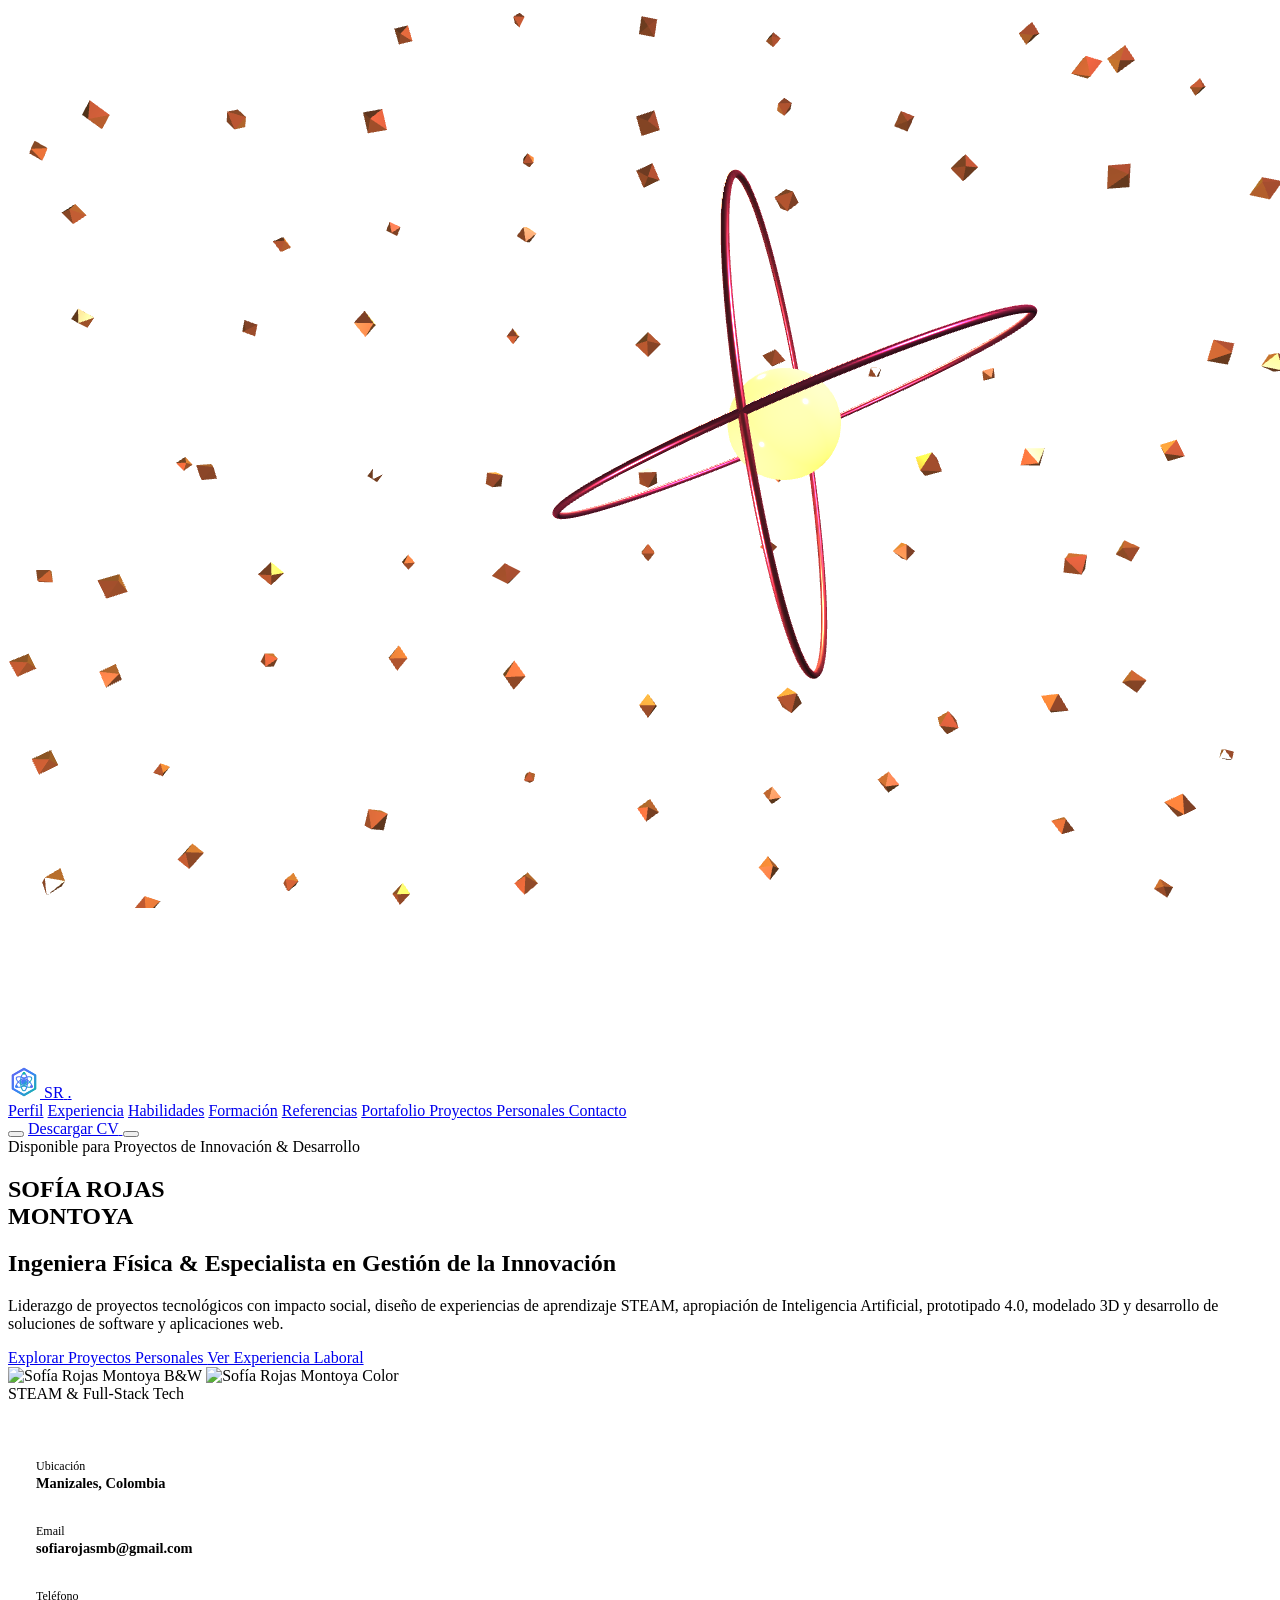
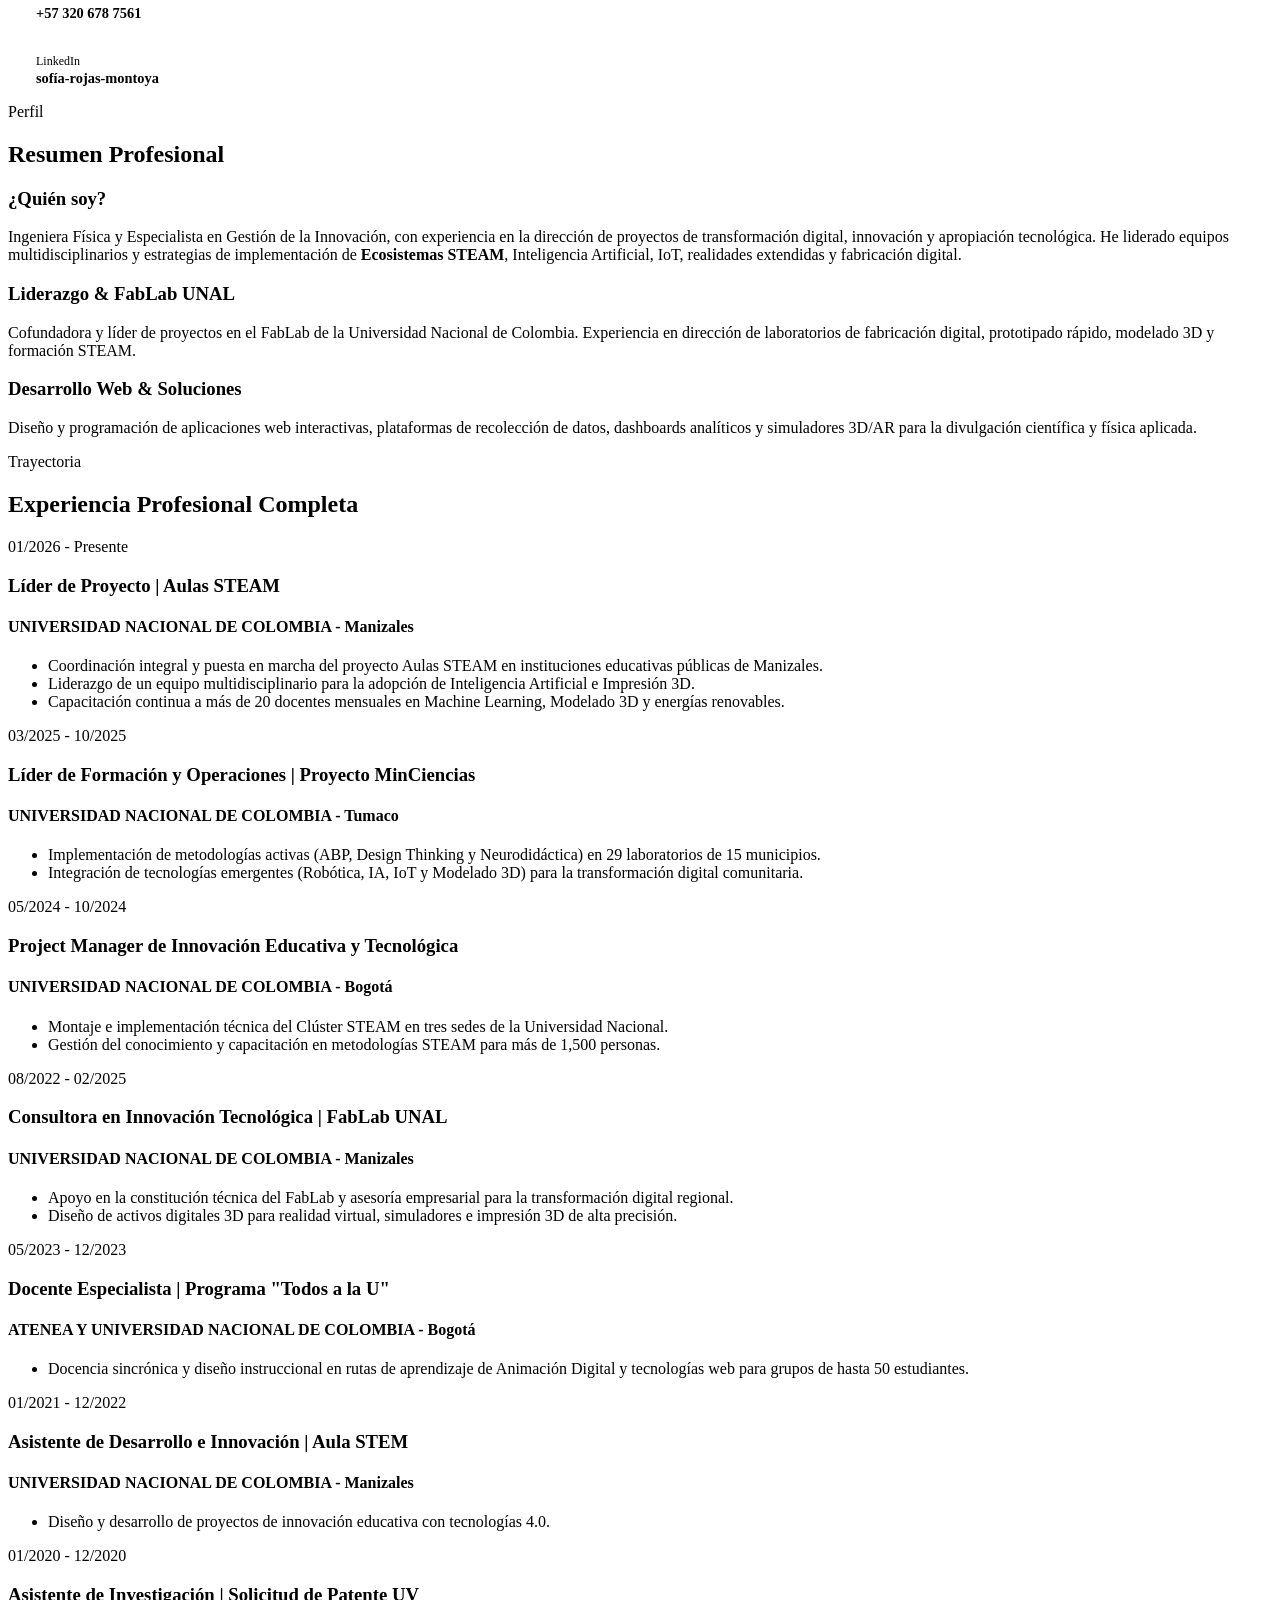
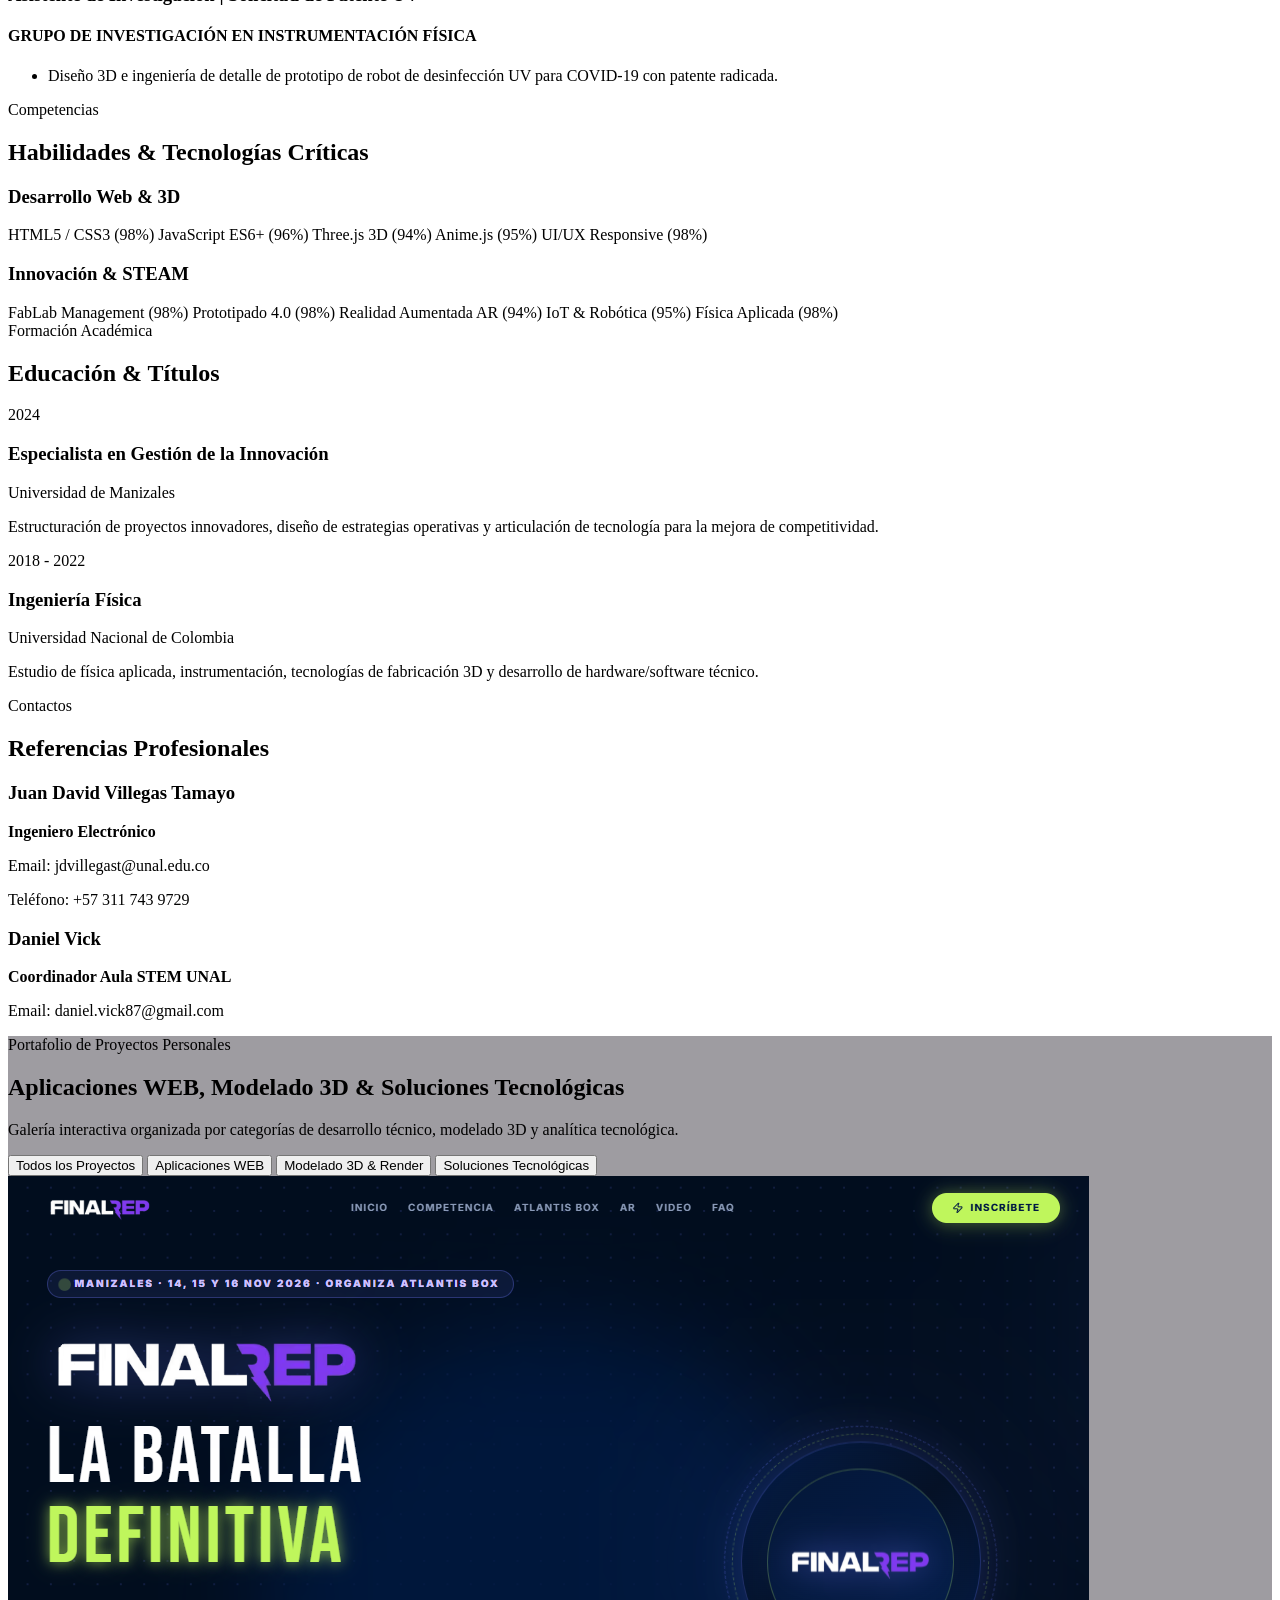
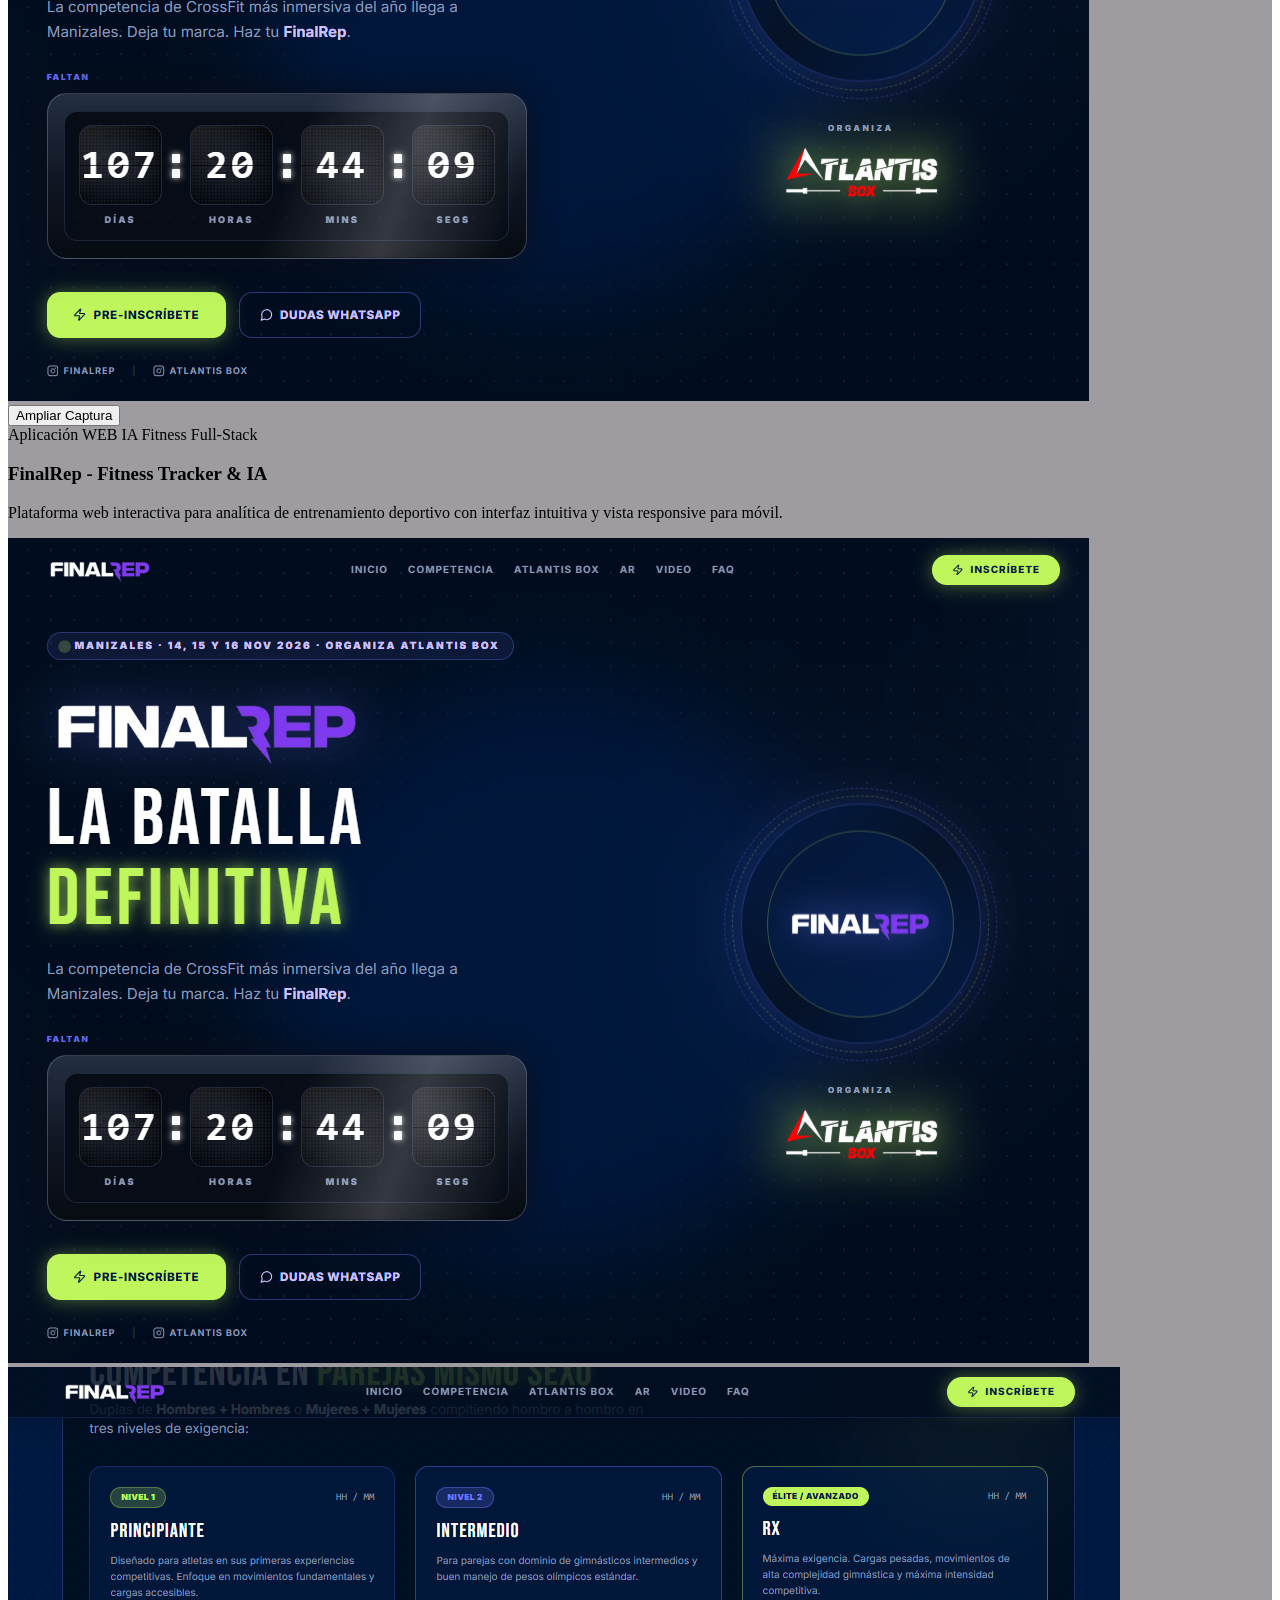
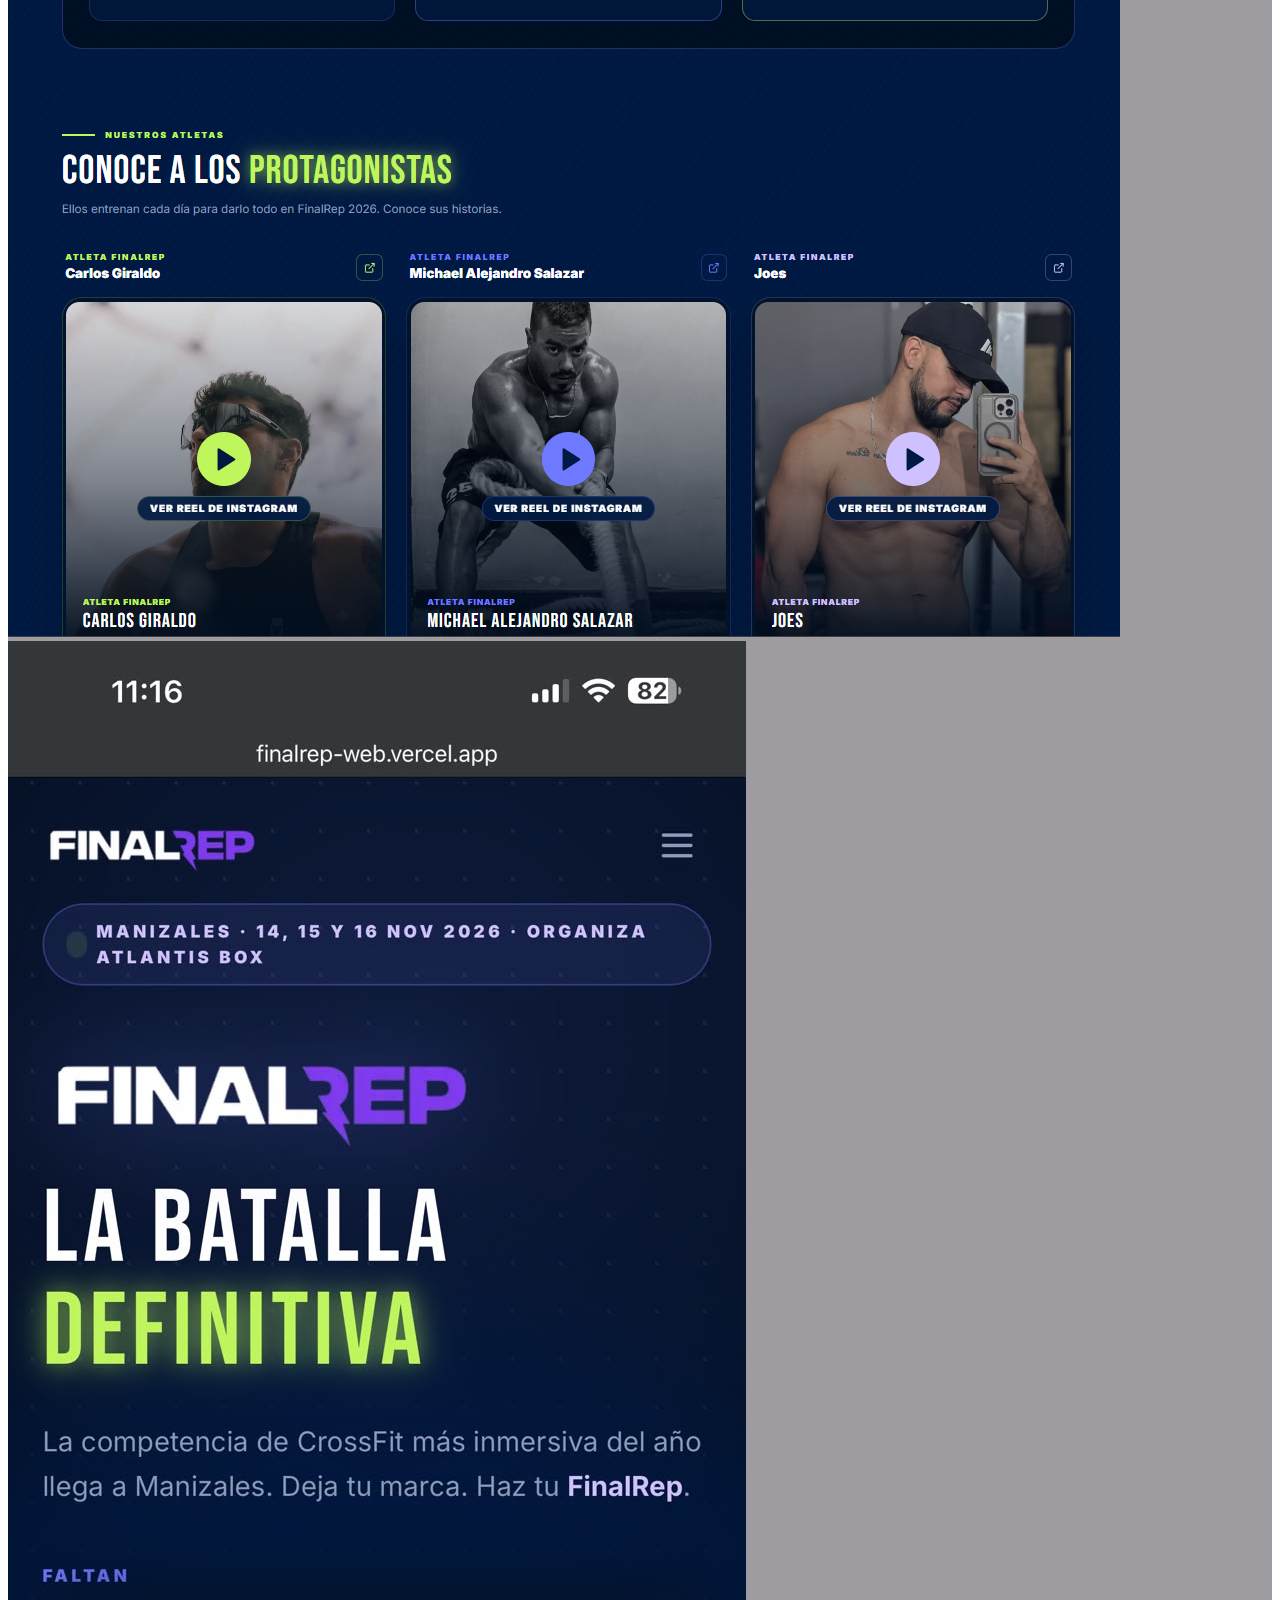
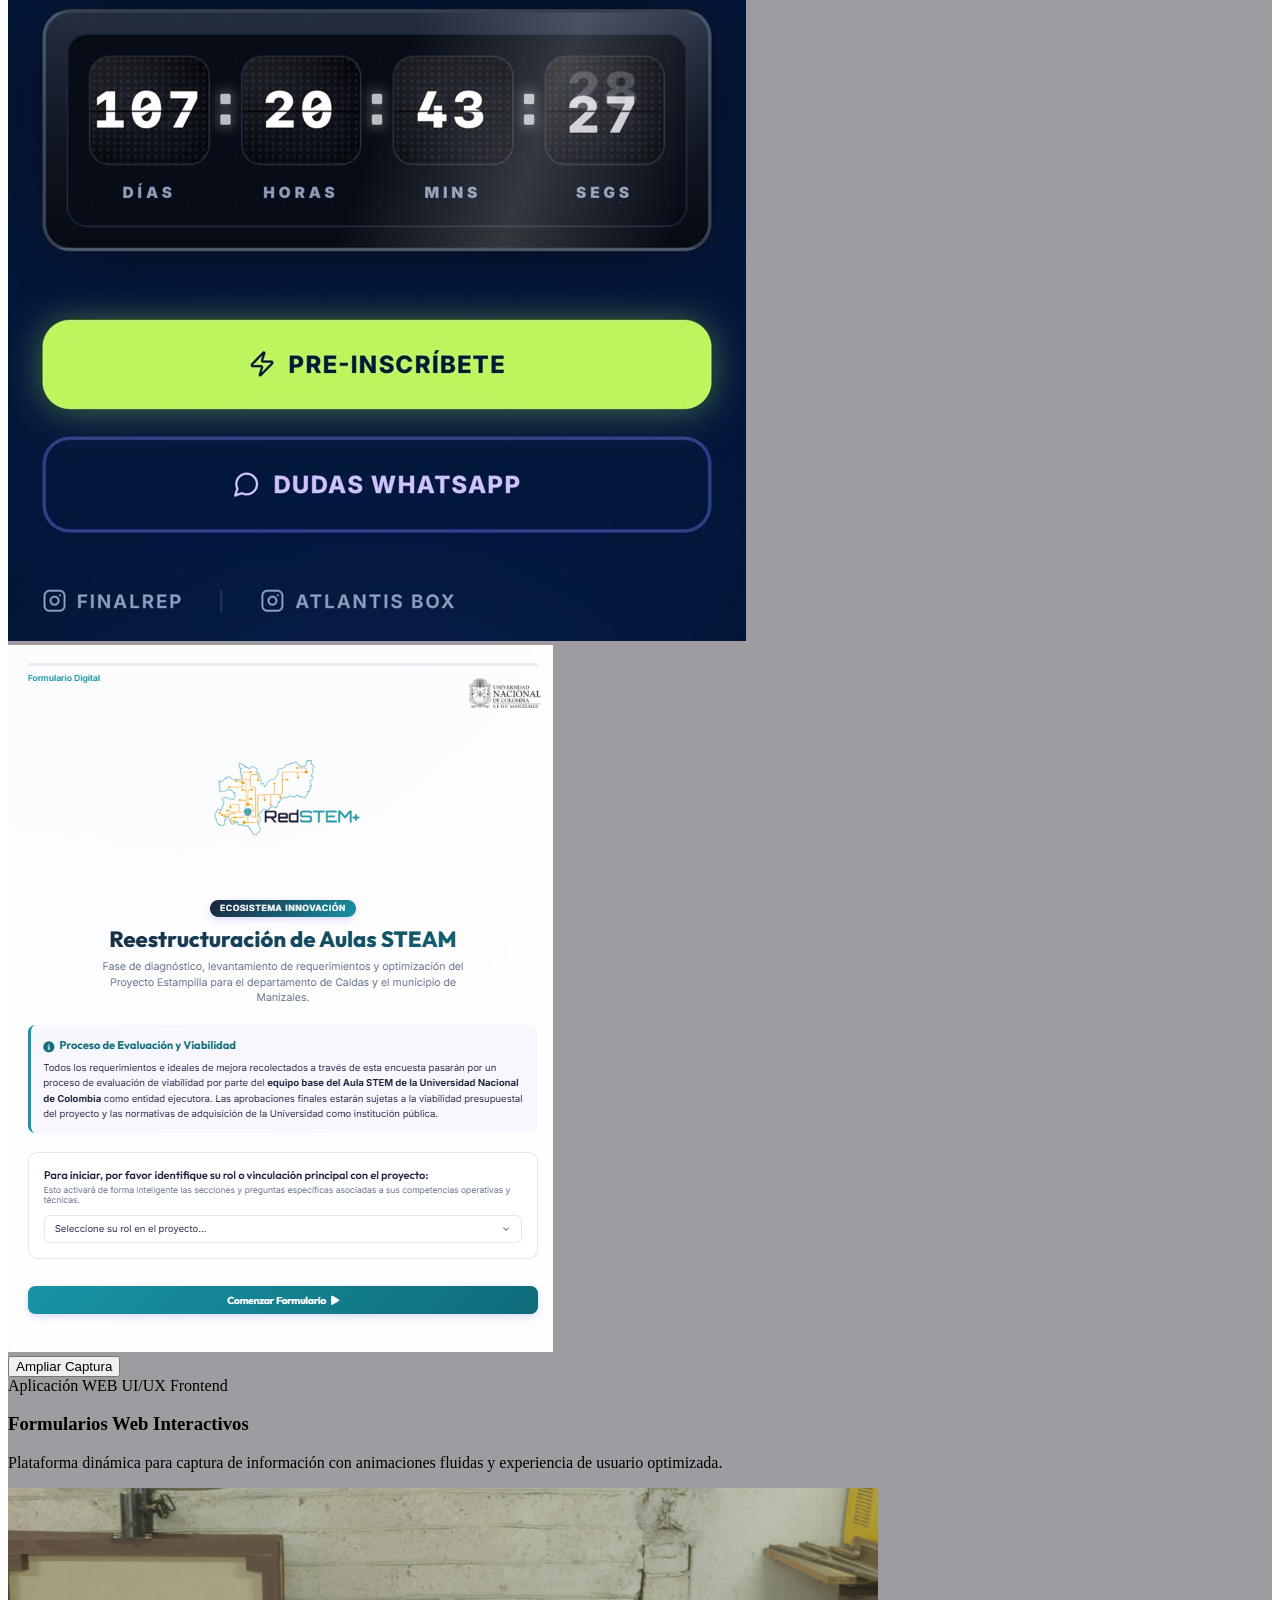
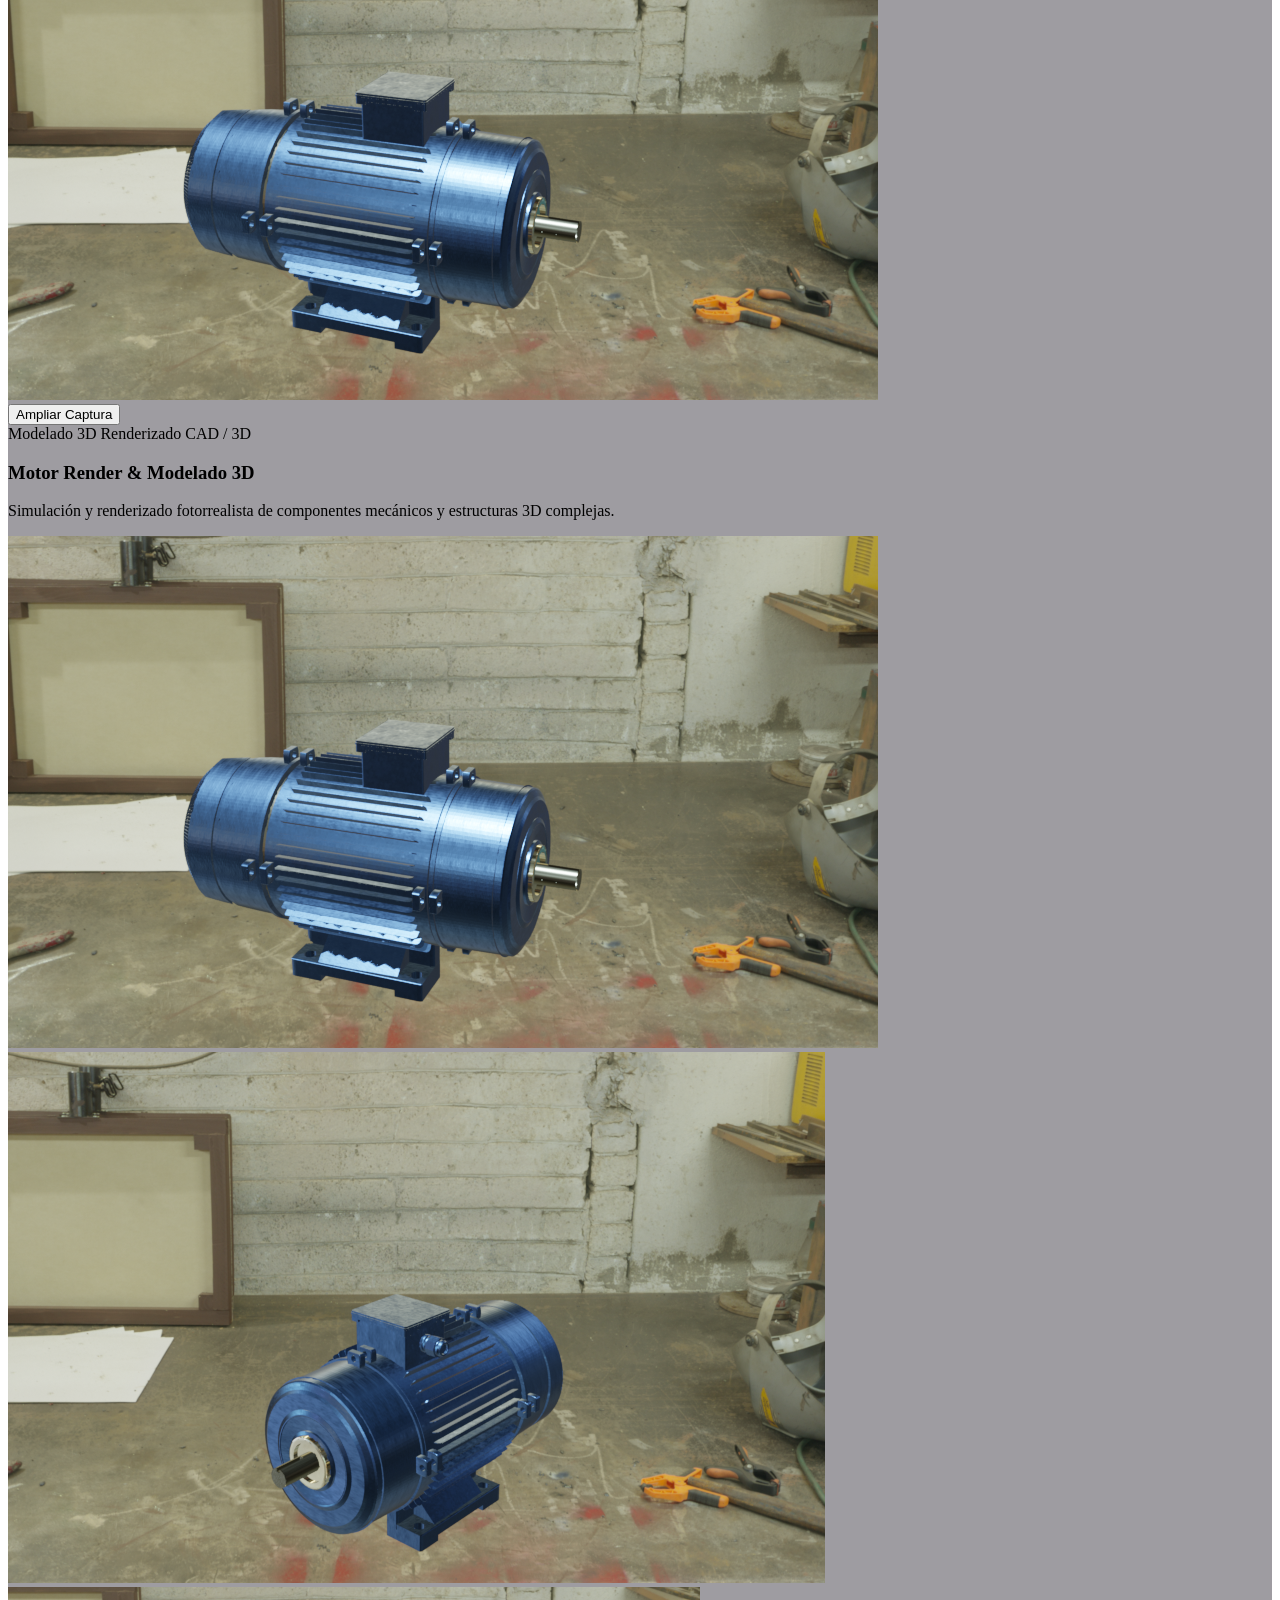
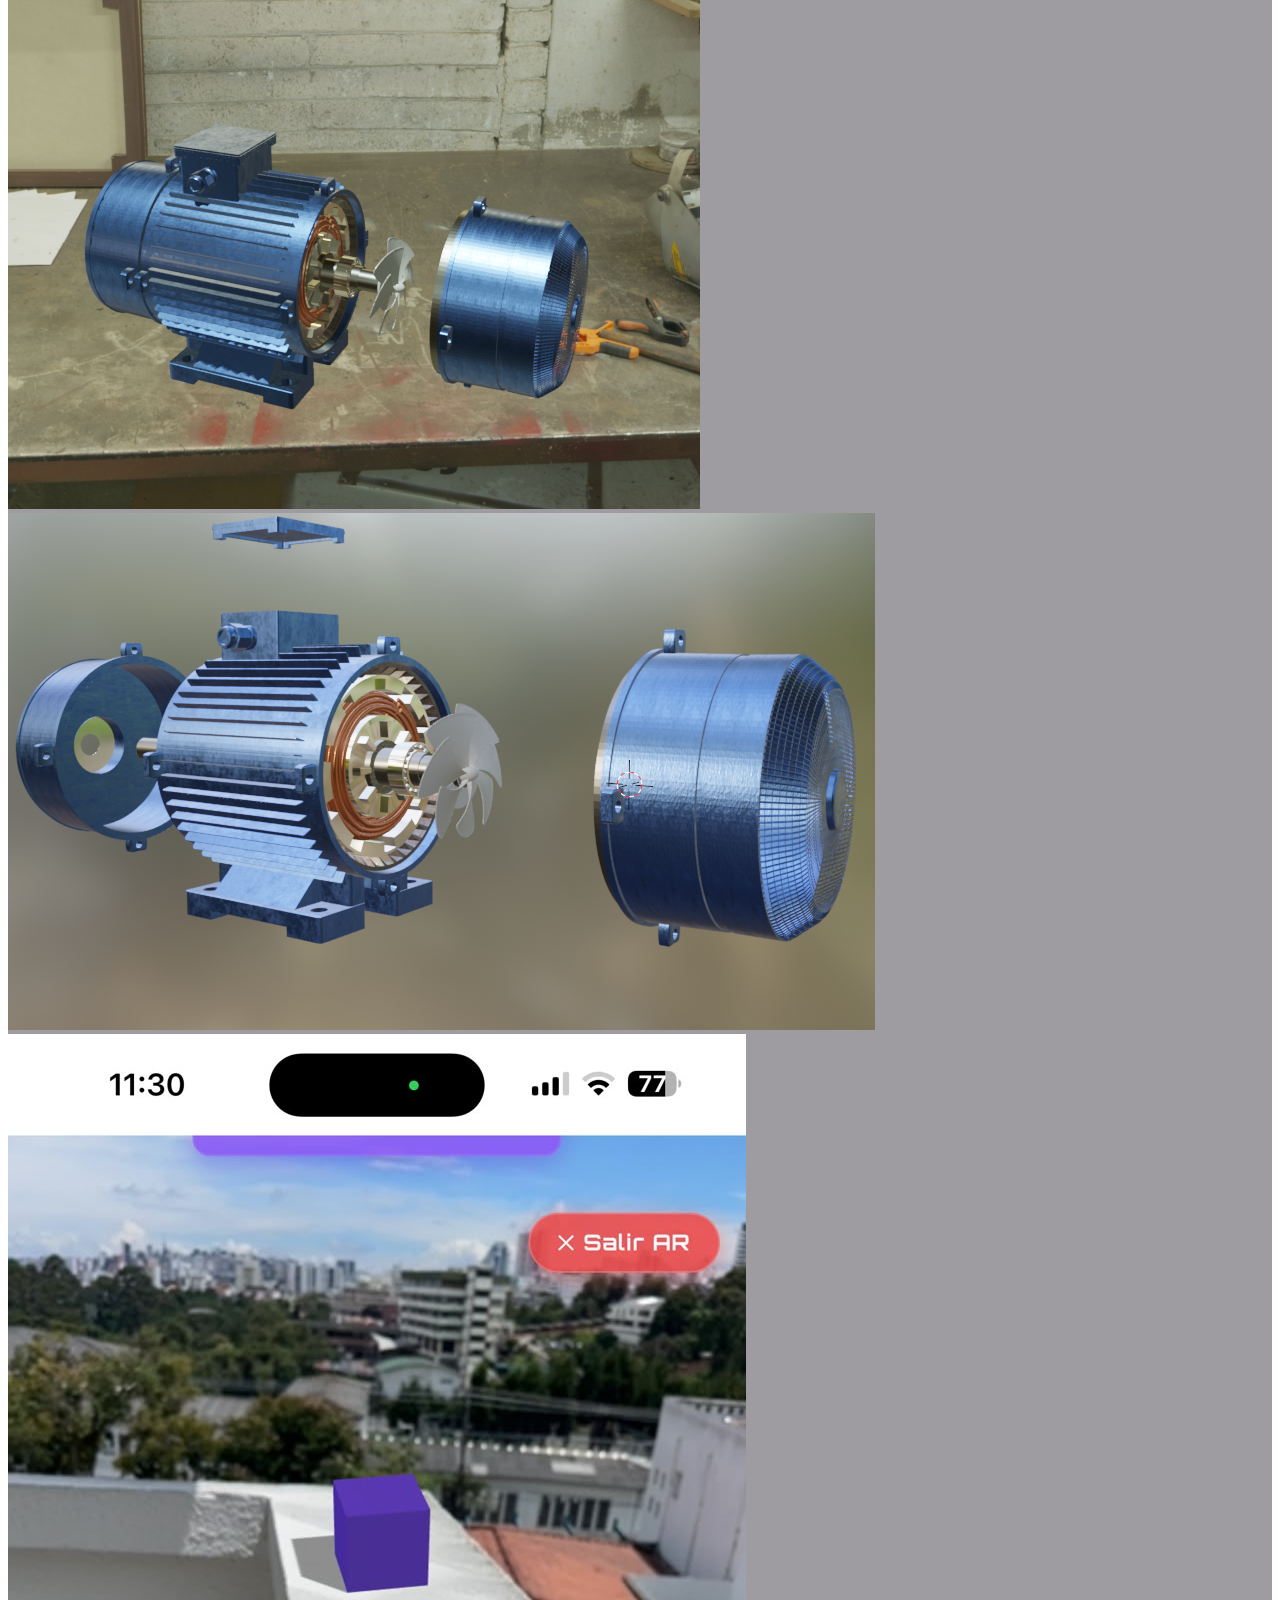
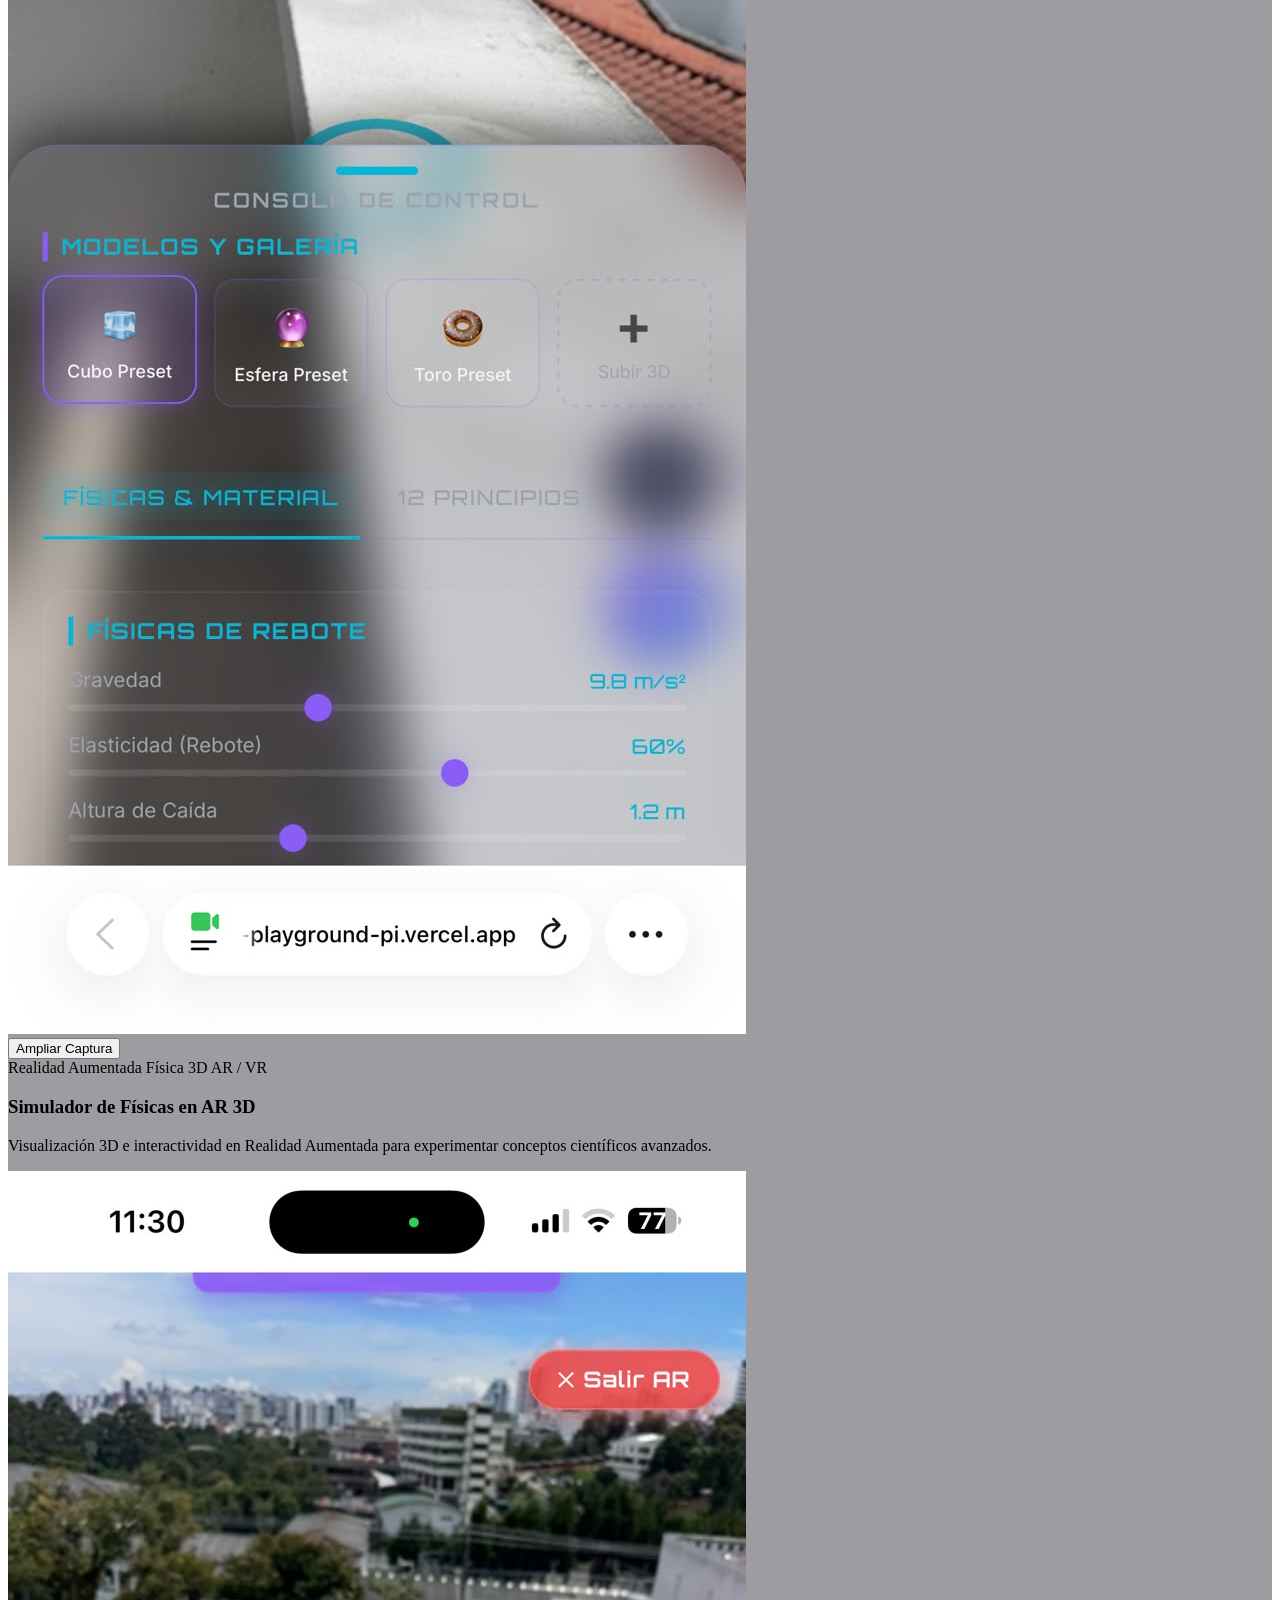
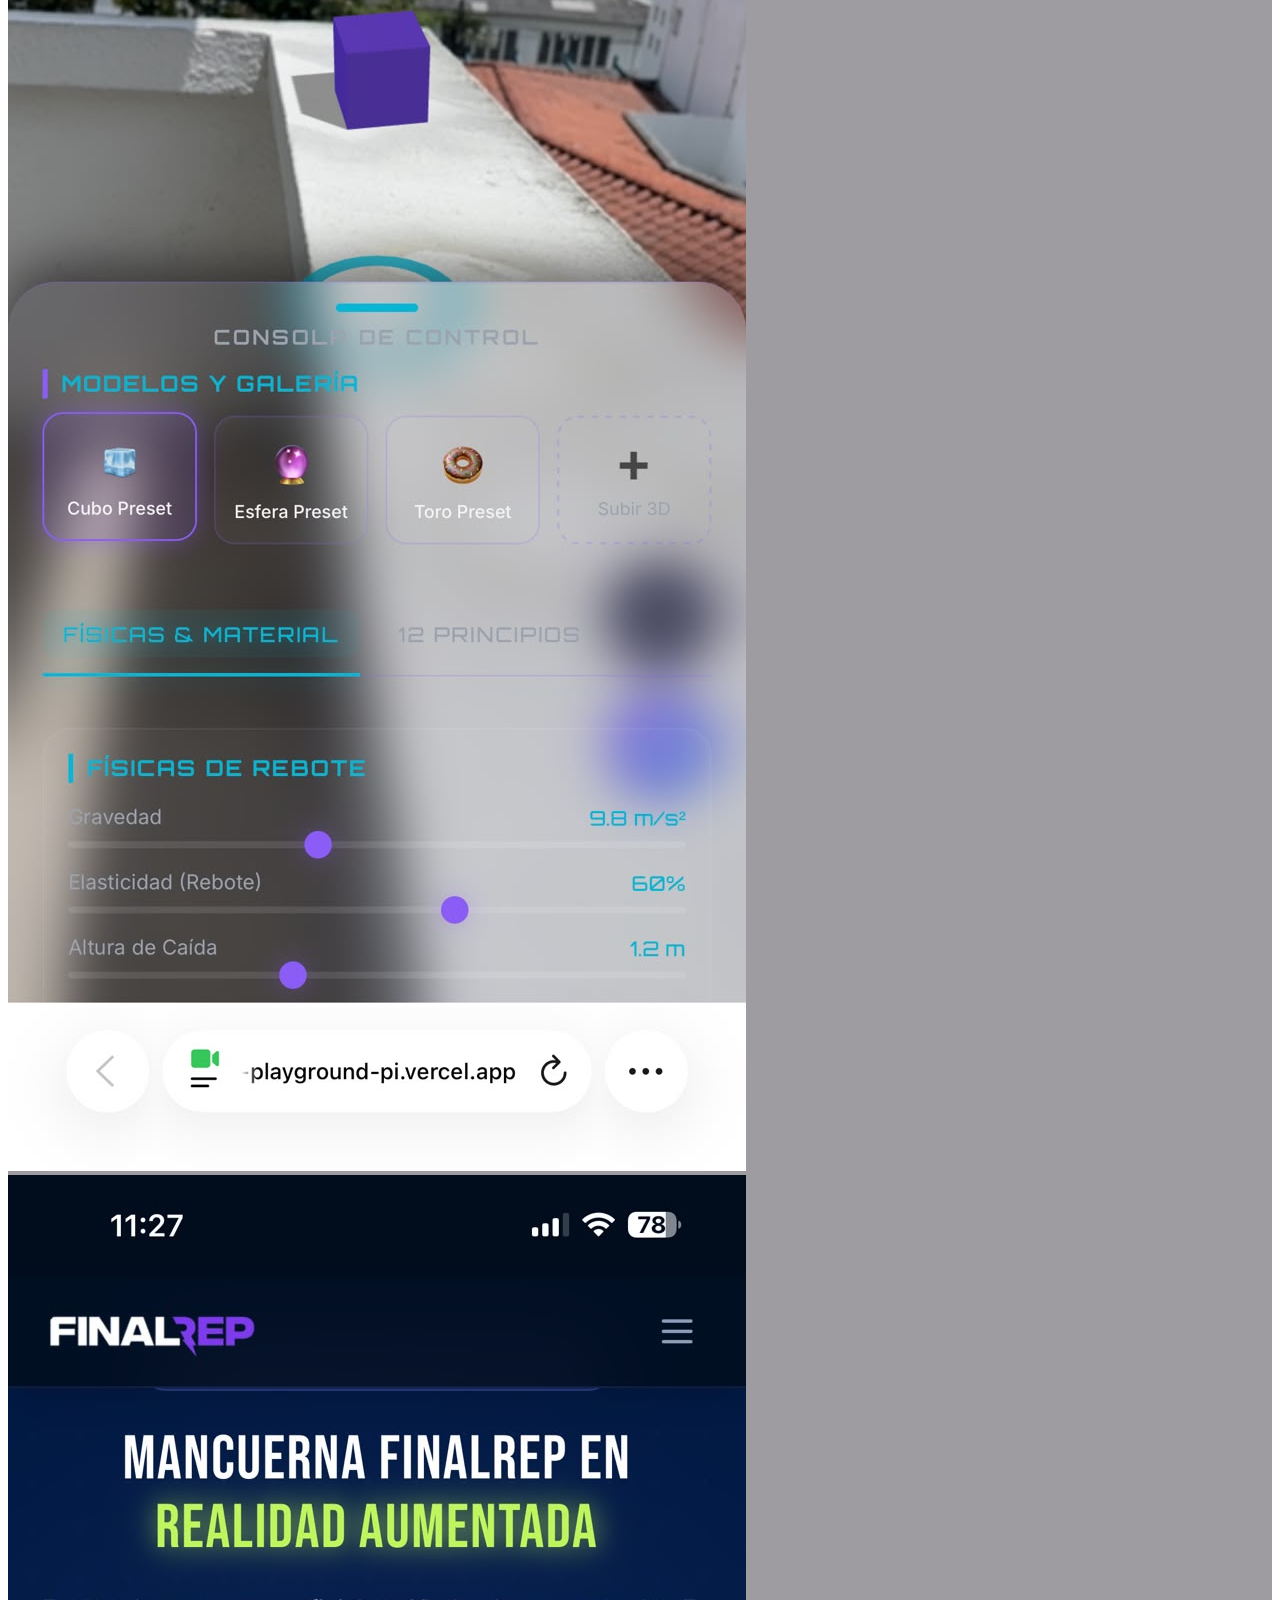
==== opcion2/index.html @ 39e55473 "Initial commit: Hoja de Vida Interactiva - Portafolio 3D, Aplicaciones WEB, Modelado 3D y Soluciones" ====
<!DOCTYPE html>
<html lang="es" data-theme="dark">
<head>
  <meta charset="UTF-8">
  <meta name="viewport" content="width=device-width, initial-scale=1.0">
  <title>Sofía Rojas Montoya - Portafolio de Innovación & Proyectos Tecnológicos</title>
  <meta name="description" content="Portafolio profesional interactivo de Sofía Rojas Montoya. Ingeniera Física, Especialista en Gestión de la Innovación, Creadora de Aplicaciones WEB, Modelado 3D y Soluciones Tecnológicas.">
  
  <!-- Favicon & Brand Icons -->
  <link rel="icon" type="image/svg+xml" href="../favicon.svg">
  <link rel="icon" type="image/png" sizes="32x32" href="../favicon-32x32.png">
  <link rel="icon" type="image/png" sizes="16x16" href="../favicon-16x16.png">
  <link rel="shortcut icon" href="../favicon.ico">
  <link rel="apple-touch-icon" sizes="180x180" href="apple-touch-icon.png">
  
  <!-- Google Fonts -->
  <link rel="preconnect" href="https://fonts.googleapis.com">
  <link rel="preconnect" href="https://fonts.gstatic.com" crossorigin>
  <link href="https://fonts.googleapis.com/css2?family=Inter:wght@300;400;500;600;700&family=Outfit:wght@400;500;600;700;800&display=swap" rel="stylesheet">
  
  <!-- Three.js (3D Graphics Library) -->
  <script src="../js/three.min.js"></script>

  <!-- Anime.js (Animation Engine) -->
  <script src="../js/anime.min.js"></script>

  <!-- Lucide Icons -->
  <script src="https://unpkg.com/lucide@latest"></script>
  
  <!-- Canvas Confetti -->
  <script src="https://cdn.jsdelivr.net/npm/canvas-confetti@1.6.0/dist/confetti.browser.min.js"></script>

  <!-- Unified Stylesheet (Paleta de Colores 1 + Design System) -->
  <link rel="stylesheet" href="style2.css?v=3">
</head>
<body>
  <!-- 3D Three.js Background Canvas -->
  <canvas id="three-bg-canvas-v2"></canvas>

  <!-- Semi-transparent Filter Overlay separating 3D background from text and content -->
  <div class="bg-overlay-filter"></div>

  <!-- 2D Particle Interaction Canvas -->
  <canvas id="interaction-canvas-v2"></canvas>

  <!-- Spotlight Glow -->
  <div class="cursor-glow-v2" id="cursor-glow-v2"></div>

  <!-- Header / Navigation Bar -->
  <header class="navbar">
    <div class="nav-container">
      <a href="#" class="nav-logo">
        <img src="../favicon.svg" alt="Logo Sofía Rojas" class="nav-logo-icon" width="32" height="32">
        <span class="logo-text">SR</span>
        <span class="logo-dot">.</span>
      </a>
      
      <nav class="nav-menu" id="nav-menu">
        <a href="#about" class="nav-link">Perfil</a>
        <a href="#experience" class="nav-link">Experiencia</a>
        <a href="#skills" class="nav-link">Habilidades</a>
        <a href="#education" class="nav-link">Formación</a>
        <a href="#references" class="nav-link">Referencias</a>
        <!-- Prominent Button in Header for Personal Projects Portfolio -->
        <a href="#proyectos-personales" class="nav-link nav-projects-btn">
          <i data-lucide="layout-grid"></i>
          Portafolio Proyectos Personales
        </a>
        <a href="#contact" class="nav-link">Contacto</a>
      </nav>

      <div class="nav-actions">
        <!-- Theme Toggle -->
        <button id="theme-toggle" class="btn-icon" aria-label="Cambiar tema de color">
          <i data-lucide="sun" class="icon-sun"></i>
          <i data-lucide="moon" class="icon-moon"></i>
        </button>
        <!-- Download CV -->
        <a href="../CV_SofiaRojasM_Final.pdf" download class="btn btn-primary btn-sm btn-download">
          <i data-lucide="download"></i>
          <span>Descargar CV</span>
        </a>
        <!-- Mobile Menu Toggle -->
        <button id="menu-toggle" class="btn-icon btn-menu-toggle" aria-label="Menú de navegación">
          <i data-lucide="menu" class="icon-menu"></i>
          <i data-lucide="x" class="icon-close"></i>
        </button>
      </div>
    </div>
  </header>

  <main>
    <!-- Hero Section -->
    <section id="hero" class="hero-section">
      <div class="container hero-container">
        <div class="hero-content">
          <div class="badge-status animate-fade-in">
            <span class="pulse-dot"></span>
            <span>Disponible para Proyectos de Innovación & Desarrollo</span>
          </div>
          
          <h1 class="hero-title animate-title">
            SOFÍA ROJAS<br><span class="highlight-text">MONTOYA</span>
          </h1>
          
          <h2 class="hero-subtitle animate-subtitle">
            <span class="typewriter-text" id="typewriter">Ingeniera Física & Especialista en Gestión de la Innovación</span>
          </h2>
          
          <p class="hero-description animate-fade-in-delayed">
            Liderazgo de proyectos tecnológicos con impacto social, diseño de experiencias de aprendizaje STEAM, apropiación de Inteligencia Artificial, prototipado 4.0, modelado 3D y desarrollo de soluciones de software y aplicaciones web.
          </p>

          <div class="hero-actions animate-fade-in-delayed">
            <a href="#proyectos-personales" class="btn btn-primary">
              <i data-lucide="layout-grid"></i>
              Explorar Proyectos Personales
            </a>
            <a href="#experience" class="btn btn-outline">Ver Experiencia Laboral</a>
          </div>
        </div>

        <!-- Hero Image Container (Interactive Hover Photo) -->
        <div class="hero-image-container animate-fade-in-delayed">
          <div class="hero-image-wrapper">
            <img src="../Foto2 HV.jpeg" alt="Sofía Rojas Montoya B&W" class="hero-img hero-img-bw">
            <img src="../Foto HV.jpeg" alt="Sofía Rojas Montoya Color" class="hero-img hero-img-color">
          </div>
          <div class="hero-img-badge">
            <i data-lucide="sparkles"></i>
            <span>STEAM & Full-Stack Tech</span>
          </div>
        </div>
      </div>

      <!-- Quick Contact Cards in Hero -->
      <div class="container" style="margin-top: 40px;">
        <div class="about-grid" style="grid-template-columns: repeat(auto-fit, minmax(220px, 1fr)); gap: 16px;">
          <div class="card" style="padding: 16px; display: flex; align-items: center; gap: 12px;">
            <i data-lucide="map-pin" style="color: var(--warm-coral);"></i>
            <div>
              <div style="font-size: 0.75rem; color: var(--text-muted);">Ubicación</div>
              <strong style="font-size: 0.9rem;">Manizales, Colombia</strong>
            </div>
          </div>
          <a href="mailto:sofiarojasmb@gmail.com" class="card" style="padding: 16px; display: flex; align-items: center; gap: 12px; text-decoration: none; color: inherit;">
            <i data-lucide="mail" style="color: var(--rose-magenta);"></i>
            <div>
              <div style="font-size: 0.75rem; color: var(--text-muted);">Email</div>
              <strong style="font-size: 0.9rem;">sofiarojasmb@gmail.com</strong>
            </div>
          </a>
          <a href="tel:+573206787561" class="card" style="padding: 16px; display: flex; align-items: center; gap: 12px; text-decoration: none; color: inherit;">
            <i data-lucide="phone" style="color: var(--warm-gold);"></i>
            <div>
              <div style="font-size: 0.75rem; color: var(--text-muted);">Teléfono</div>
              <strong style="font-size: 0.9rem;">+57 320 678 7561</strong>
            </div>
          </a>
          <a href="https://www.linkedin.com/in/sofía-rojas-montoya" target="_blank" class="card" style="padding: 16px; display: flex; align-items: center; gap: 12px; text-decoration: none; color: inherit;">
            <i data-lucide="linkedin" style="color: var(--peach-amber);"></i>
            <div>
              <div style="font-size: 0.75rem; color: var(--text-muted);">LinkedIn</div>
              <strong style="font-size: 0.9rem;">sofía-rojas-montoya</strong>
            </div>
          </a>
        </div>
      </div>
    </section>

    <!-- About / Summary Section -->
    <section id="about" class="section-padding">
      <div class="container">
        <div class="section-header text-center">
          <span class="section-pretitle">Perfil</span>
          <h2 class="section-title">Resumen Profesional</h2>
          <div class="section-divider"></div>
        </div>

        <div class="about-grid">
          <div class="card about-card highlight-border">
            <div class="about-icon">
              <i data-lucide="user-check"></i>
            </div>
            <h3>¿Quién soy?</h3>
            <p>
              Ingeniera Física y Especialista en Gestión de la Innovación, con experiencia en la dirección de proyectos de transformación digital, innovación y apropiación tecnológica. He liderado equipos multidisciplinarios y estrategias de implementación de <strong>Ecosistemas STEAM</strong>, Inteligencia Artificial, IoT, realidades extendidas y fabricación digital.
            </p>
          </div>

          <div class="card about-card">
            <div class="about-icon">
              <i data-lucide="cpu"></i>
            </div>
            <h3>Liderazgo & FabLab UNAL</h3>
            <p>
              Cofundadora y líder de proyectos en el FabLab de la Universidad Nacional de Colombia. Experiencia en dirección de laboratorios de fabricación digital, prototipado rápido, modelado 3D y formación STEAM.
            </p>
          </div>

          <div class="card about-card">
            <div class="about-icon">
              <i data-lucide="code"></i>
            </div>
            <h3>Desarrollo Web & Soluciones</h3>
            <p>
              Diseño y programación de aplicaciones web interactivas, plataformas de recolección de datos, dashboards analíticos y simuladores 3D/AR para la divulgación científica y física aplicada.
            </p>
          </div>
        </div>
      </div>
    </section>

    <!-- Experience Section (Full 7 Timeline Roles) -->
    <section id="experience" class="section-padding">
      <div class="container">
        <div class="section-header text-center">
          <span class="section-pretitle">Trayectoria</span>
          <h2 class="section-title">Experiencia Profesional Completa</h2>
          <div class="section-divider"></div>
        </div>

        <div class="timeline">
          <!-- Role 1 -->
          <div class="timeline-item">
            <div class="timeline-dot"></div>
            <div class="card timeline-card">
              <span class="timeline-date">01/2026 - Presente</span>
              <h3 class="timeline-title">Líder de Proyecto | Aulas STEAM</h3>
              <h4 class="timeline-subtitle">UNIVERSIDAD NACIONAL DE COLOMBIA - Manizales</h4>
              <ul>
                <li>Coordinación integral y puesta en marcha del proyecto Aulas STEAM en instituciones educativas públicas de Manizales.</li>
                <li>Liderazgo de un equipo multidisciplinario para la adopción de Inteligencia Artificial e Impresión 3D.</li>
                <li>Capacitación continua a más de 20 docentes mensuales en Machine Learning, Modelado 3D y energías renovables.</li>
              </ul>
            </div>
          </div>

          <!-- Role 2 -->
          <div class="timeline-item">
            <div class="timeline-dot"></div>
            <div class="card timeline-card">
              <span class="timeline-date">03/2025 - 10/2025</span>
              <h3 class="timeline-title">Líder de Formación y Operaciones | Proyecto MinCiencias</h3>
              <h4 class="timeline-subtitle">UNIVERSIDAD NACIONAL DE COLOMBIA - Tumaco</h4>
              <ul>
                <li>Implementación de metodologías activas (ABP, Design Thinking y Neurodidáctica) en 29 laboratorios de 15 municipios.</li>
                <li>Integración de tecnologías emergentes (Robótica, IA, IoT y Modelado 3D) para la transformación digital comunitaria.</li>
              </ul>
            </div>
          </div>

          <!-- Role 3 -->
          <div class="timeline-item">
            <div class="timeline-dot"></div>
            <div class="card timeline-card">
              <span class="timeline-date">05/2024 - 10/2024</span>
              <h3 class="timeline-title">Project Manager de Innovación Educativa y Tecnológica</h3>
              <h4 class="timeline-subtitle">UNIVERSIDAD NACIONAL DE COLOMBIA - Bogotá</h4>
              <ul>
                <li>Montaje e implementación técnica del Clúster STEAM en tres sedes de la Universidad Nacional.</li>
                <li>Gestión del conocimiento y capacitación en metodologías STEAM para más de 1,500 personas.</li>
              </ul>
            </div>
          </div>

          <!-- Role 4 -->
          <div class="timeline-item">
            <div class="timeline-dot"></div>
            <div class="card timeline-card">
              <span class="timeline-date">08/2022 - 02/2025</span>
              <h3 class="timeline-title">Consultora en Innovación Tecnológica | FabLab UNAL</h3>
              <h4 class="timeline-subtitle">UNIVERSIDAD NACIONAL DE COLOMBIA - Manizales</h4>
              <ul>
                <li>Apoyo en la constitución técnica del FabLab y asesoría empresarial para la transformación digital regional.</li>
                <li>Diseño de activos digitales 3D para realidad virtual, simuladores e impresión 3D de alta precisión.</li>
              </ul>
            </div>
          </div>

          <!-- Role 5 -->
          <div class="timeline-item">
            <div class="timeline-dot"></div>
            <div class="card timeline-card">
              <span class="timeline-date">05/2023 - 12/2023</span>
              <h3 class="timeline-title">Docente Especialista | Programa "Todos a la U"</h3>
              <h4 class="timeline-subtitle">ATENEA Y UNIVERSIDAD NACIONAL DE COLOMBIA - Bogotá</h4>
              <ul>
                <li>Docencia sincrónica y diseño instruccional en rutas de aprendizaje de Animación Digital y tecnologías web para grupos de hasta 50 estudiantes.</li>
              </ul>
            </div>
          </div>

          <!-- Role 6 -->
          <div class="timeline-item">
            <div class="timeline-dot"></div>
            <div class="card timeline-card">
              <span class="timeline-date">01/2021 - 12/2022</span>
              <h3 class="timeline-title">Asistente de Desarrollo e Innovación | Aula STEM</h3>
              <h4 class="timeline-subtitle">UNIVERSIDAD NACIONAL DE COLOMBIA - Manizales</h4>
              <ul>
                <li>Diseño y desarrollo de proyectos de innovación educativa con tecnologías 4.0.</li>
              </ul>
            </div>
          </div>

          <!-- Role 7 -->
          <div class="timeline-item">
            <div class="timeline-dot"></div>
            <div class="card timeline-card">
              <span class="timeline-date">01/2020 - 12/2020</span>
              <h3 class="timeline-title">Asistente de Investigación | Solicitud de Patente UV</h3>
              <h4 class="timeline-subtitle">GRUPO DE INVESTIGACIÓN EN INSTRUMENTACIÓN FÍSICA</h4>
              <ul>
                <li>Diseño 3D e ingeniería de detalle de prototipo de robot de desinfección UV para COVID-19 con patente radicada.</li>
              </ul>
            </div>
          </div>
        </div>
      </div>
    </section>

    <!-- Skills Section -->
    <section id="skills" class="section-padding">
      <div class="container">
        <div class="section-header text-center">
          <span class="section-pretitle">Competencias</span>
          <h2 class="section-title">Habilidades & Tecnologías Críticas</h2>
          <div class="section-divider"></div>
        </div>

        <div class="skills-wrapper">
          <div class="skill-category card">
            <h3><i data-lucide="code-2"></i> Desarrollo Web & 3D</h3>
            <div class="skill-tags">
              <span class="skill-chip">HTML5 / CSS3 (98%)</span>
              <span class="skill-chip">JavaScript ES6+ (96%)</span>
              <span class="skill-chip">Three.js 3D (94%)</span>
              <span class="skill-chip">Anime.js (95%)</span>
              <span class="skill-chip">UI/UX Responsive (98%)</span>
            </div>
          </div>

          <div class="skill-category card">
            <h3><i data-lucide="layers"></i> Innovación & STEAM</h3>
            <div class="skill-tags">
              <span class="skill-chip">FabLab Management (98%)</span>
              <span class="skill-chip">Prototipado 4.0 (98%)</span>
              <span class="skill-chip">Realidad Aumentada AR (94%)</span>
              <span class="skill-chip">IoT & Robótica (95%)</span>
              <span class="skill-chip">Física Aplicada (98%)</span>
            </div>
          </div>
        </div>
      </div>
    </section>

    <!-- Education Section -->
    <section id="education" class="section-padding">
      <div class="container">
        <div class="section-header text-center">
          <span class="section-pretitle">Formación Académica</span>
          <h2 class="section-title">Educación & Títulos</h2>
          <div class="section-divider"></div>
        </div>

        <div class="education-grid">
          <div class="card education-card">
            <div class="edu-icon"><i data-lucide="award"></i></div>
            <span class="timeline-date">2024</span>
            <h3>Especialista en Gestión de la Innovación</h3>
            <p class="edu-school">Universidad de Manizales</p>
            <p class="edu-desc">Estructuración de proyectos innovadores, diseño de estrategias operativas y articulación de tecnología para la mejora de competitividad.</p>
          </div>

          <div class="card education-card">
            <div class="edu-icon"><i data-lucide="graduation-cap"></i></div>
            <span class="timeline-date">2018 - 2022</span>
            <h3>Ingeniería Física</h3>
            <p class="edu-school">Universidad Nacional de Colombia</p>
            <p class="edu-desc">Estudio de física aplicada, instrumentación, tecnologías de fabricación 3D y desarrollo de hardware/software técnico.</p>
          </div>
        </div>
      </div>
    </section>

    <!-- References Section -->
    <section id="references" class="section-padding">
      <div class="container">
        <div class="section-header text-center">
          <span class="section-pretitle">Contactos</span>
          <h2 class="section-title">Referencias Profesionales</h2>
          <div class="section-divider"></div>
        </div>

        <div class="about-grid">
          <div class="card">
            <h3>Juan David Villegas Tamayo</h3>
            <p style="color: var(--warm-coral); font-weight: 600;">Ingeniero Electrónico</p>
            <p style="margin-top: 8px; color: var(--text-secondary);">Email: jdvillegast@unal.edu.co</p>
            <p style="color: var(--text-secondary);">Teléfono: +57 311 743 9729</p>
          </div>
          <div class="card">
            <h3>Daniel Vick</h3>
            <p style="color: var(--warm-coral); font-weight: 600;">Coordinador Aula STEM UNAL</p>
            <p style="margin-top: 8px; color: var(--text-secondary);">Email: daniel.vick87@gmail.com</p>
          </div>
        </div>
      </div>
    </section>

    <!-- Personal Projects Section at the End of Page (Aplicaciones WEB, Modelado 3D, Soluciones Tecnológicas) -->
    <section id="proyectos-personales" class="section-padding" style="background: rgba(13, 8, 20, 0.4);">
      <div class="container">
        <div class="section-header text-center">
          <span class="section-pretitle">Portafolio de Proyectos Personales</span>
          <h2 class="section-title">Aplicaciones WEB, Modelado 3D & Soluciones Tecnológicas</h2>
          <div class="section-divider"></div>
          <p class="section-description">
            Galería interactiva organizada por categorías de desarrollo técnico, modelado 3D y analítica tecnológica.
          </p>
        </div>

        <!-- Filter Controls matching reference template layout -->
        <div class="portfolio-filters">
          <button class="filter-btn active" data-filter="all">Todos los Proyectos</button>
          <button class="filter-btn" data-filter="web">Aplicaciones WEB</button>
          <button class="filter-btn" data-filter="3d">Modelado 3D & Render</button>
          <button class="filter-btn" data-filter="tech">Soluciones Tecnológicas</button>
        </div>

        <!-- Projects Grid -->
        <div class="projects-grid">
          
          <!-- Category 1: Aplicaciones WEB - FinalRep -->
          <div class="card project-card" data-category="web">
            <div class="project-img-wrapper">
              <img src="../Aplicaciones WEB/FinalRep_1.png" alt="FinalRep Web App" class="project-img">
              <div class="project-overlay">
                <button class="btn btn-sm btn-light btn-preview" data-title="FinalRep - Fitness Tracker & IA Web/Mobile App" data-img="../Aplicaciones WEB/FinalRep_1.png" data-desc="Plataforma web y móvil desarrollada para el seguimiento inteligente de ejercicios físicos, dashboards analíticos y estimación de repeticiones con algoritmos de IA.">
                  <i data-lucide="eye"></i> Ampliar Captura
                </button>
              </div>
            </div>
            <div class="project-info">
              <div class="project-tags">
                <span class="tag">Aplicación WEB</span>
                <span class="tag">IA Fitness</span>
                <span class="tag">Full-Stack</span>
              </div>
              <h3 class="project-title">FinalRep - Fitness Tracker & IA</h3>
              <p class="project-summary">
                Plataforma web interactiva para analítica de entrenamiento deportivo con interfaz intuitiva y vista responsive para móvil.
              </p>
              <div class="project-thumbs">
                <img src="../Aplicaciones WEB/FinalRep_1.png" alt="Thumb 1" class="thumb-mini active" onclick="changeProjectImg(this, '../Aplicaciones WEB/FinalRep_1.png')">
                <img src="../Aplicaciones WEB/FinalRep_2.png" alt="Thumb 2" class="thumb-mini" onclick="changeProjectImg(this, '../Aplicaciones WEB/FinalRep_2.png')">
                <img src="../Aplicaciones WEB/FinalRep Celular.jpeg" alt="Thumb 3" class="thumb-mini" onclick="changeProjectImg(this, '../Aplicaciones WEB/FinalRep Celular.jpeg')">
              </div>
            </div>
          </div>

          <!-- Category 1: Aplicaciones WEB - Formulario Interactivo -->
          <div class="card project-card" data-category="web">
            <div class="project-img-wrapper">
              <img src="../Aplicaciones WEB/Formulario interactivo.png" alt="Formulario Interactivo" class="project-img">
              <div class="project-overlay">
                <button class="btn btn-sm btn-light btn-preview" data-title="Sistema de Formularios Web Interactivos" data-img="../Aplicaciones WEB/Formulario interactivo.png" data-desc="Aplicación web para captura dinámica de datos con validaciones avanzadas, feedback visual en tiempo real y diseño responsive.">
                  <i data-lucide="eye"></i> Ampliar Captura
                </button>
              </div>
            </div>
            <div class="project-info">
              <div class="project-tags">
                <span class="tag">Aplicación WEB</span>
                <span class="tag">UI/UX</span>
                <span class="tag">Frontend</span>
              </div>
              <h3 class="project-title">Formularios Web Interactivos</h3>
              <p class="project-summary">
                Plataforma dinámica para captura de información con animaciones fluidas y experiencia de usuario optimizada.
              </p>
            </div>
          </div>

          <!-- Category 2: Modelado 3D & Motor Render -->
          <div class="card project-card" data-category="3d">
            <div class="project-img-wrapper">
              <img src="../Aplicaciones WEB/Motor Render.png" alt="Motor Render 3D" class="project-img">
              <div class="project-overlay">
                <button class="btn btn-sm btn-light btn-preview" data-title="Motor Render & Modelado 3D de Alta Precisión" data-img="../Aplicaciones WEB/Motor Render.png" data-desc="Modelado 3D detallado e ingeniería de motores y mecanismos técnicos para simulación de alta precisión y renderizado fotorrealista.">
                  <i data-lucide="eye"></i> Ampliar Captura
                </button>
              </div>
            </div>
            <div class="project-info">
              <div class="project-tags">
                <span class="tag">Modelado 3D</span>
                <span class="tag">Renderizado</span>
                <span class="tag">CAD / 3D</span>
              </div>
              <h3 class="project-title">Motor Render & Modelado 3D</h3>
              <p class="project-summary">
                Simulación y renderizado fotorrealista de componentes mecánicos y estructuras 3D complejas.
              </p>
              <div class="project-thumbs">
                <img src="../Aplicaciones WEB/Motor Render.png" alt="Motor 1" class="thumb-mini active" onclick="changeProjectImg(this, '../Aplicaciones WEB/Motor Render.png')">
                <img src="../Aplicaciones WEB/Motor Render_2.png" alt="Motor 2" class="thumb-mini" onclick="changeProjectImg(this, '../Aplicaciones WEB/Motor Render_2.png')">
                <img src="../Aplicaciones WEB/Motor Render_3.png" alt="Motor 3" class="thumb-mini" onclick="changeProjectImg(this, '../Aplicaciones WEB/Motor Render_3.png')">
                <img src="../Aplicaciones WEB/Motor 3D.png" alt="Motor 4" class="thumb-mini" onclick="changeProjectImg(this, '../Aplicaciones WEB/Motor 3D.png')">
              </div>
            </div>
          </div>

          <!-- Category 2: Modelado 3D & Realidad Aumentada -->
          <div class="card project-card" data-category="3d">
            <div class="project-img-wrapper">
              <img src="../Aplicaciones WEB/Fisicas AR.jpeg" alt="Físicas en Realidad Aumentada" class="project-img">
              <div class="project-overlay">
                <button class="btn btn-sm btn-light btn-preview" data-title="Experiencias en Realidad Aumentada (AR)" data-img="../Aplicaciones WEB/Fisicas AR.jpeg" data-desc="Aplicación en Realidad Aumentada para la simulación interactiva de físicas, vectores de fuerza y biotecnología.">
                  <i data-lucide="eye"></i> Ampliar Captura
                </button>
              </div>
            </div>
            <div class="project-info">
              <div class="project-tags">
                <span class="tag">Realidad Aumentada</span>
                <span class="tag">Física 3D</span>
                <span class="tag">AR / VR</span>
              </div>
              <h3 class="project-title">Simulador de Físicas en AR 3D</h3>
              <p class="project-summary">
                Visualización 3D e interactividad en Realidad Aumentada para experimentar conceptos científicos avanzados.
              </p>
              <div class="project-thumbs">
                <img src="../Aplicaciones WEB/Fisicas AR.jpeg" alt="AR 1" class="thumb-mini active" onclick="changeProjectImg(this, '../Aplicaciones WEB/Fisicas AR.jpeg')">
                <img src="../Aplicaciones WEB/Mancuerna AR.jpeg" alt="AR 2" class="thumb-mini" onclick="changeProjectImg(this, '../Aplicaciones WEB/Mancuerna AR.jpeg')">
                <img src="../Aplicaciones WEB/Mancuerna AR_2.jpeg" alt="AR 3" class="thumb-mini" onclick="changeProjectImg(this, '../Aplicaciones WEB/Mancuerna AR_2.jpeg')">
              </div>
            </div>
          </div>

          <!-- Category 3: Soluciones Tecnológicas - Dashboard Analítico -->
          <div class="card project-card" data-category="tech">
            <div class="project-img-wrapper">
              <img src="../Aplicaciones WEB/Dashboard Aulas.png" alt="Dashboard Aulas" class="project-img">
              <div class="project-overlay">
                <button class="btn btn-sm btn-light btn-preview" data-title="Dashboard de Gestión & Diagnóstico Tecnológico" data-img="../Aplicaciones WEB/Dashboard Aulas.png" data-desc="Plataforma de inteligencia de datos para monitoreo de laboratorios STEAM, gestión de métricas y analítica de innovación.">
                  <i data-lucide="eye"></i> Ampliar Captura
                </button>
              </div>
            </div>
            <div class="project-info">
              <div class="project-tags">
                <span class="tag">Solución Tecnológica</span>
                <span class="tag">Dashboards</span>
                <span class="tag">Analítica</span>
              </div>
              <h3 class="project-title">Dashboard Analítico de Innovación</h3>
              <p class="project-summary">
                Sistema de visualización de datos y panel de control operativo para proyectos de infraestructura STEAM.
              </p>
              <div class="project-thumbs">
                <img src="../Aplicaciones WEB/Dashboard Aulas.png" alt="Dash 1" class="thumb-mini active" onclick="changeProjectImg(this, '../Aplicaciones WEB/Dashboard Aulas.png')">
                <img src="../Aplicaciones WEB/Dashbboard Diagnostico.png" alt="Dash 2" class="thumb-mini" onclick="changeProjectImg(this, '../Aplicaciones WEB/Dashbboard Diagnostico.png')">
              </div>
            </div>
          </div>

          <!-- Category 3: Soluciones Tecnológicas - FabLab UNAL & IoT -->
          <div class="card project-card" data-category="tech">
            <div class="project-img-wrapper">
              <img src="../Evidencia3.jpg" alt="FabLab UNAL IoT" class="project-img">
              <div class="project-overlay">
                <button class="btn btn-sm btn-light btn-preview" data-title="Prototipado IoT & Fabricación Digital FabLab UNAL" data-img="../Evidencia3.jpg" data-desc="Prototipado electrónico 4.0, integración de sensores IoT, desarrollo de componentes mecánicos e impresión 3D de alta velocidad.">
                  <i data-lucide="eye"></i> Ampliar Captura
                </button>
              </div>
            </div>
            <div class="project-info">
              <div class="project-tags">
                <span class="tag">Prototipado 4.0</span>
                <span class="tag">IoT & Hardware</span>
                <span class="tag">FabLab UNAL</span>
              </div>
              <h3 class="project-title">FabLab UNAL & Prototipado 4.0</h3>
              <p class="project-summary">
                Desarrollo de prototipos físicos e integración de hardware/software para soluciones tecnológicas regionales.
              </p>
              <div class="project-thumbs">
                <img src="../Evidencia3.jpg" alt="FabLab 1" class="thumb-mini active" onclick="changeProjectImg(this, '../Evidencia3.jpg')">
                <img src="../Evidencia4.jpg" alt="FabLab 2" class="thumb-mini" onclick="changeProjectImg(this, '../Evidencia4.jpg')">
              </div>
            </div>
          </div>

        </div>
      </div>
    </section>

    <!-- Contact Section -->
    <section id="contact" class="section-padding">
      <div class="container">
        <div class="section-header text-center">
          <span class="section-pretitle">Conectemos</span>
          <h2 class="section-title">Contacto Directo & Redes</h2>
          <div class="section-divider"></div>
        </div>

        <div class="contact-grid">
          <!-- WhatsApp Contact Card -->
          <div class="card contact-card highlight-card">
            <div class="contact-icon wa-icon">
              <i data-lucide="message-circle"></i>
            </div>
            <h3>WhatsApp Directo</h3>
            <p>Respuesta rápida para consultas sobre proyectos web, desarrollo de software, modelado 3D o consultoría en innovación.</p>
            <a href="https://wa.me/573206787561?text=Hola%20Sof%C3%ADa,%20vi%20tu%20portafolio%20web%20y%20me%20gustar%C3%ADa%20contactarte." target="_blank" class="btn btn-whatsapp">
              <i data-lucide="message-square"></i>
              <span>Escribir por WhatsApp</span>
            </a>
          </div>

          <!-- Email Contact Card -->
          <div class="card contact-card">
            <div class="contact-icon email-icon">
              <i data-lucide="mail"></i>
            </div>
            <h3>Correo Electrónico</h3>
            <p>Envía un mensaje detallado directamente a mi bandeja de entrada.</p>
            <form id="contact-form" class="contact-form">
              <div class="form-group">
                <input type="text" id="name" required placeholder="Tu Nombre">
              </div>
              <div class="form-group">
                <input type="email" id="email" required placeholder="Tu Correo Electrónico">
              </div>
              <div class="form-group">
                <textarea id="message" rows="4" required placeholder="¿En qué proyecto podemos colaborar?"></textarea>
              </div>
              <button type="submit" class="btn btn-primary btn-block">
                <i data-lucide="send"></i>
                <span>Enviar Mensaje</span>
              </button>
            </form>
          </div>
        </div>
      </div>
    </section>
  </main>

  <!-- Project Lightbox Modal -->
  <div id="project-modal" class="modal">
    <div class="modal-content card">
      <button class="modal-close" id="modal-close"><i data-lucide="x"></i></button>
      <h3 id="modal-title" class="modal-title">Título del Proyecto</h3>
      <div class="modal-body">
        <img id="modal-img" src="" alt="Vista Previa" class="modal-img">
        <p id="modal-desc" class="modal-desc">Descripción del proyecto...</p>
      </div>
    </div>
  </div>

  <!-- Footer -->
  <footer class="footer">
    <div class="container footer-container">
      <p>&copy; 2026 Sofía Rojas Montoya. Portafolio de Innovación, Desarrollo WEB & Modelado 3D.</p>
      <p class="footer-tagline">Ingeniería Física + Desarrollo WEB + Innovación</p>
      <a href="#" class="back-to-top" aria-label="Volver arriba">
        <i data-lucide="chevron-up"></i>
      </a>
    </div>
  </footer>

  <!-- Dedicated Three.js Setup Module -->
  <script src="three-setup.js?v=1"></script>

  <!-- Unified Interactive Logic Script -->
  <script src="script2.js?v=3"></script>
</body>
</html>
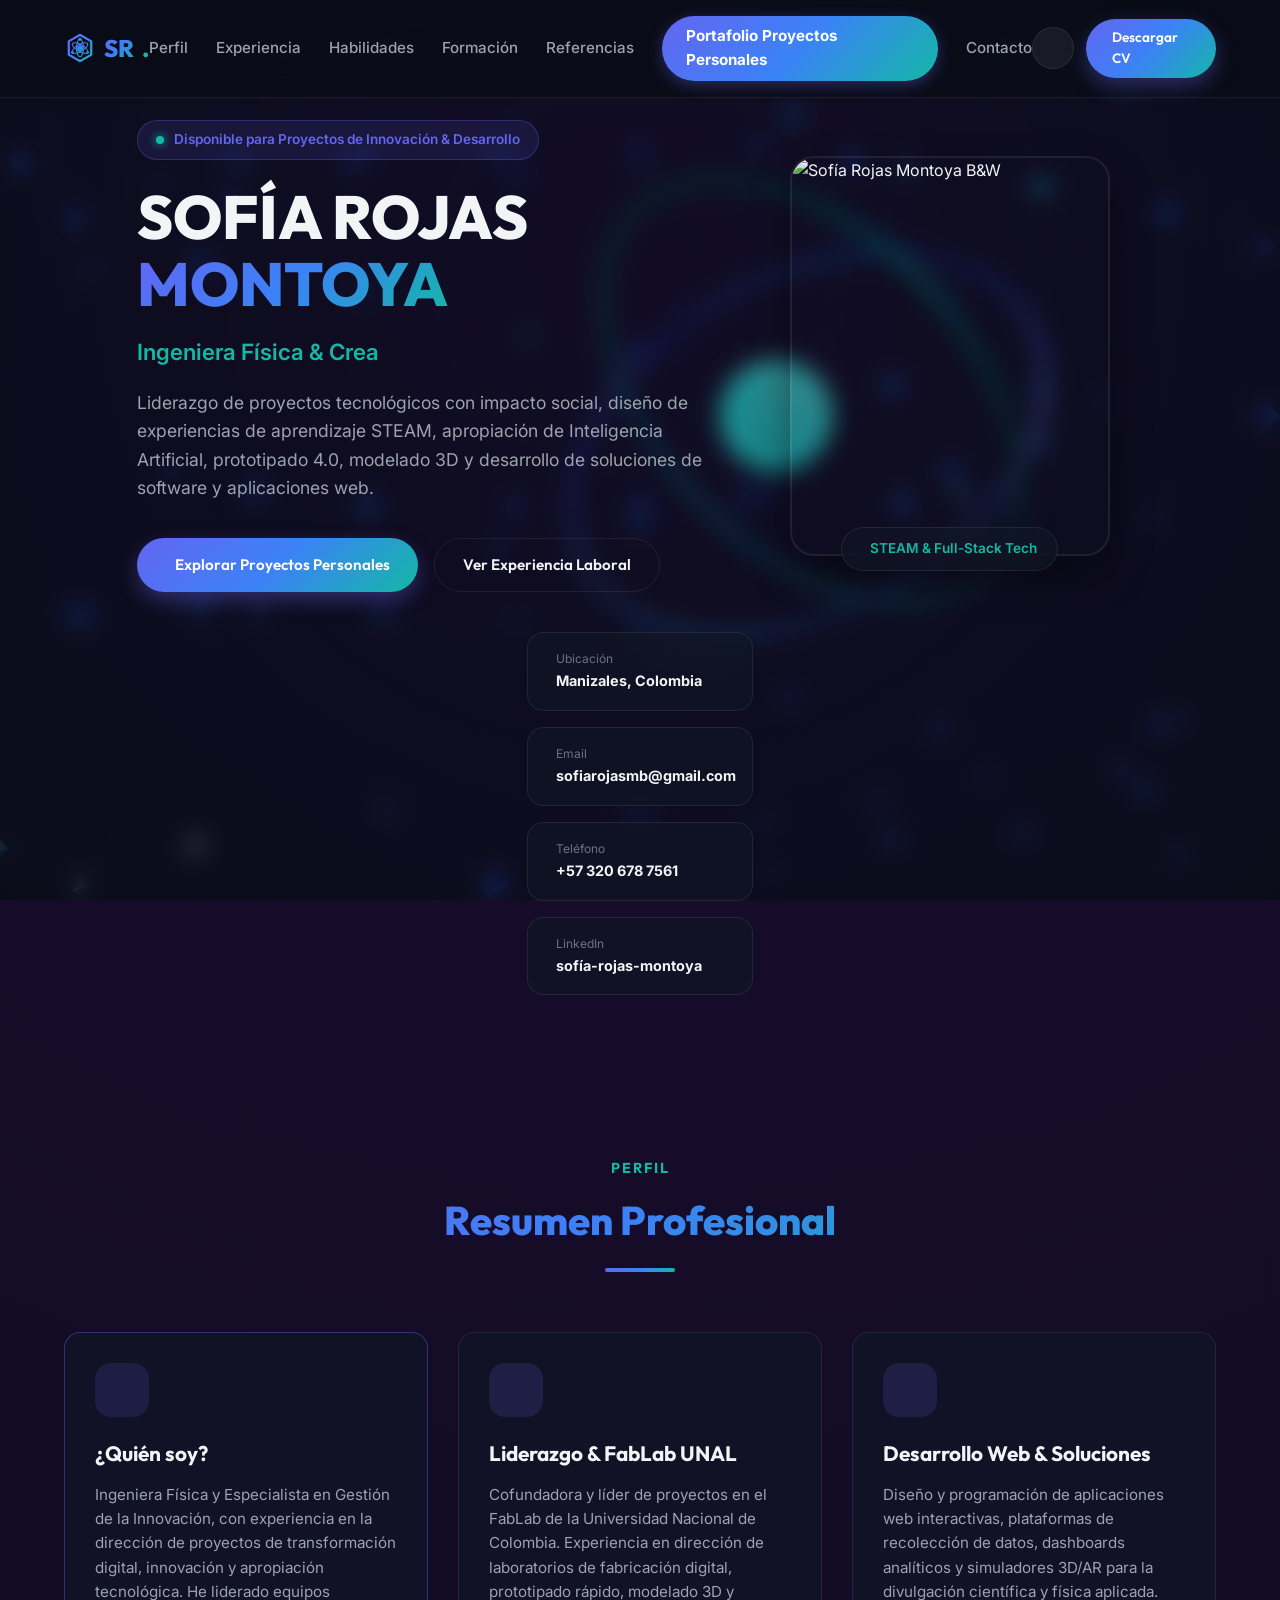
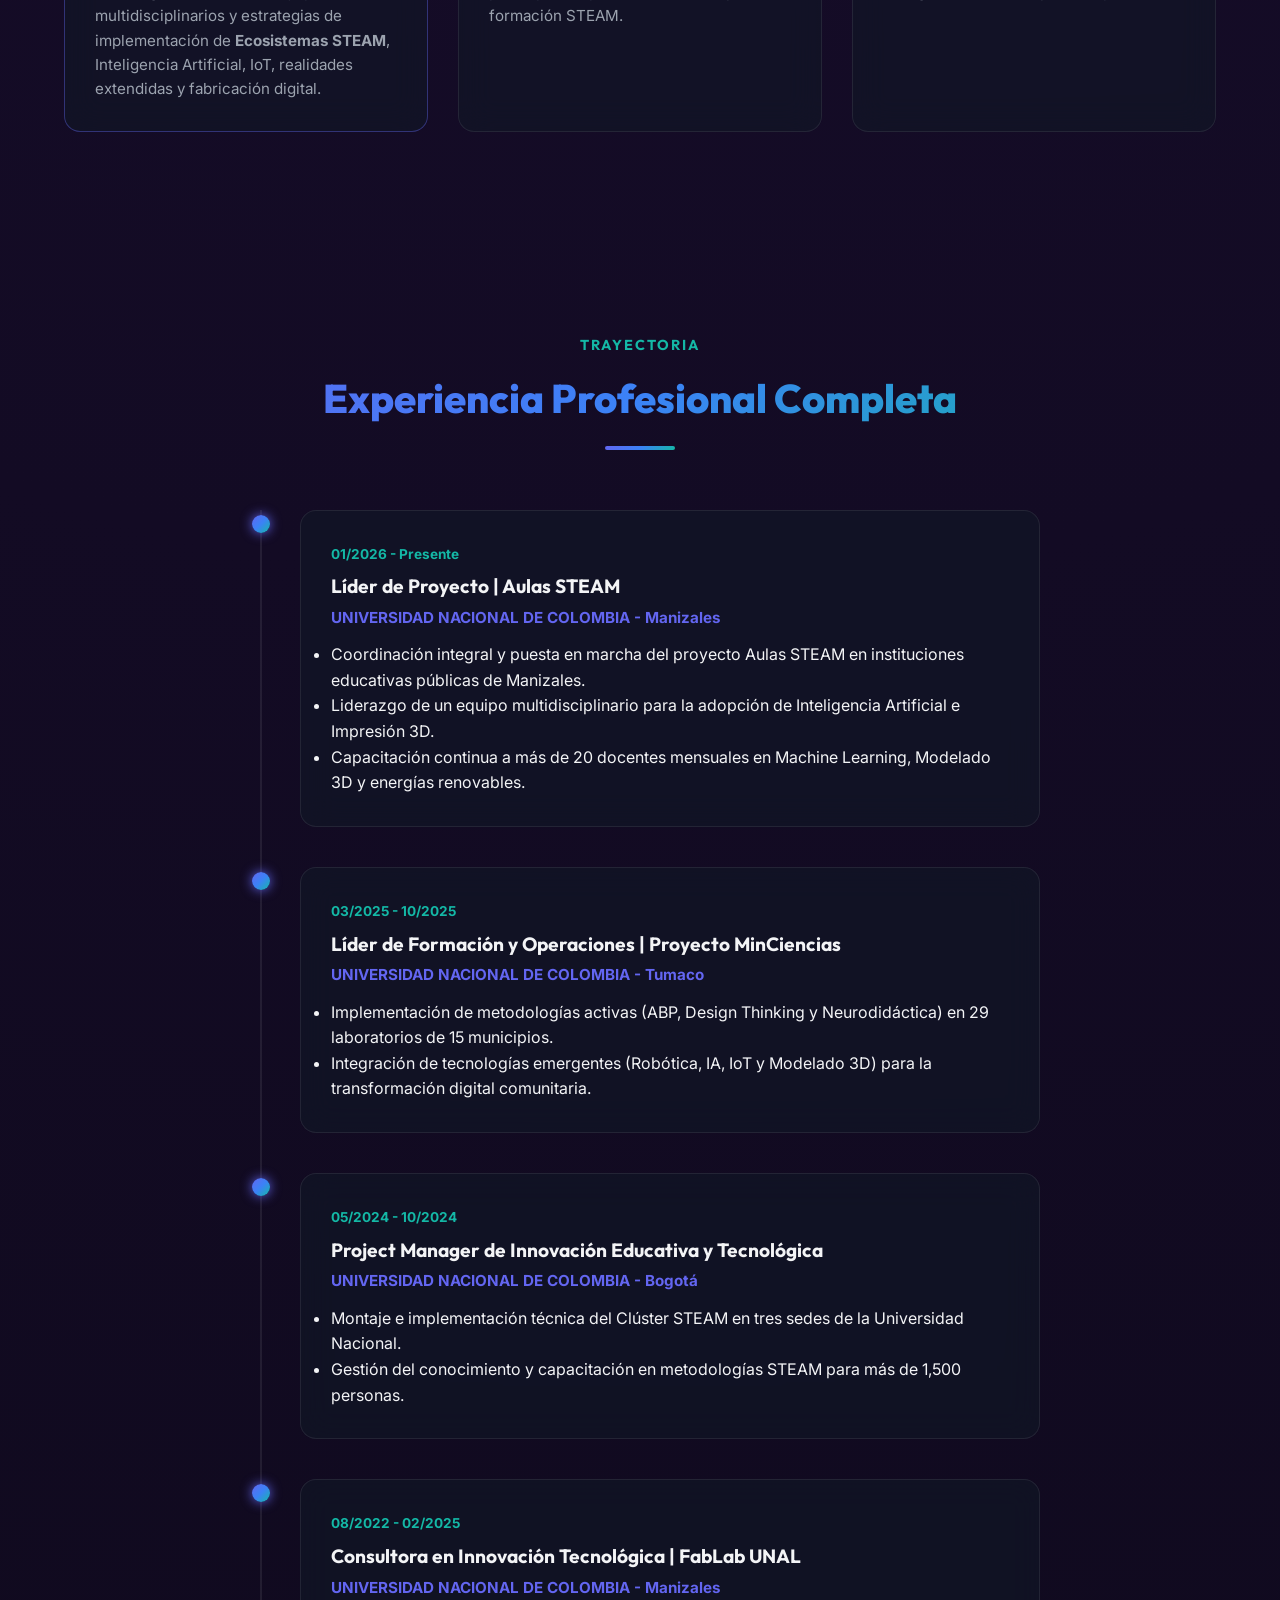
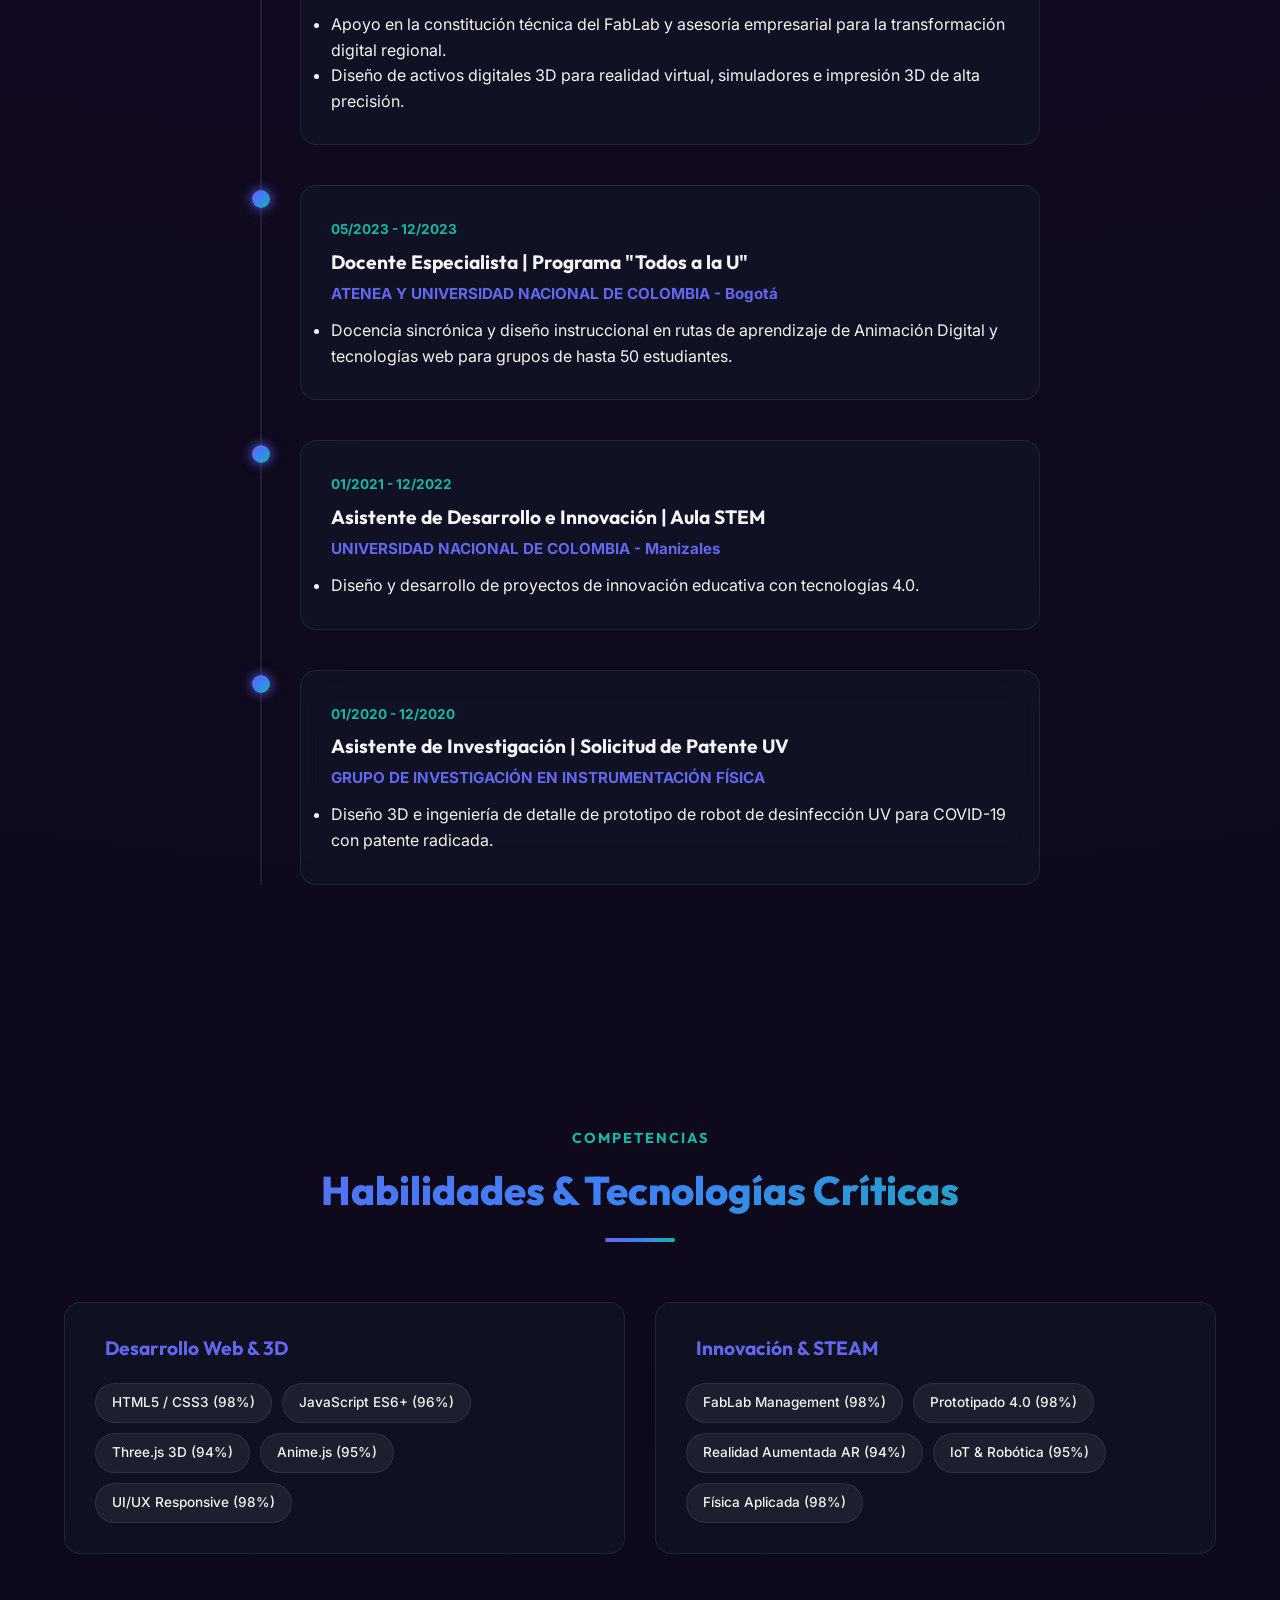
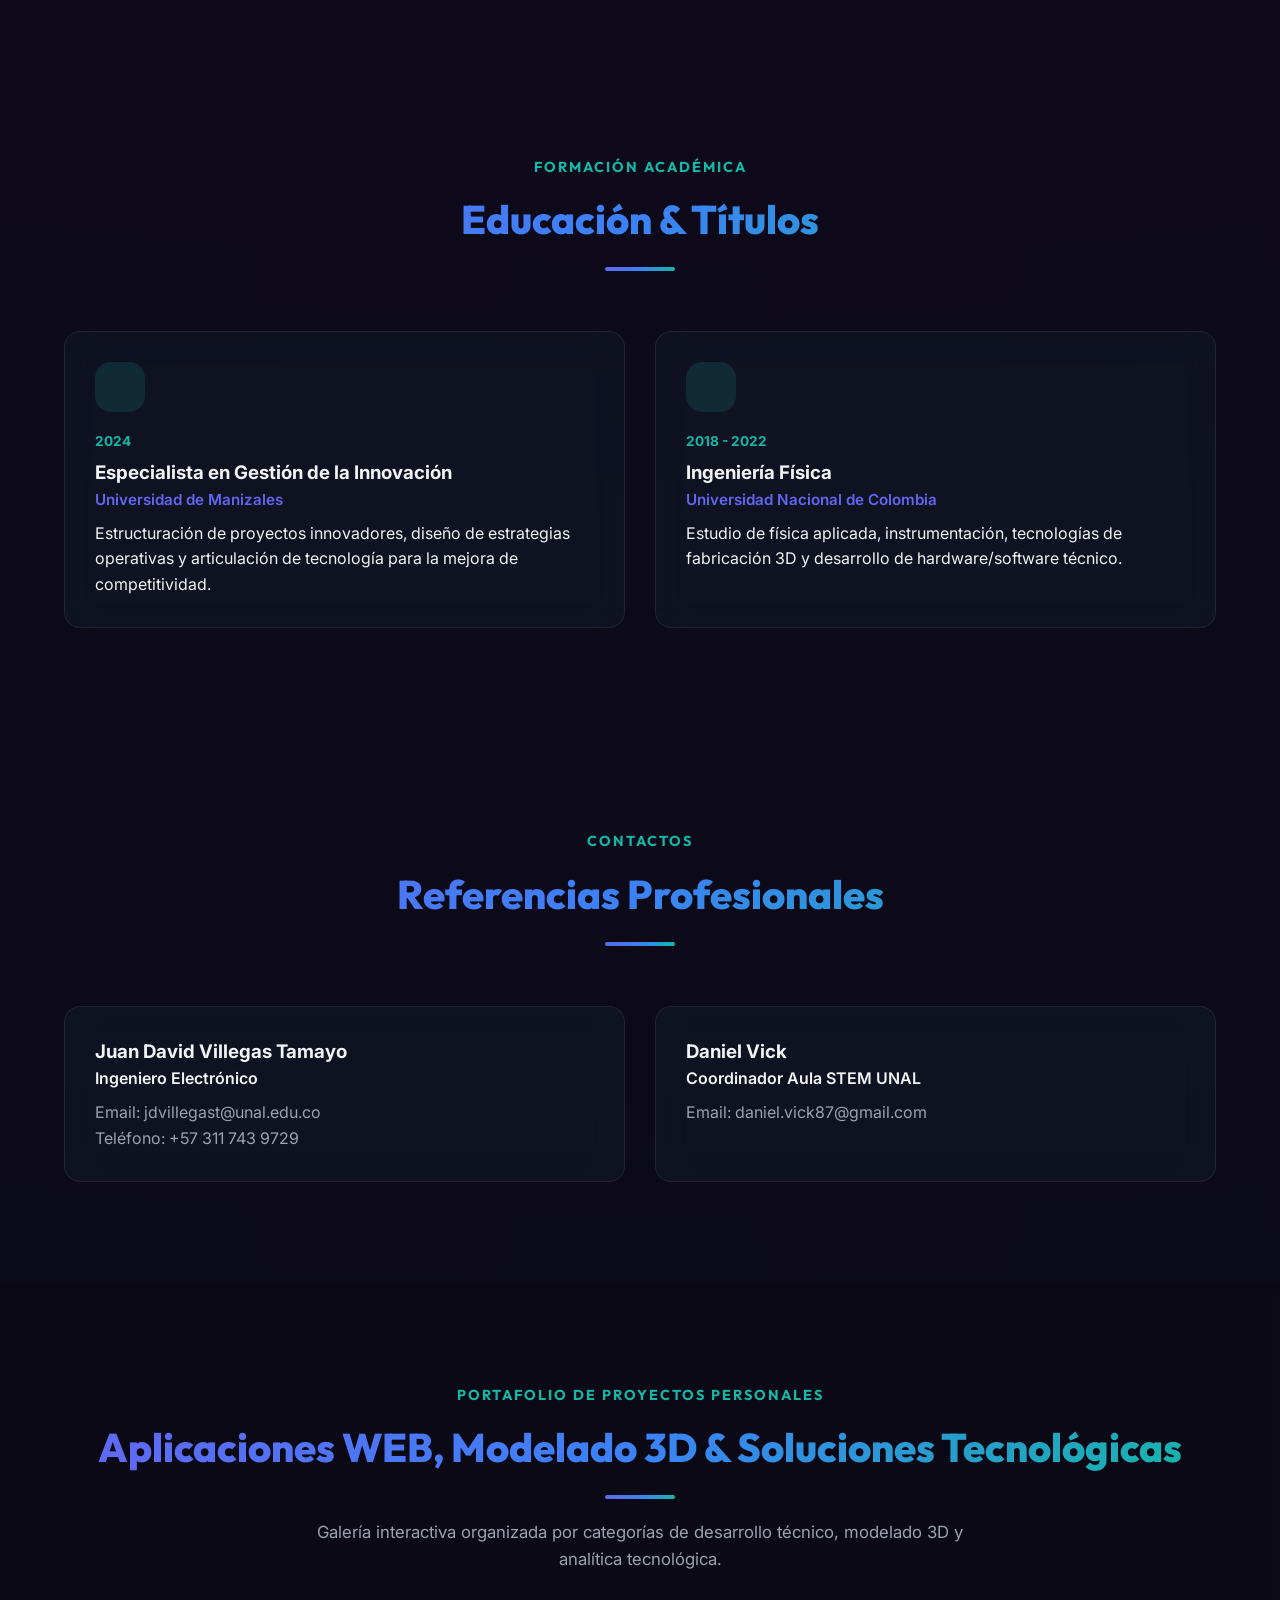
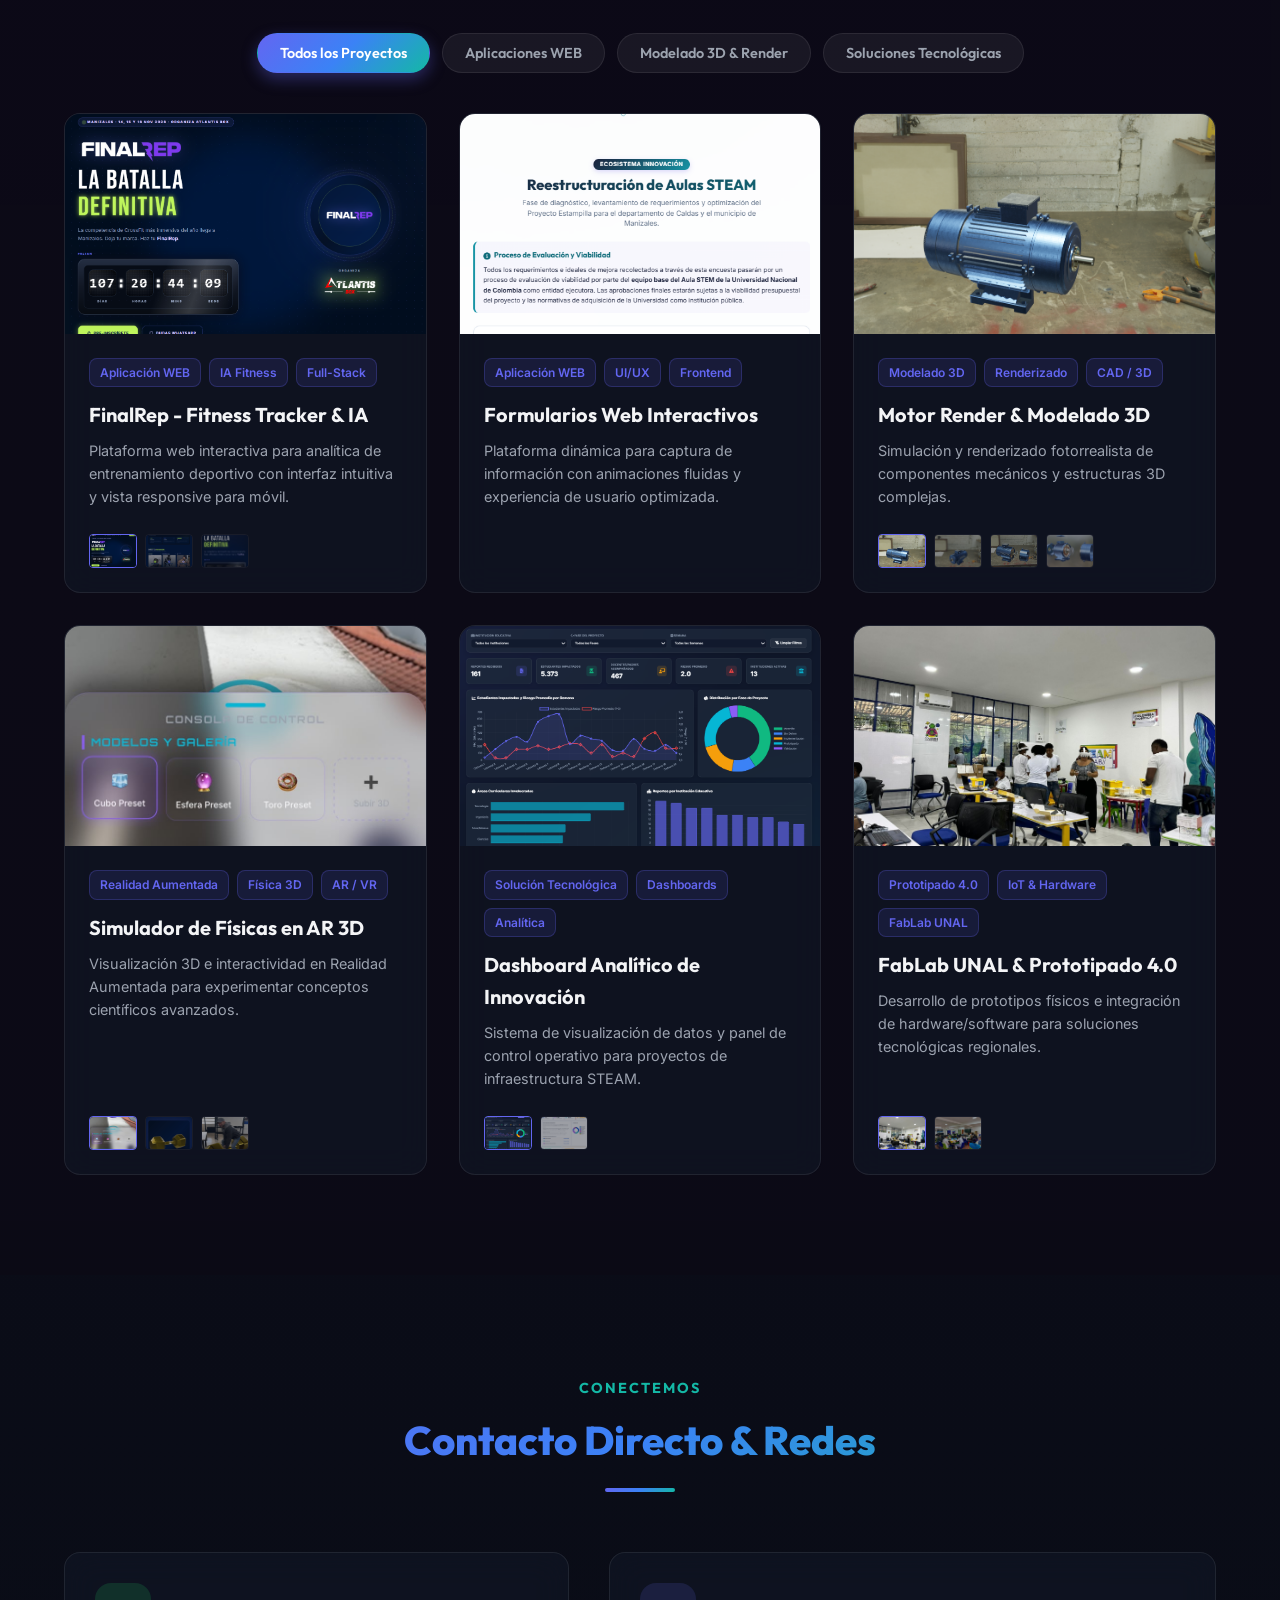
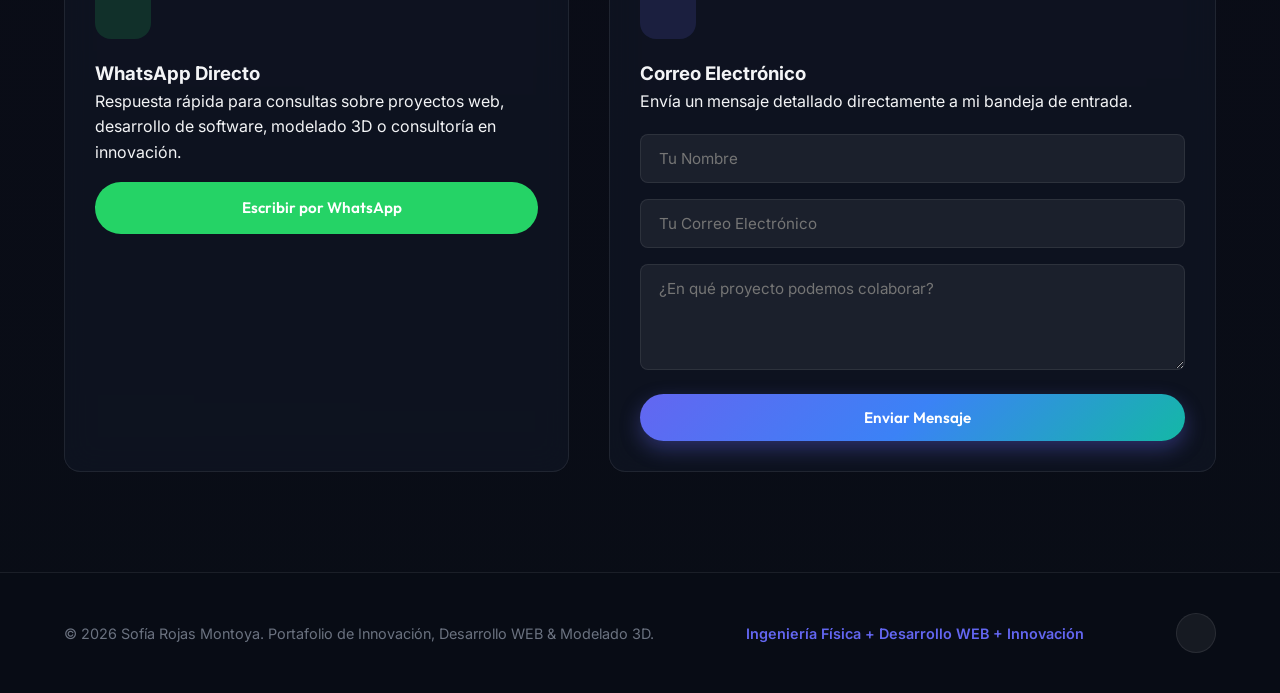
==== commit aafcb1d4: "Fix file path references in opcion2/index.html to point to local style.css and script.js" ====
--- a/opcion2/index.html
+++ b/opcion2/index.html
@@ -31,7 +31,7 @@
   <script src="https://cdn.jsdelivr.net/npm/canvas-confetti@1.6.0/dist/confetti.browser.min.js"></script>
 
   <!-- Unified Stylesheet (Paleta de Colores 1 + Design System) -->
-  <link rel="stylesheet" href="style2.css?v=3">
+  <link rel="stylesheet" href="style.css?v=3">
 </head>
 <body>
   <!-- 3D Three.js Background Canvas -->
@@ -676,6 +676,6 @@
   <script src="three-setup.js?v=1"></script>
 
   <!-- Unified Interactive Logic Script -->
-  <script src="script2.js?v=3"></script>
+  <script src="script.js?v=3"></script>
 </body>
 </html>
--- a/opcion2/style.css
+++ b/opcion2/style.css
@@ -0,0 +1,1063 @@
+/* ==========================================================================
+   STYLE2.CSS - Version 2 Updated
+   Using EXACT UI Design System & Styling of Option 1 (Indigo / Teal / Blue Tech Palette)
+   Enriched with Version 2 3D & Interactive Animations
+   ========================================================================== */
+
+:root {
+  --font-sans: 'Inter', system-ui, -apple-system, BlinkMacSystemFont, 'Segoe UI', Roboto, sans-serif;
+  --font-display: 'Outfit', var(--font-sans);
+  
+  --transition-fast: 0.2s cubic-bezier(0.4, 0, 0.2, 1);
+  --transition-normal: 0.4s cubic-bezier(0.4, 0, 0.2, 1);
+  --transition-slow: 0.8s cubic-bezier(0.4, 0, 0.2, 1);
+  
+  --border-radius-sm: 8px;
+  --border-radius-md: 16px;
+  --border-radius-lg: 24px;
+  --border-radius-full: 9999px;
+
+  /* Theme Defaults: Dark Mode (Exact Option 1 Palette) */
+  --bg-primary: #090d16;
+  --bg-secondary: rgba(17, 24, 39, 0.6);
+  --bg-tertiary: rgba(255, 255, 255, 0.06);
+  --bg-glass-hover: rgba(255, 255, 255, 0.1);
+  --text-primary: #f3f4f6;
+  --text-secondary: #9ca3af;
+  --text-muted: #6b7280;
+  
+  --accent-primary: #6366f1; /* Indigo */
+  --accent-secondary: #14b8a6; /* Teal */
+  --accent-glow: rgba(99, 102, 241, 0.15);
+  
+  --gradient-accent: linear-gradient(135deg, #6366f1, #3b82f6, #14b8a6);
+  --gradient-accent-hover: linear-gradient(135deg, #4f46e5, #2563eb, #0d9488);
+  
+  --border-color: rgba(255, 255, 255, 0.08);
+  --border-color-hover: rgba(255, 255, 255, 0.15);
+  
+  --shadow-sm: 0 4px 6px -1px rgba(0, 0, 0, 0.1), 0 2px 4px -1px rgba(0, 0, 0, 0.06);
+  --shadow-md: 0 10px 15px -3px rgba(0, 0, 0, 0.3), 0 4px 6px -2px rgba(0, 0, 0, 0.05);
+  --shadow-lg: 0 20px 25px -5px rgba(0, 0, 0, 0.5), 0 10px 10px -5px rgba(0, 0, 0, 0.04);
+  
+  --orb-1-color: rgba(99, 102, 241, 0.25);
+  --orb-2-color: rgba(20, 184, 166, 0.2);
+  --orb-3-color: rgba(59, 130, 246, 0.15);
+  --side-gradient-color: rgba(139, 92, 246, 0.15);
+  --bg-gradient: radial-gradient(circle at 50% 0%, #180d2d 0%, #0e091b 50%, #090d16 100%);
+  
+  /* Particle Sparkle Colors (Blue Spectrum) */
+  --particle-color-1: #1ca7ec;
+  --particle-color-2: #38b6ff;
+  --particle-color-3: #1e3096;
+}
+
+/* Light Theme Overrides (Exact Option 1 Palette) */
+[data-theme="light"] {
+  --bg-primary: #f8fafc;
+  --bg-secondary: rgba(255, 255, 255, 0.7);
+  --bg-tertiary: rgba(15, 23, 42, 0.04);
+  --bg-glass-hover: rgba(15, 23, 42, 0.06);
+  --text-primary: #0f172a;
+  --text-secondary: #475569;
+  --text-muted: #94a3b8;
+  
+  --accent-primary: #4f46e5;
+  --accent-secondary: #0d9488;
+  --accent-glow: rgba(79, 70, 229, 0.08);
+  
+  --gradient-accent: linear-gradient(135deg, #4f46e5, #2563eb, #0d9488);
+  --gradient-accent-hover: linear-gradient(135deg, #3730a3, #1d4ed8, #0f766e);
+  
+  --border-color: rgba(15, 23, 42, 0.08);
+  --border-color-hover: rgba(15, 23, 42, 0.15);
+  
+  --shadow-sm: 0 1px 3px 0 rgba(0, 0, 0, 0.05), 0 1px 2px -1px rgba(0, 0, 0, 0.05);
+  --shadow-md: 0 4px 6px -1px rgba(0, 0, 0, 0.05), 0 2px 4px -2px rgba(0, 0, 0, 0.05);
+  --shadow-lg: 0 10px 15px -3px rgba(15, 23, 42, 0.05), 0 4px 6px -4px rgba(15, 23, 42, 0.05);
+  
+  --orb-1-color: rgba(79, 70, 229, 0.1);
+  --orb-2-color: rgba(13, 148, 136, 0.08);
+  --orb-3-color: rgba(37, 99, 235, 0.06);
+  --side-gradient-color: rgba(139, 92, 246, 0.05);
+  --bg-gradient: radial-gradient(circle at 50% 0%, #f4efff 0%, #faf8ff 50%, #f8fafc 100%);
+}
+
+/* Base Reset */
+* {
+  margin: 0;
+  padding: 0;
+  box-sizing: border-box;
+}
+
+html {
+  scroll-behavior: smooth;
+}
+
+body {
+  font-family: var(--font-sans);
+  background-color: var(--bg-primary);
+  background: var(--bg-gradient);
+  color: var(--text-primary);
+  overflow-x: hidden;
+  line-height: 1.6;
+}
+
+/* Background Canvases & Overlay Filter */
+#three-bg-canvas-v2 {
+  position: fixed;
+  top: 0;
+  left: 0;
+  width: 100vw;
+  height: 100vh;
+  z-index: 0;
+  pointer-events: none;
+}
+
+/* Semi-transparent Backdrop Overlay separating 3D background from text and content */
+.bg-overlay-filter {
+  position: fixed;
+  top: 0;
+  left: 0;
+  width: 100vw;
+  height: 100vh;
+  z-index: 1;
+  pointer-events: none;
+  background: radial-gradient(circle at 50% 30%, rgba(9, 13, 22, 0.42) 0%, rgba(9, 13, 22, 0.78) 100%);
+  backdrop-filter: blur(12px) saturate(120%);
+  -webkit-backdrop-filter: blur(12px) saturate(120%);
+  transition: background var(--transition-normal);
+}
+
+[data-theme="light"] .bg-overlay-filter {
+  background: radial-gradient(circle at 50% 30%, rgba(248, 250, 252, 0.45) 0%, rgba(248, 250, 252, 0.8) 100%);
+}
+
+#interaction-canvas-v2 {
+  position: fixed;
+  top: 0;
+  left: 0;
+  width: 100vw;
+  height: 100vh;
+  z-index: 2;
+  pointer-events: none;
+}
+
+.cursor-glow-v2 {
+  position: fixed;
+  top: 0;
+  left: 0;
+  width: 500px;
+  height: 500px;
+  background: radial-gradient(circle, rgba(28, 167, 236, 0.18) 0%, transparent 70%);
+  border-radius: var(--border-radius-full);
+  pointer-events: none;
+  transform: translate(-50%, -50%);
+  z-index: 1;
+  will-change: transform;
+  opacity: 0;
+  transition: opacity var(--transition-normal);
+}
+
+[data-theme="light"] .cursor-glow-v2 {
+  background: radial-gradient(circle, rgba(28, 167, 236, 0.08) 0%, transparent 70%);
+}
+
+main, header, footer {
+  position: relative;
+  z-index: 3;
+}
+
+/* Layout Container */
+.container {
+  max-width: 1200px;
+  margin: 0 auto;
+  padding: 0 24px;
+}
+
+.section-padding {
+  padding: 100px 0;
+}
+
+.text-center {
+  text-align: center;
+}
+
+/* Section Header (Option 1 Style) */
+.section-header {
+  margin-bottom: 60px;
+}
+
+.section-pretitle {
+  display: inline-block;
+  font-family: var(--font-display);
+  font-size: 0.9rem;
+  font-weight: 700;
+  letter-spacing: 2px;
+  text-transform: uppercase;
+  color: var(--accent-secondary);
+  margin-bottom: 8px;
+}
+
+.section-title {
+  font-family: var(--font-display);
+  font-size: 2.5rem;
+  font-weight: 800;
+  background: var(--gradient-accent);
+  -webkit-background-clip: text;
+  -webkit-text-fill-color: transparent;
+  margin-bottom: 16px;
+}
+
+.section-divider {
+  width: 70px;
+  height: 4px;
+  background: var(--gradient-accent);
+  margin: 0 auto 20px;
+  border-radius: var(--border-radius-full);
+}
+
+.section-description {
+  color: var(--text-secondary);
+  max-width: 650px;
+  margin: 0 auto;
+  font-size: 1.05rem;
+}
+
+/* Cards & Glassmorphism (Option 1 Style) */
+.card {
+  background: var(--bg-secondary);
+  backdrop-filter: blur(16px);
+  -webkit-backdrop-filter: blur(16px);
+  border: 1px solid var(--border-color);
+  border-radius: var(--border-radius-md);
+  padding: 30px;
+  transition: transform var(--transition-normal), border-color var(--transition-normal), box-shadow var(--transition-normal);
+}
+
+.card:hover {
+  border-color: var(--border-color-hover);
+  box-shadow: 0 15px 35px var(--accent-glow);
+}
+
+.highlight-border {
+  border-color: rgba(99, 102, 241, 0.4);
+}
+
+/* Buttons (Option 1 Style) */
+.btn {
+  display: inline-flex;
+  align-items: center;
+  gap: 10px;
+  padding: 14px 28px;
+  font-family: var(--font-display);
+  font-weight: 600;
+  font-size: 0.95rem;
+  border-radius: var(--border-radius-full);
+  text-decoration: none;
+  cursor: pointer;
+  border: none;
+  transition: all var(--transition-normal);
+}
+
+.btn-primary {
+  background: var(--gradient-accent);
+  color: #ffffff;
+  box-shadow: 0 8px 20px rgba(99, 102, 241, 0.35);
+}
+
+.btn-primary:hover {
+  transform: translateY(-2px);
+  box-shadow: 0 12px 28px rgba(99, 102, 241, 0.5);
+}
+
+.btn-outline {
+  background: transparent;
+  color: var(--text-primary);
+  border: 1.5px solid var(--border-color);
+}
+
+.btn-outline:hover {
+  border-color: var(--accent-primary);
+  color: var(--accent-primary);
+  background: rgba(99, 102, 241, 0.08);
+}
+
+.btn-sm {
+  padding: 8px 16px;
+  font-size: 0.85rem;
+}
+
+.btn-icon {
+  width: 42px;
+  height: 42px;
+  border-radius: var(--border-radius-full);
+  background: var(--bg-tertiary);
+  border: 1px solid var(--border-color);
+  color: var(--text-primary);
+  display: flex;
+  align-items: center;
+  justify-content: center;
+  cursor: pointer;
+  transition: all var(--transition-fast);
+}
+
+.btn-icon:hover {
+  border-color: var(--accent-primary);
+  color: var(--accent-primary);
+}
+
+.btn-whatsapp {
+  background: #25d366;
+  color: #ffffff;
+  width: 100%;
+  justify-content: center;
+  margin-top: 16px;
+}
+
+.btn-whatsapp:hover {
+  background: #1eb956;
+  box-shadow: 0 8px 20px rgba(37, 211, 102, 0.35);
+}
+
+/* Header & Navbar (Option 1 Style) */
+.navbar {
+  position: fixed;
+  top: 0;
+  left: 0;
+  width: 100%;
+  padding: 16px 0;
+  backdrop-filter: blur(20px);
+  -webkit-backdrop-filter: blur(20px);
+  background: rgba(9, 13, 22, 0.8);
+  border-bottom: 1px solid var(--border-color);
+  z-index: 100;
+}
+
+.nav-container {
+  max-width: 1200px;
+  margin: 0 auto;
+  padding: 0 24px;
+  display: flex;
+  align-items: center;
+  justify-content: space-between;
+}
+
+.nav-logo {
+  display: flex;
+  align-items: center;
+  gap: 8px;
+  text-decoration: none;
+  font-family: var(--font-display);
+  font-weight: 800;
+  font-size: 1.5rem;
+  color: var(--text-primary);
+}
+
+.logo-text {
+  background: var(--gradient-accent);
+  -webkit-background-clip: text;
+  -webkit-text-fill-color: transparent;
+}
+
+.logo-dot {
+  color: var(--accent-secondary);
+}
+
+.nav-menu {
+  display: flex;
+  align-items: center;
+  gap: 28px;
+}
+
+.nav-link {
+  text-decoration: none;
+  color: var(--text-secondary);
+  font-weight: 500;
+  font-size: 0.95rem;
+  transition: color var(--transition-fast);
+}
+
+.nav-link:hover {
+  color: var(--accent-primary);
+}
+
+.nav-link.nav-projects-btn {
+  padding: 8px 18px !important;
+  background: var(--gradient-accent);
+  color: #ffffff !important;
+  font-weight: 700;
+  border-radius: var(--border-radius-full);
+  box-shadow: 0 4px 15px rgba(99, 102, 241, 0.35);
+  display: inline-flex;
+  align-items: center;
+  gap: 6px;
+  transition: all var(--transition-normal);
+}
+
+.nav-link.nav-projects-btn:hover {
+  transform: translateY(-2px);
+  box-shadow: 0 6px 20px rgba(99, 102, 241, 0.55);
+}
+
+.nav-actions {
+  display: flex;
+  align-items: center;
+  gap: 12px;
+}
+
+.btn-menu-toggle {
+  display: none;
+}
+
+.icon-sun { display: block; }
+.icon-moon { display: none; }
+[data-theme="light"] .icon-sun { display: none; }
+[data-theme="light"] .icon-moon { display: block; }
+
+/* Hero Section (Option 1 Layout) */
+.hero-section {
+  min-height: 100vh;
+  display: flex;
+  flex-direction: column;
+  justify-content: center;
+  padding-top: 120px;
+  padding-bottom: 60px;
+}
+
+.hero-container {
+  display: grid;
+  grid-template-columns: 1.2fr 0.8fr;
+  gap: 40px;
+  align-items: center;
+}
+
+.badge-status {
+  display: inline-flex;
+  align-items: center;
+  gap: 10px;
+  padding: 8px 18px;
+  background: rgba(99, 102, 241, 0.12);
+  border: 1px solid rgba(99, 102, 241, 0.3);
+  border-radius: var(--border-radius-full);
+  font-size: 0.85rem;
+  font-weight: 600;
+  color: var(--accent-primary);
+  margin-bottom: 24px;
+}
+
+.pulse-dot {
+  width: 8px;
+  height: 8px;
+  background: var(--accent-secondary);
+  border-radius: 50%;
+  box-shadow: 0 0 10px var(--accent-secondary);
+  animation: pulse 2s infinite;
+}
+
+@keyframes pulse {
+  0% { transform: scale(0.95); box-shadow: 0 0 0 0 rgba(20, 184, 166, 0.7); }
+  70% { transform: scale(1); box-shadow: 0 0 0 10px rgba(20, 184, 166, 0); }
+  100% { transform: scale(0.95); box-shadow: 0 0 0 0 rgba(20, 184, 166, 0); }
+}
+
+.hero-title {
+  font-family: var(--font-display);
+  font-size: 3.8rem;
+  font-weight: 800;
+  line-height: 1.1;
+  margin-bottom: 16px;
+}
+
+.highlight-text {
+  background: var(--gradient-accent);
+  -webkit-background-clip: text;
+  -webkit-text-fill-color: transparent;
+}
+
+.hero-subtitle {
+  font-size: 1.4rem;
+  font-weight: 600;
+  color: var(--accent-secondary);
+  margin-bottom: 20px;
+}
+
+.hero-description {
+  font-size: 1.1rem;
+  color: var(--text-secondary);
+  max-width: 580px;
+  margin-bottom: 36px;
+}
+
+.hero-actions {
+  display: flex;
+  gap: 16px;
+  flex-wrap: wrap;
+}
+
+/* Hero Image B&W / Color Hover */
+.hero-image-container {
+  position: relative;
+  display: flex;
+  justify-content: center;
+}
+
+.hero-image-wrapper {
+  position: relative;
+  width: 320px;
+  height: 400px;
+  border-radius: var(--border-radius-lg);
+  overflow: hidden;
+  border: 2px solid var(--border-color);
+  box-shadow: 0 20px 40px rgba(0, 0, 0, 0.4);
+  transition: border-color var(--transition-normal), box-shadow var(--transition-normal);
+}
+
+.hero-image-wrapper:hover {
+  border-color: var(--accent-primary);
+  box-shadow: 0 25px 50px var(--accent-glow);
+}
+
+.hero-img {
+  position: absolute;
+  top: 0;
+  left: 0;
+  width: 100%;
+  height: 100%;
+  object-fit: cover;
+  transition: opacity 0.6s ease, transform 0.6s ease;
+}
+
+.hero-img-color {
+  opacity: 0;
+}
+
+.hero-image-wrapper:hover .hero-img-bw {
+  opacity: 0;
+  transform: scale(1.05);
+}
+
+.hero-image-wrapper:hover .hero-img-color {
+  opacity: 1;
+  transform: scale(1.05);
+}
+
+.hero-img-badge {
+  position: absolute;
+  bottom: -15px;
+  padding: 10px 20px;
+  background: var(--bg-secondary);
+  backdrop-filter: blur(12px);
+  border: 1px solid var(--border-color);
+  border-radius: var(--border-radius-full);
+  display: flex;
+  align-items: center;
+  gap: 8px;
+  font-size: 0.85rem;
+  font-weight: 600;
+  color: var(--accent-secondary);
+}
+
+/* About Grid (Option 1 Style) */
+.about-grid {
+  display: grid;
+  grid-template-columns: repeat(auto-fit, minmax(300px, 1fr));
+  gap: 30px;
+}
+
+.about-card {
+  text-align: left;
+}
+
+.about-icon {
+  width: 54px;
+  height: 54px;
+  border-radius: var(--border-radius-md);
+  background: rgba(99, 102, 241, 0.15);
+  color: var(--accent-primary);
+  display: flex;
+  align-items: center;
+  justify-content: center;
+  font-size: 1.5rem;
+  margin-bottom: 20px;
+}
+
+.about-card h3 {
+  font-family: var(--font-display);
+  font-size: 1.3rem;
+  margin-bottom: 12px;
+}
+
+.about-card p {
+  color: var(--text-secondary);
+  font-size: 0.95rem;
+}
+
+/* Portfolio Filters & Grid */
+.portfolio-filters {
+  display: flex;
+  justify-content: center;
+  gap: 12px;
+  margin-bottom: 40px;
+  flex-wrap: wrap;
+}
+
+.filter-btn {
+  padding: 10px 22px;
+  border-radius: var(--border-radius-full);
+  background: var(--bg-tertiary);
+  border: 1px solid var(--border-color);
+  color: var(--text-secondary);
+  font-family: var(--font-display);
+  font-weight: 600;
+  font-size: 0.9rem;
+  cursor: pointer;
+  transition: all var(--transition-normal);
+}
+
+.filter-btn:hover, .filter-btn.active {
+  background: var(--gradient-accent);
+  color: #ffffff;
+  border-color: transparent;
+  box-shadow: 0 6px 16px rgba(99, 102, 241, 0.35);
+}
+
+.projects-grid {
+  display: grid;
+  grid-template-columns: repeat(auto-fill, minmax(340px, 1fr));
+  gap: 32px;
+}
+
+.project-card {
+  padding: 0;
+  overflow: hidden;
+  display: flex;
+  flex-direction: column;
+}
+
+.project-img-wrapper {
+  position: relative;
+  width: 100%;
+  height: 220px;
+  overflow: hidden;
+  background: #000;
+}
+
+.project-img {
+  width: 100%;
+  height: 100%;
+  object-fit: cover;
+  transition: transform 0.5s ease;
+}
+
+.project-card:hover .project-img {
+  transform: scale(1.08);
+}
+
+.project-overlay {
+  position: absolute;
+  top: 0;
+  left: 0;
+  width: 100%;
+  height: 100%;
+  background: rgba(9, 13, 22, 0.7);
+  backdrop-filter: blur(4px);
+  display: flex;
+  align-items: center;
+  justify-content: center;
+  opacity: 0;
+  transition: opacity 0.3s ease;
+}
+
+.project-card:hover .project-overlay {
+  opacity: 1;
+}
+
+.project-info {
+  padding: 24px;
+  flex-grow: 1;
+  display: flex;
+  flex-direction: column;
+}
+
+.project-tags {
+  display: flex;
+  gap: 8px;
+  flex-wrap: wrap;
+  margin-bottom: 12px;
+}
+
+.tag {
+  padding: 4px 10px;
+  border-radius: var(--border-radius-sm);
+  background: rgba(99, 102, 241, 0.12);
+  border: 1px solid rgba(99, 102, 241, 0.25);
+  font-size: 0.75rem;
+  font-weight: 600;
+  color: var(--accent-primary);
+}
+
+.project-title {
+  font-family: var(--font-display);
+  font-size: 1.25rem;
+  margin-bottom: 8px;
+}
+
+.project-summary {
+  color: var(--text-secondary);
+  font-size: 0.9rem;
+  margin-bottom: 16px;
+  flex-grow: 1;
+}
+
+.project-thumbs {
+  display: flex;
+  gap: 8px;
+  margin-top: 10px;
+}
+
+.thumb-mini {
+  width: 48px;
+  height: 34px;
+  border-radius: 4px;
+  object-fit: cover;
+  cursor: pointer;
+  border: 1px solid var(--border-color);
+  opacity: 0.6;
+  transition: all 0.2s ease;
+}
+
+.thumb-mini:hover, .thumb-mini.active {
+  opacity: 1;
+  border-color: var(--accent-primary);
+}
+
+/* Timeline (Option 1 Style) */
+.timeline {
+  position: relative;
+  max-width: 800px;
+  margin: 0 auto;
+}
+
+.timeline::before {
+  content: '';
+  position: absolute;
+  top: 0;
+  left: 20px;
+  width: 2px;
+  height: 100%;
+  background: var(--border-color);
+}
+
+.timeline-item {
+  position: relative;
+  padding-left: 60px;
+  margin-bottom: 40px;
+}
+
+.timeline-dot {
+  position: absolute;
+  top: 5px;
+  left: 12px;
+  width: 18px;
+  height: 18px;
+  border-radius: 50%;
+  background: var(--gradient-accent);
+  box-shadow: 0 0 12px var(--accent-primary);
+}
+
+.timeline-date {
+  display: inline-block;
+  font-size: 0.85rem;
+  font-weight: 700;
+  color: var(--accent-secondary);
+  margin-bottom: 6px;
+}
+
+.timeline-title {
+  font-family: var(--font-display);
+  font-size: 1.2rem;
+  margin-bottom: 4px;
+}
+
+.timeline-subtitle {
+  font-size: 0.95rem;
+  color: var(--accent-primary);
+  margin-bottom: 12px;
+}
+
+/* Skills (Option 1 Style) */
+.skills-wrapper {
+  display: grid;
+  grid-template-columns: repeat(auto-fit, minmax(320px, 1fr));
+  gap: 30px;
+}
+
+.skill-category h3 {
+  font-family: var(--font-display);
+  font-size: 1.2rem;
+  display: flex;
+  align-items: center;
+  gap: 10px;
+  margin-bottom: 20px;
+  color: var(--accent-primary);
+}
+
+.skill-tags {
+  display: flex;
+  flex-wrap: wrap;
+  gap: 10px;
+}
+
+.skill-chip {
+  padding: 8px 16px;
+  background: var(--bg-tertiary);
+  border: 1px solid var(--border-color);
+  border-radius: var(--border-radius-full);
+  font-size: 0.85rem;
+  font-weight: 500;
+  transition: all var(--transition-fast);
+}
+
+.skill-chip:hover {
+  border-color: var(--accent-primary);
+  color: var(--accent-primary);
+  transform: translateY(-2px);
+}
+
+/* Education */
+.education-grid {
+  display: grid;
+  grid-template-columns: repeat(auto-fit, minmax(320px, 1fr));
+  gap: 30px;
+}
+
+.education-card {
+  text-align: left;
+}
+
+.edu-icon {
+  width: 50px;
+  height: 50px;
+  border-radius: var(--border-radius-md);
+  background: rgba(20, 184, 166, 0.15);
+  color: var(--accent-secondary);
+  display: flex;
+  align-items: center;
+  justify-content: center;
+  font-size: 1.4rem;
+  margin-bottom: 16px;
+}
+
+.edu-school {
+  color: var(--accent-primary);
+  font-weight: 600;
+  font-size: 0.95rem;
+  margin-bottom: 8px;
+}
+
+/* Contact */
+.contact-grid {
+  display: grid;
+  grid-template-columns: 1fr 1.2fr;
+  gap: 40px;
+}
+
+.contact-card {
+  text-align: left;
+}
+
+.contact-icon {
+  width: 56px;
+  height: 56px;
+  border-radius: var(--border-radius-md);
+  display: flex;
+  align-items: center;
+  justify-content: center;
+  font-size: 1.5rem;
+  margin-bottom: 20px;
+}
+
+.wa-icon {
+  background: rgba(37, 211, 102, 0.15);
+  color: #25d366;
+}
+
+.email-icon {
+  background: rgba(99, 102, 241, 0.15);
+  color: var(--accent-primary);
+}
+
+.contact-form {
+  margin-top: 20px;
+  display: flex;
+  flex-direction: column;
+  gap: 16px;
+}
+
+.form-group input, .form-group textarea {
+  width: 100%;
+  padding: 14px 18px;
+  background: var(--bg-tertiary);
+  border: 1px solid var(--border-color);
+  border-radius: var(--border-radius-sm);
+  color: var(--text-primary);
+  font-family: var(--font-sans);
+  font-size: 0.95rem;
+  outline: none;
+  transition: border-color var(--transition-fast);
+}
+
+.form-group input:focus, .form-group textarea:focus {
+  border-color: var(--accent-primary);
+}
+
+.btn-block {
+  width: 100%;
+  justify-content: center;
+}
+
+/* Modal Lightbox */
+.modal {
+  display: none;
+  position: fixed;
+  top: 0;
+  left: 0;
+  width: 100%;
+  height: 100%;
+  background: rgba(9, 13, 22, 0.85);
+  backdrop-filter: blur(10px);
+  z-index: 200;
+  align-items: center;
+  justify-content: center;
+  padding: 24px;
+}
+
+.modal.active {
+  display: flex;
+}
+
+.modal-content {
+  position: relative;
+  max-width: 750px;
+  width: 100%;
+  background: var(--bg-primary);
+  border: 1px solid var(--border-color-hover);
+}
+
+.modal-close {
+  position: absolute;
+  top: 16px;
+  right: 16px;
+  background: transparent;
+  border: none;
+  color: var(--text-primary);
+  font-size: 1.5rem;
+  cursor: pointer;
+}
+
+.modal-title {
+  font-family: var(--font-display);
+  font-size: 1.5rem;
+  margin-bottom: 16px;
+}
+
+.modal-img {
+  width: 100%;
+  max-height: 380px;
+  object-fit: contain;
+  border-radius: var(--border-radius-sm);
+  margin-bottom: 16px;
+  background: #000;
+}
+
+.modal-desc {
+  color: var(--text-secondary);
+  font-size: 0.95rem;
+}
+
+/* Footer */
+.footer {
+  padding: 40px 0;
+  border-top: 1px solid var(--border-color);
+  background: rgba(9, 13, 22, 0.85);
+}
+
+.footer-container {
+  display: flex;
+  justify-content: space-between;
+  align-items: center;
+  flex-wrap: wrap;
+  gap: 20px;
+  font-size: 0.9rem;
+  color: var(--text-muted);
+}
+
+.footer-tagline {
+  color: var(--accent-primary);
+  font-weight: 600;
+}
+
+.back-to-top {
+  width: 40px;
+  height: 40px;
+  border-radius: 50%;
+  background: var(--bg-tertiary);
+  border: 1px solid var(--border-color);
+  color: var(--text-primary);
+  display: flex;
+  align-items: center;
+  justify-content: center;
+  text-decoration: none;
+  transition: all var(--transition-fast);
+}
+
+.back-to-top:hover {
+  border-color: var(--accent-primary);
+  color: var(--accent-primary);
+}
+
+/* Responsive Styles */
+@media (max-width: 992px) {
+  .hero-container {
+    grid-template-columns: 1fr;
+    text-align: center;
+  }
+  .hero-actions {
+    justify-content: center;
+  }
+  .hero-description {
+    margin-left: auto;
+    margin-right: auto;
+  }
+  .contact-grid {
+    grid-template-columns: 1fr;
+  }
+}
+
+@media (max-width: 768px) {
+  .nav-menu {
+    position: fixed;
+    top: 75px;
+    left: 0;
+    width: 100%;
+    background: var(--bg-primary);
+    border-bottom: 1px solid var(--border-color);
+    flex-direction: column;
+    padding: 24px;
+    gap: 20px;
+    display: none;
+  }
+  .nav-menu.active {
+    display: flex;
+  }
+  .btn-menu-toggle {
+    display: flex;
+  }
+  .hero-title {
+    font-size: 2.8rem;
+  }
+  .section-title {
+    font-size: 2rem;
+  }
+}
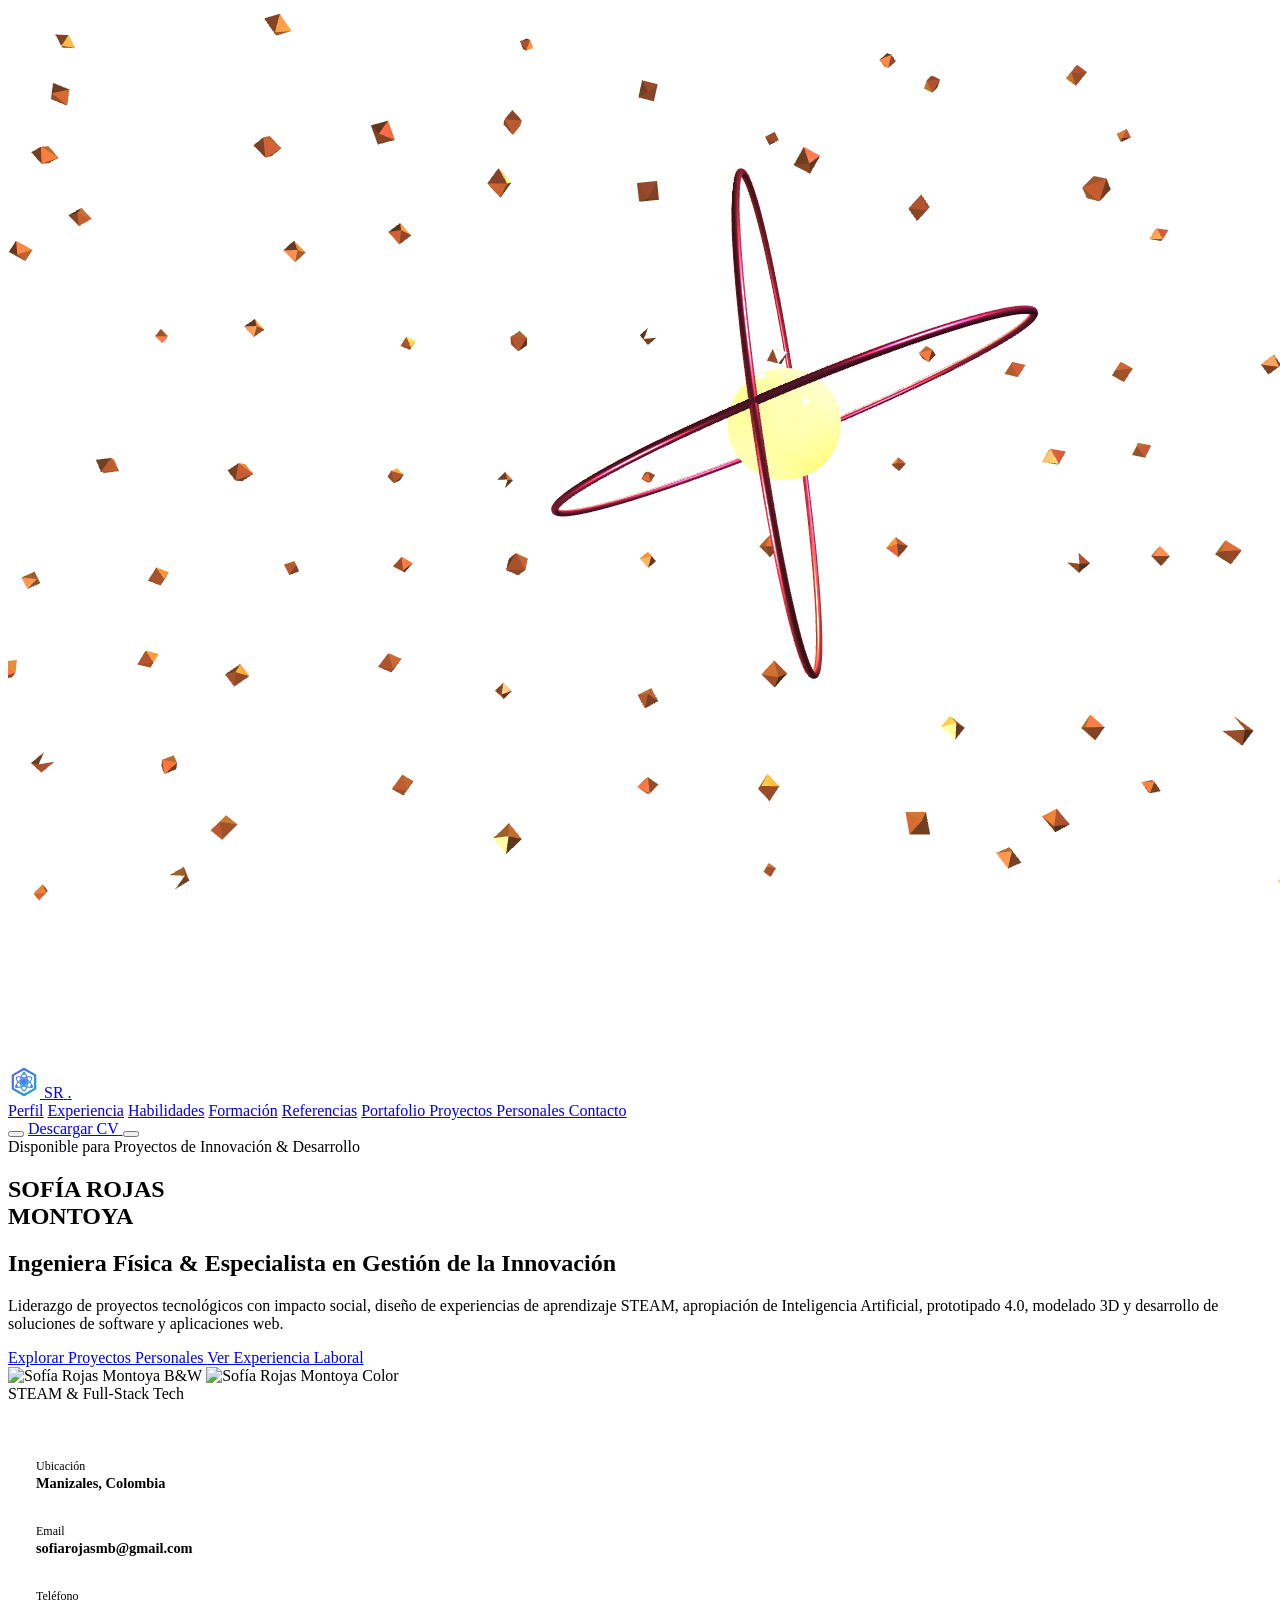
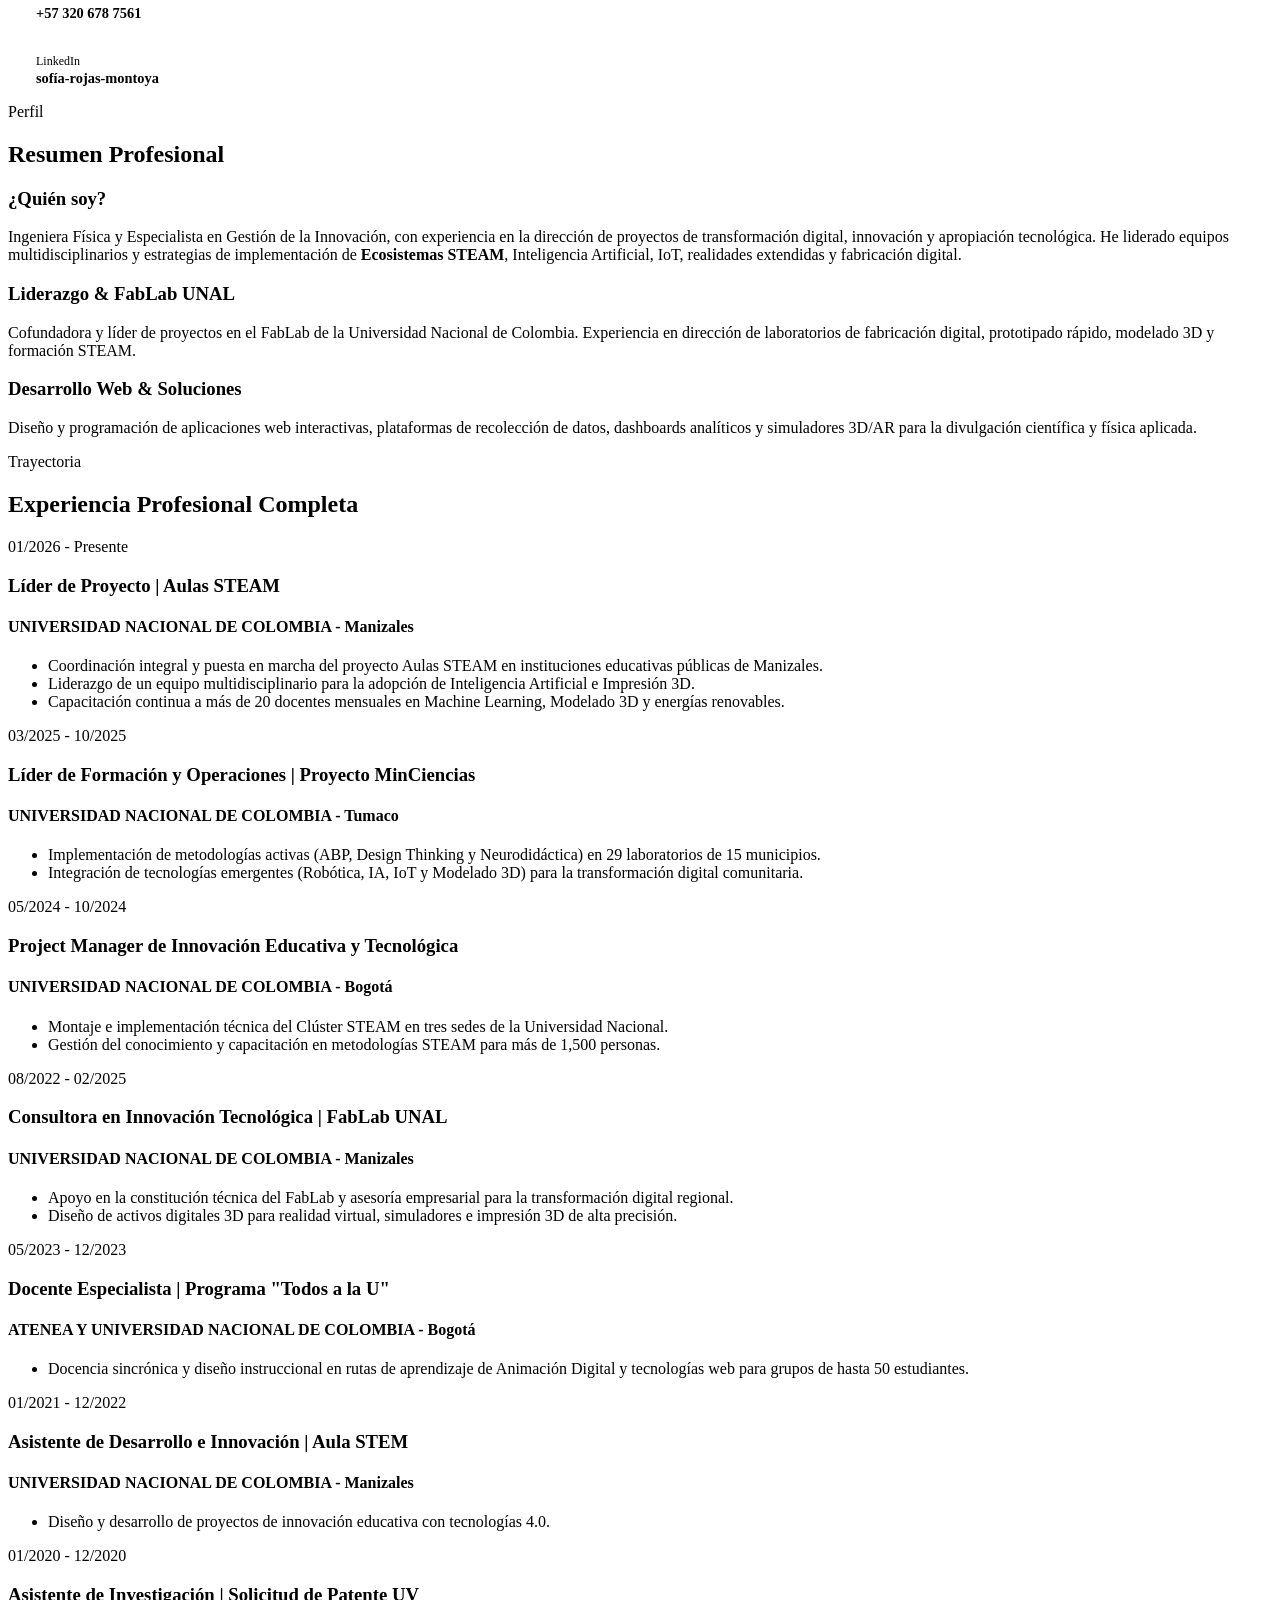
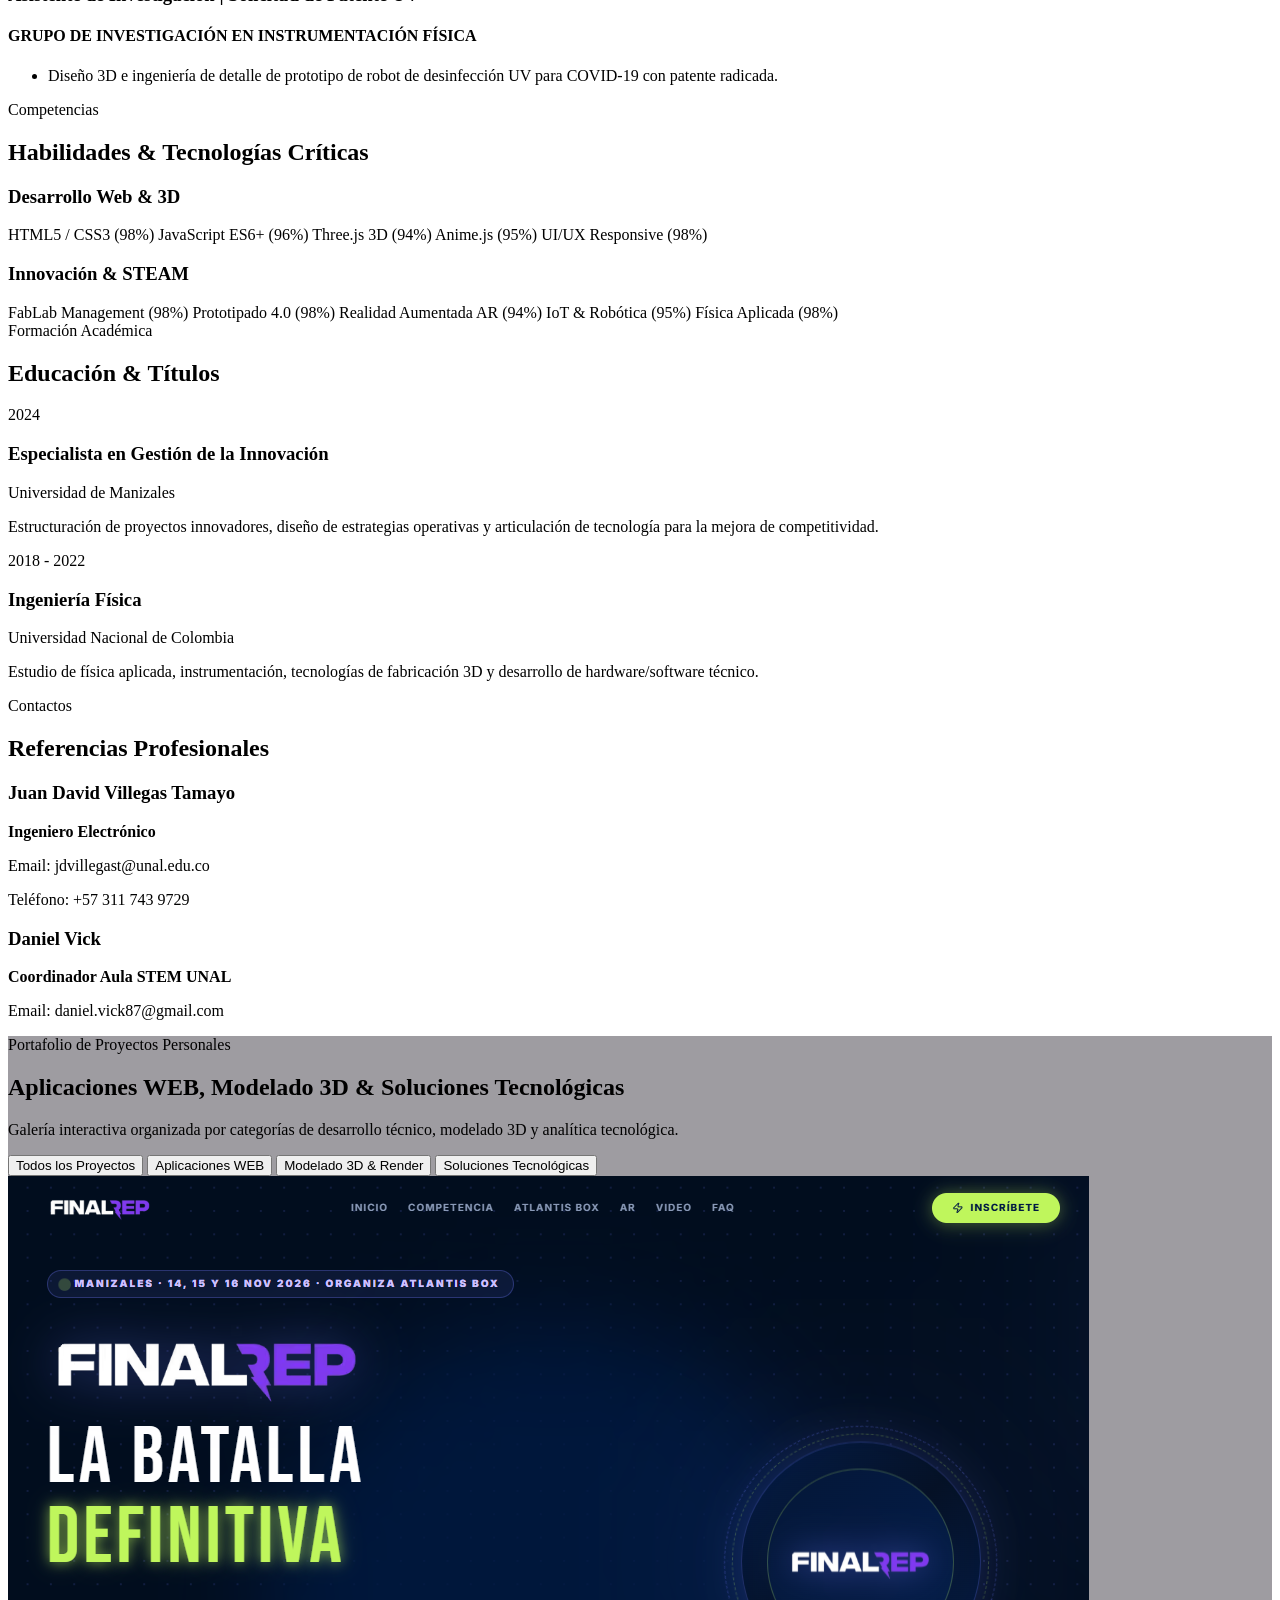
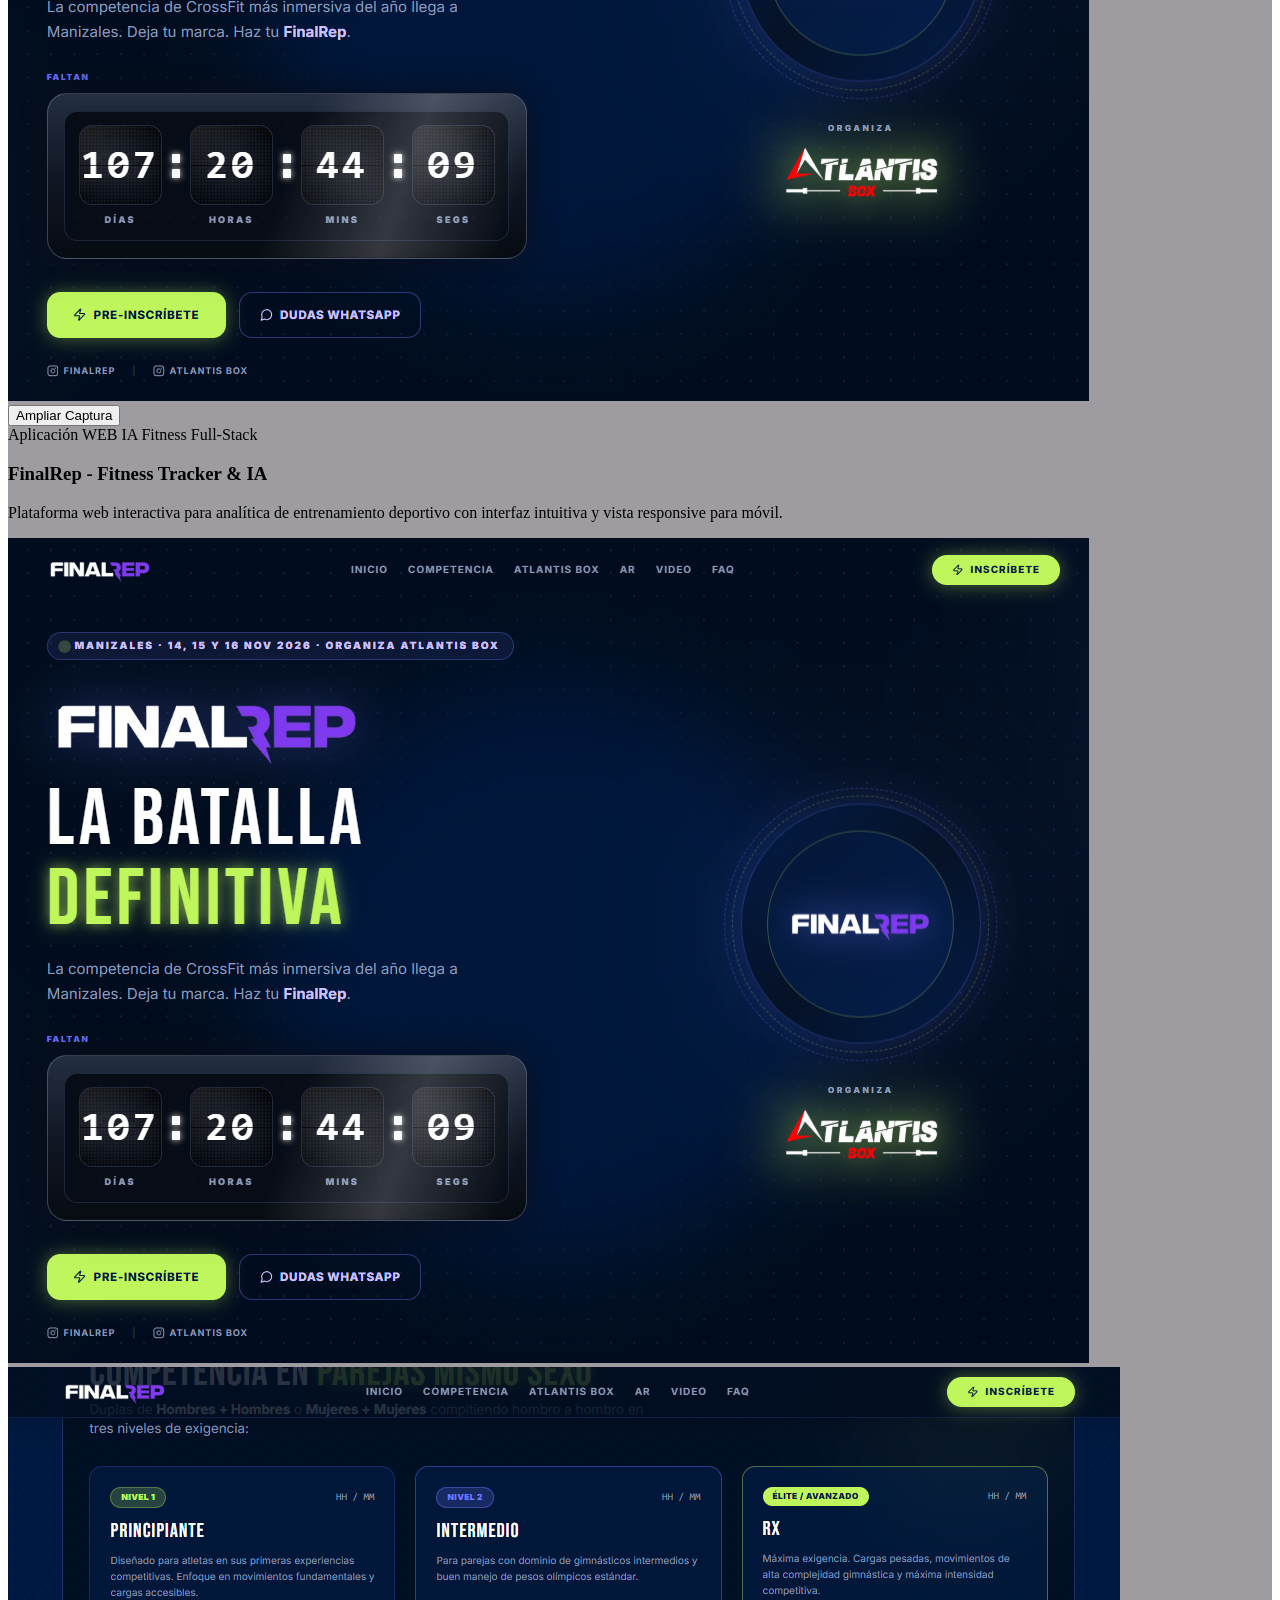
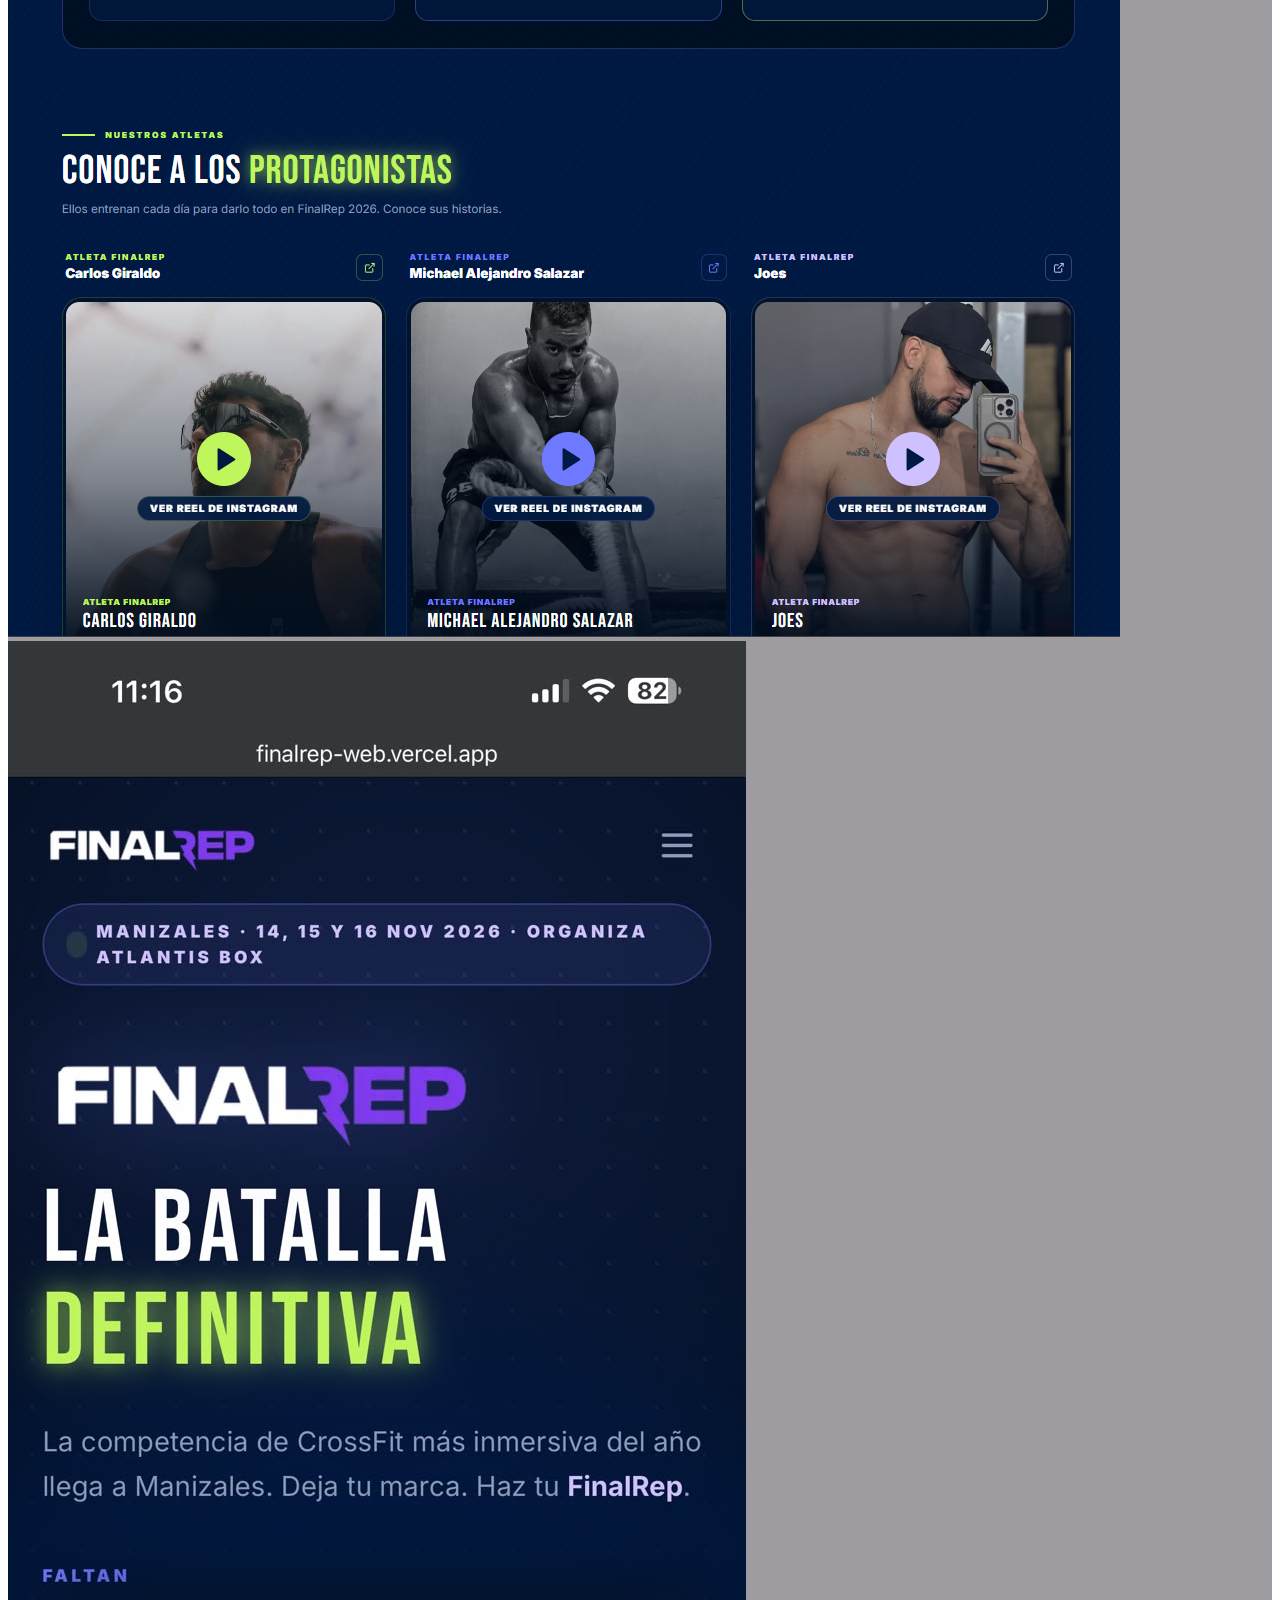
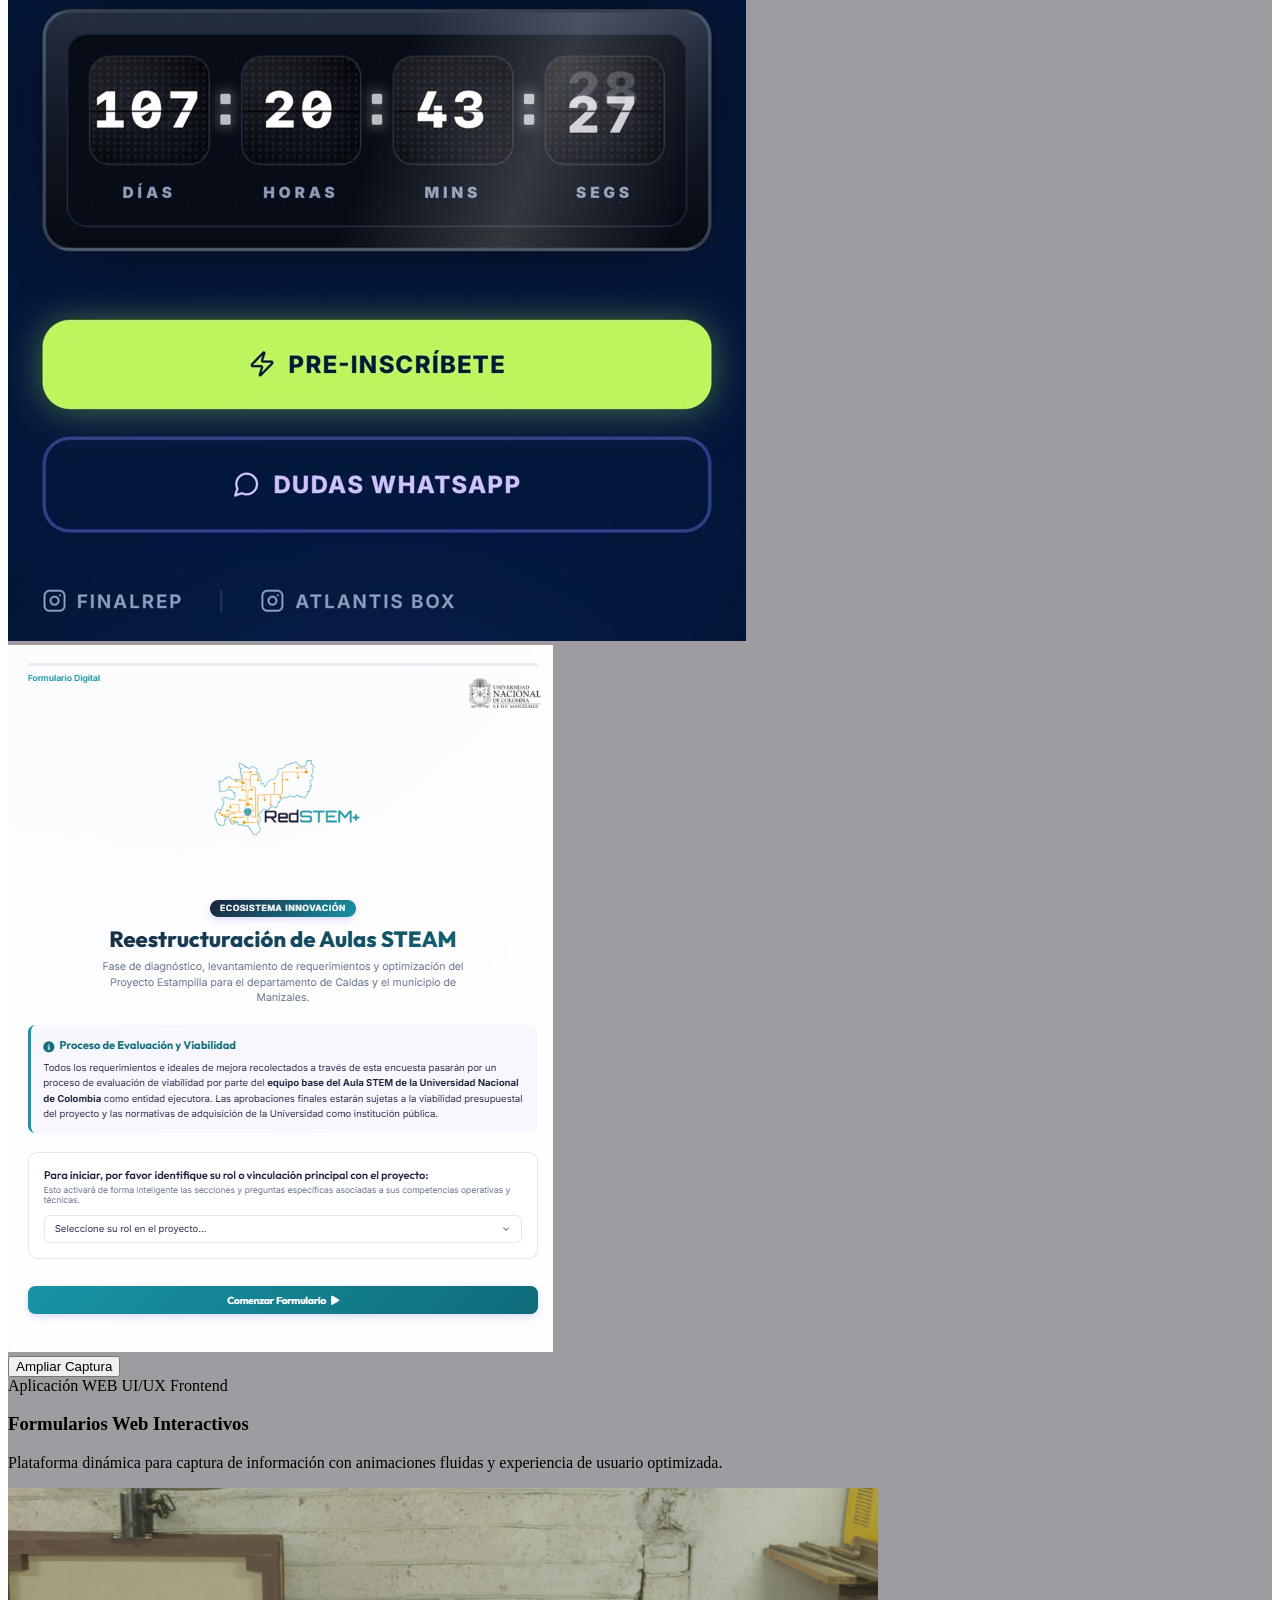
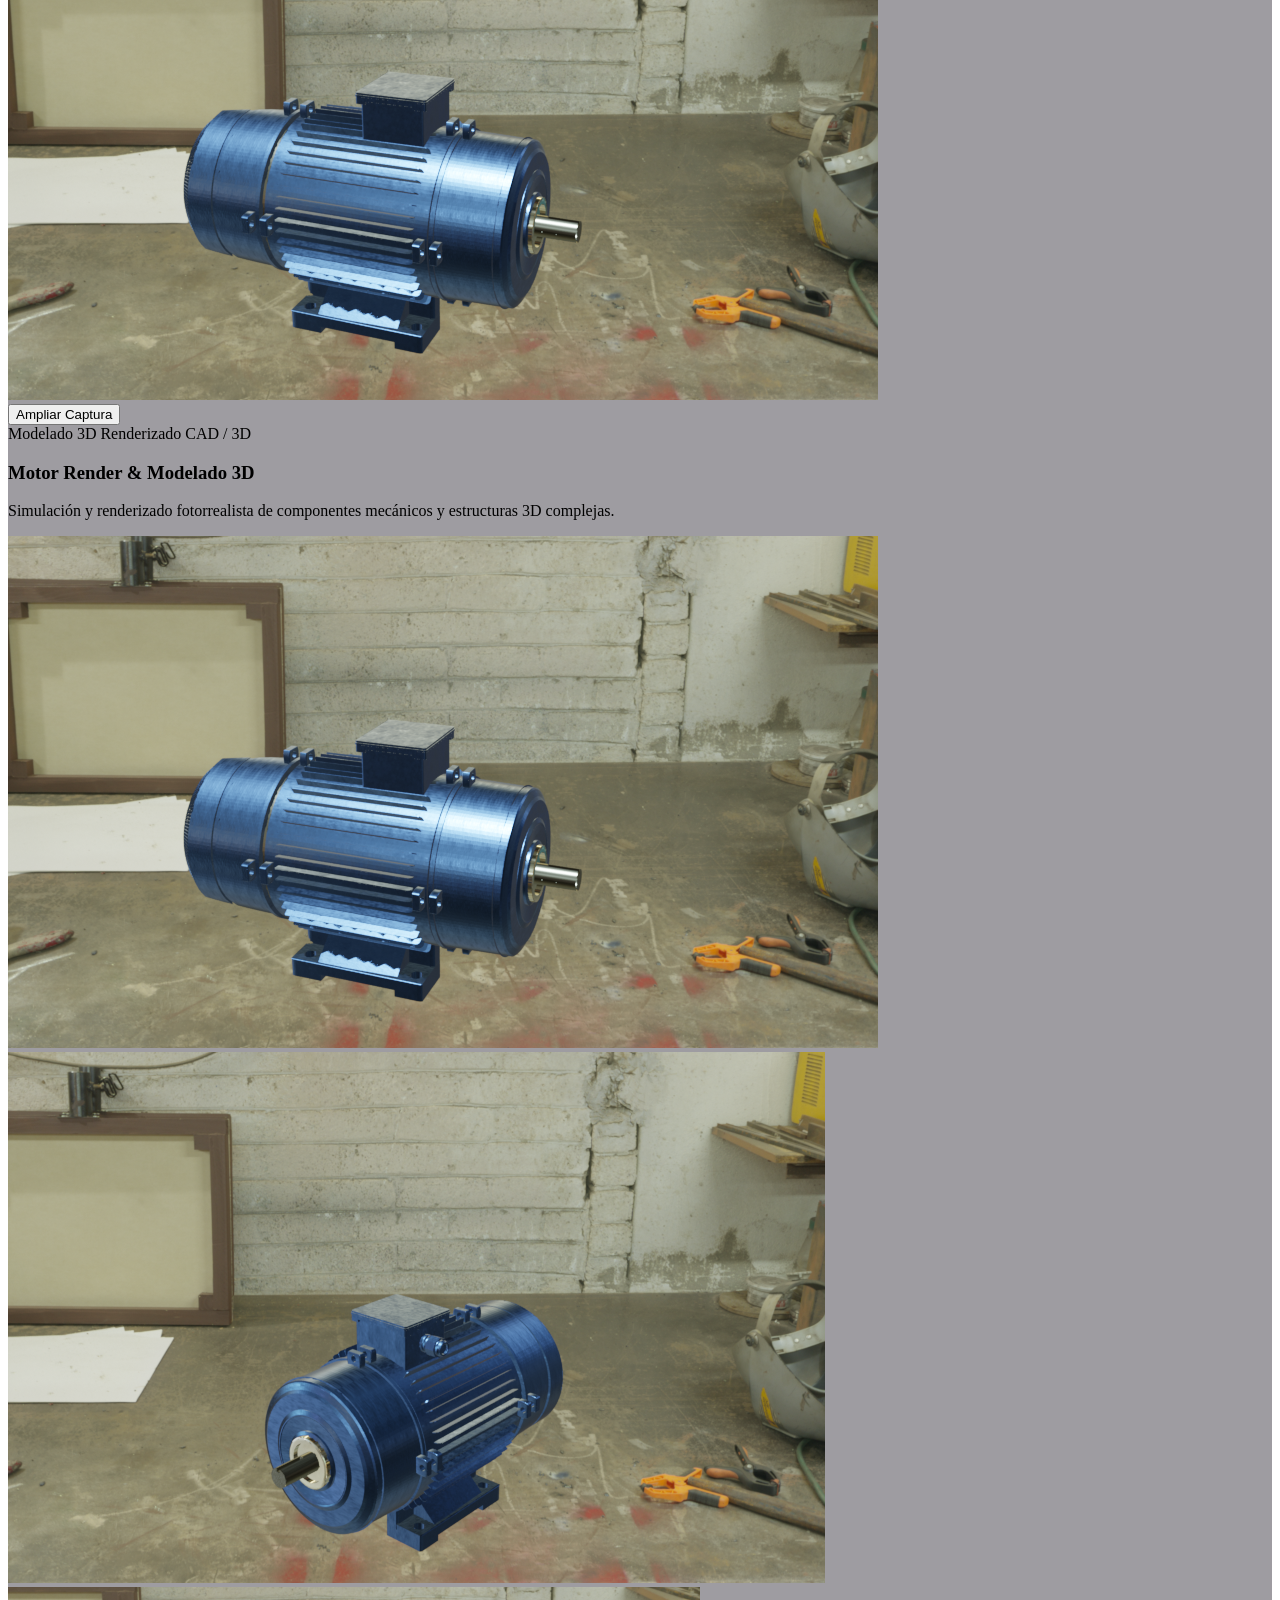
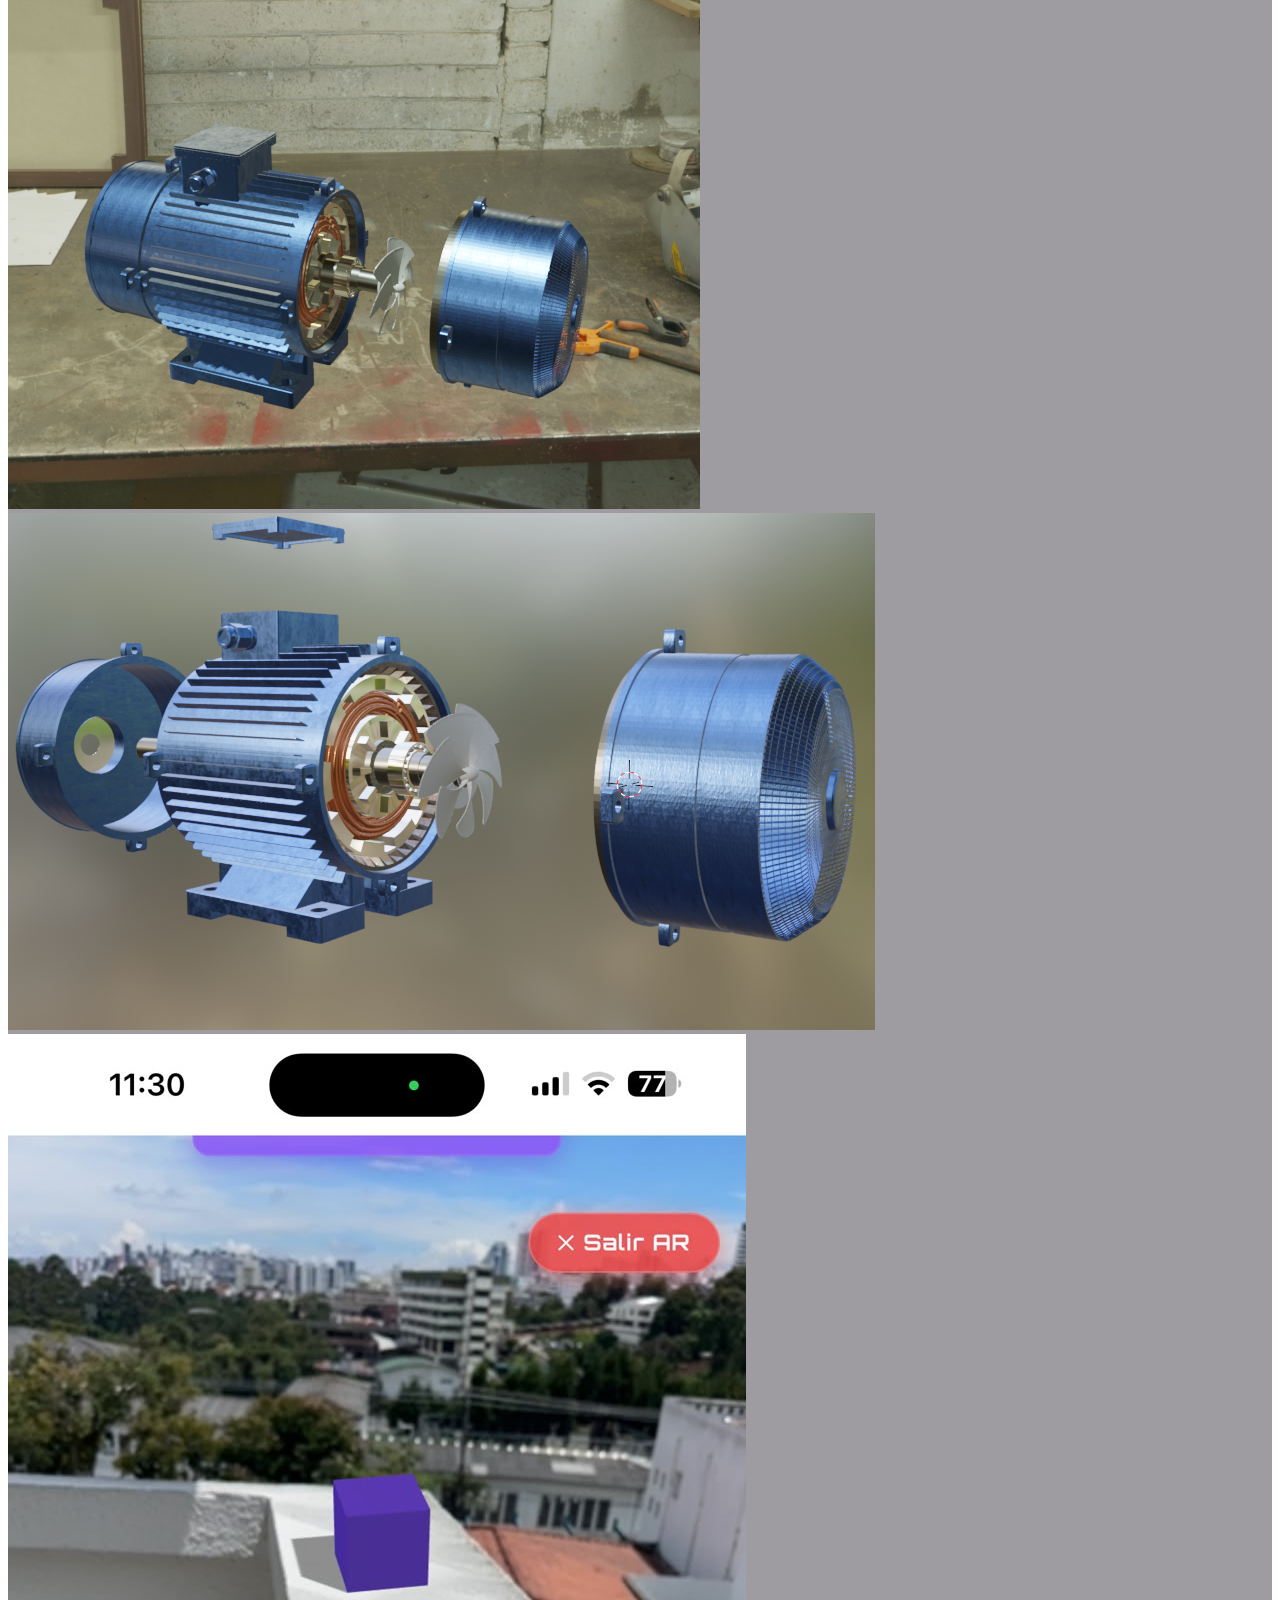
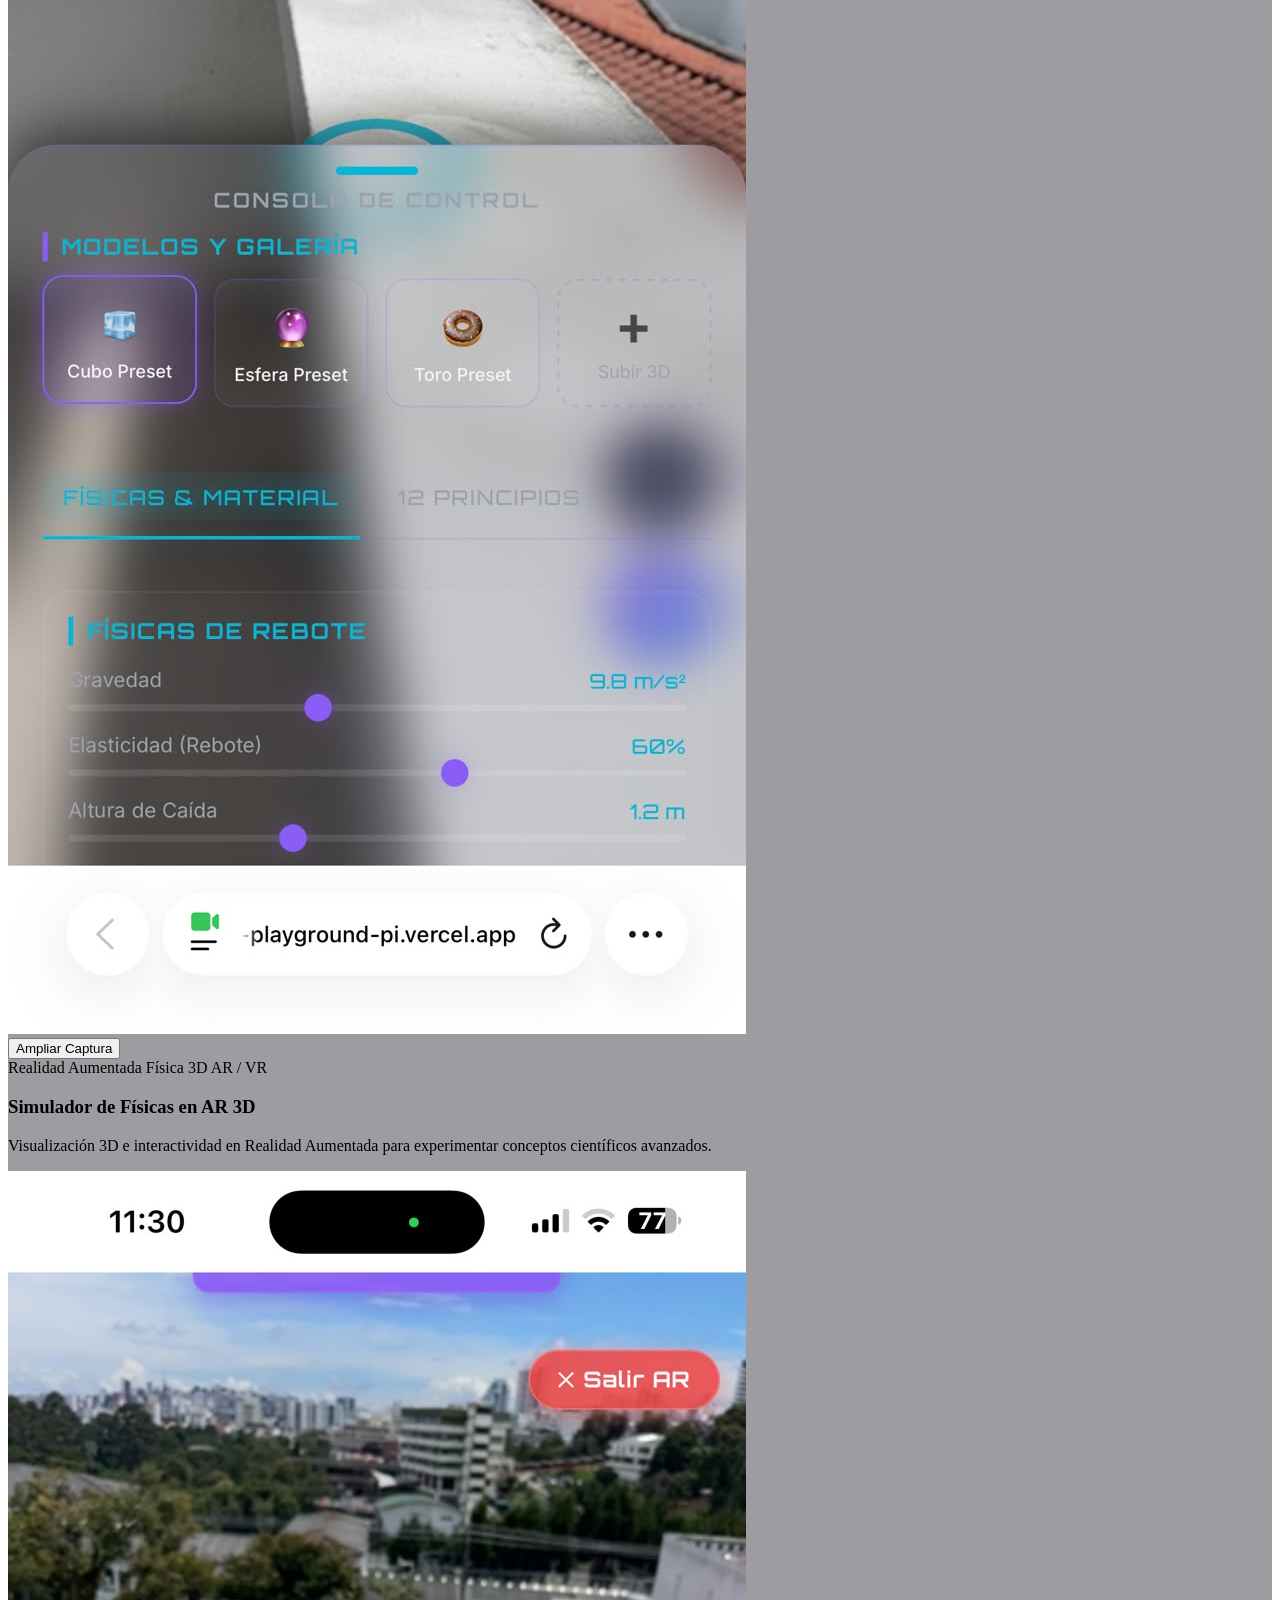
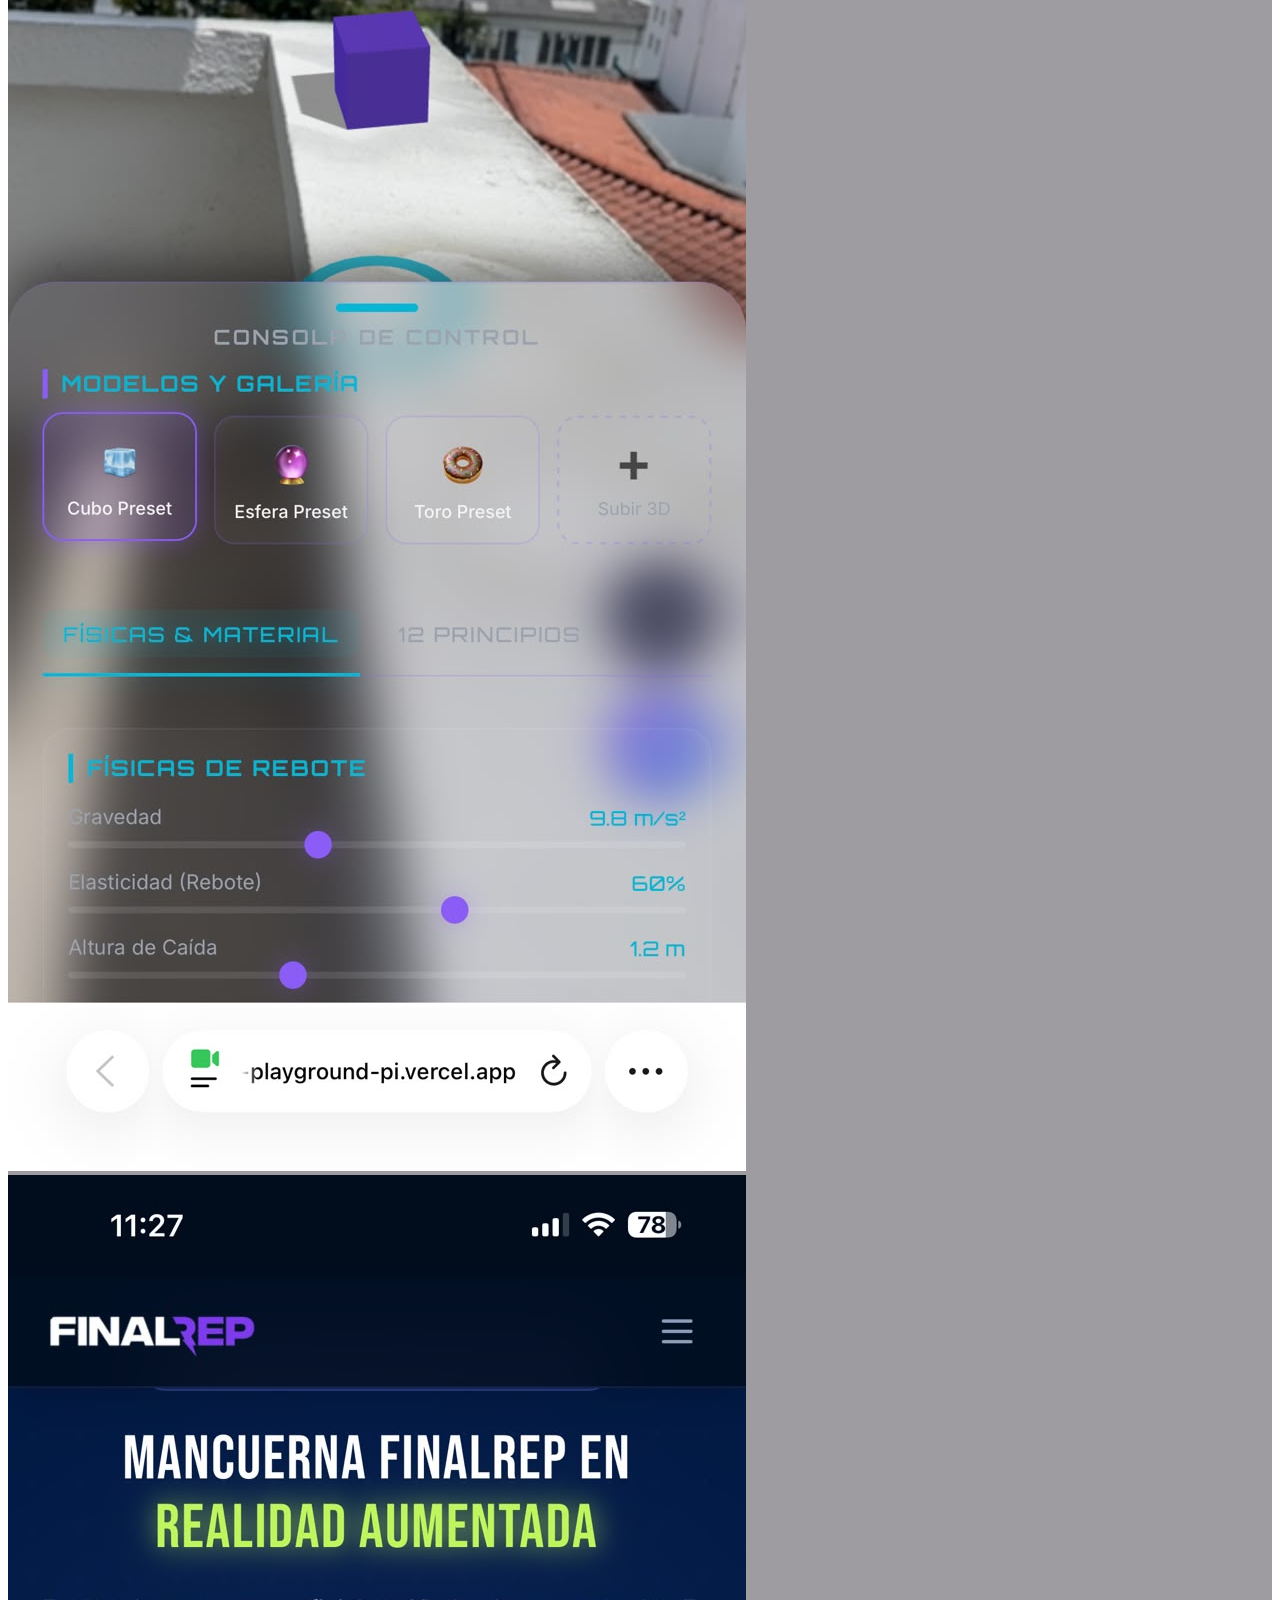
==== commit 4caad367: "Unify original portfolio content with Option 2 design system, Paleta 1, 3D Three.js engine and curso" ====
--- a/opcion2/index.html
+++ b/opcion2/index.html
@@ -31,7 +31,7 @@
   <script src="https://cdn.jsdelivr.net/npm/canvas-confetti@1.6.0/dist/confetti.browser.min.js"></script>
 
   <!-- Unified Stylesheet (Paleta de Colores 1 + Design System) -->
-  <link rel="stylesheet" href="style.css?v=3">
+  <link rel="stylesheet" href="style2.css?v=3">
 </head>
 <body>
   <!-- 3D Three.js Background Canvas -->
@@ -676,6 +676,6 @@
   <script src="three-setup.js?v=1"></script>
 
   <!-- Unified Interactive Logic Script -->
-  <script src="script.js?v=3"></script>
+  <script src="script2.js?v=3"></script>
 </body>
 </html>
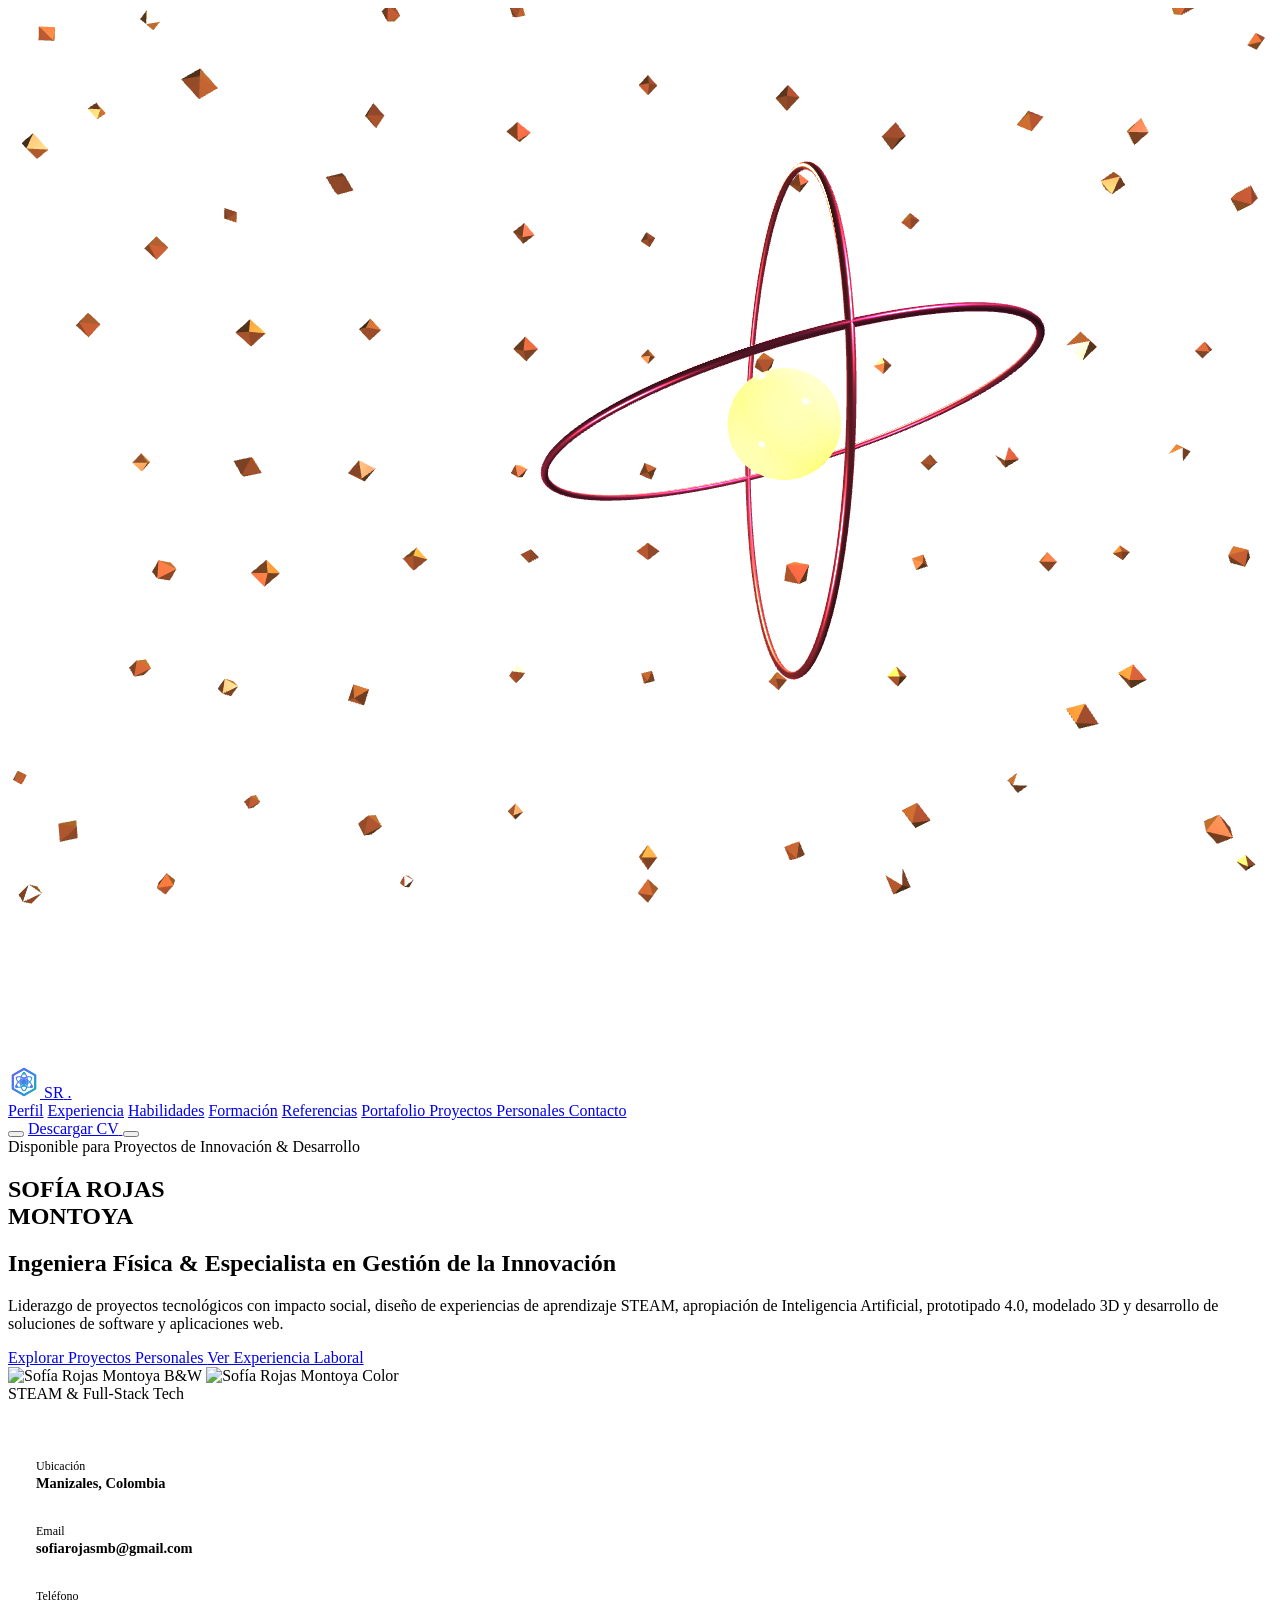
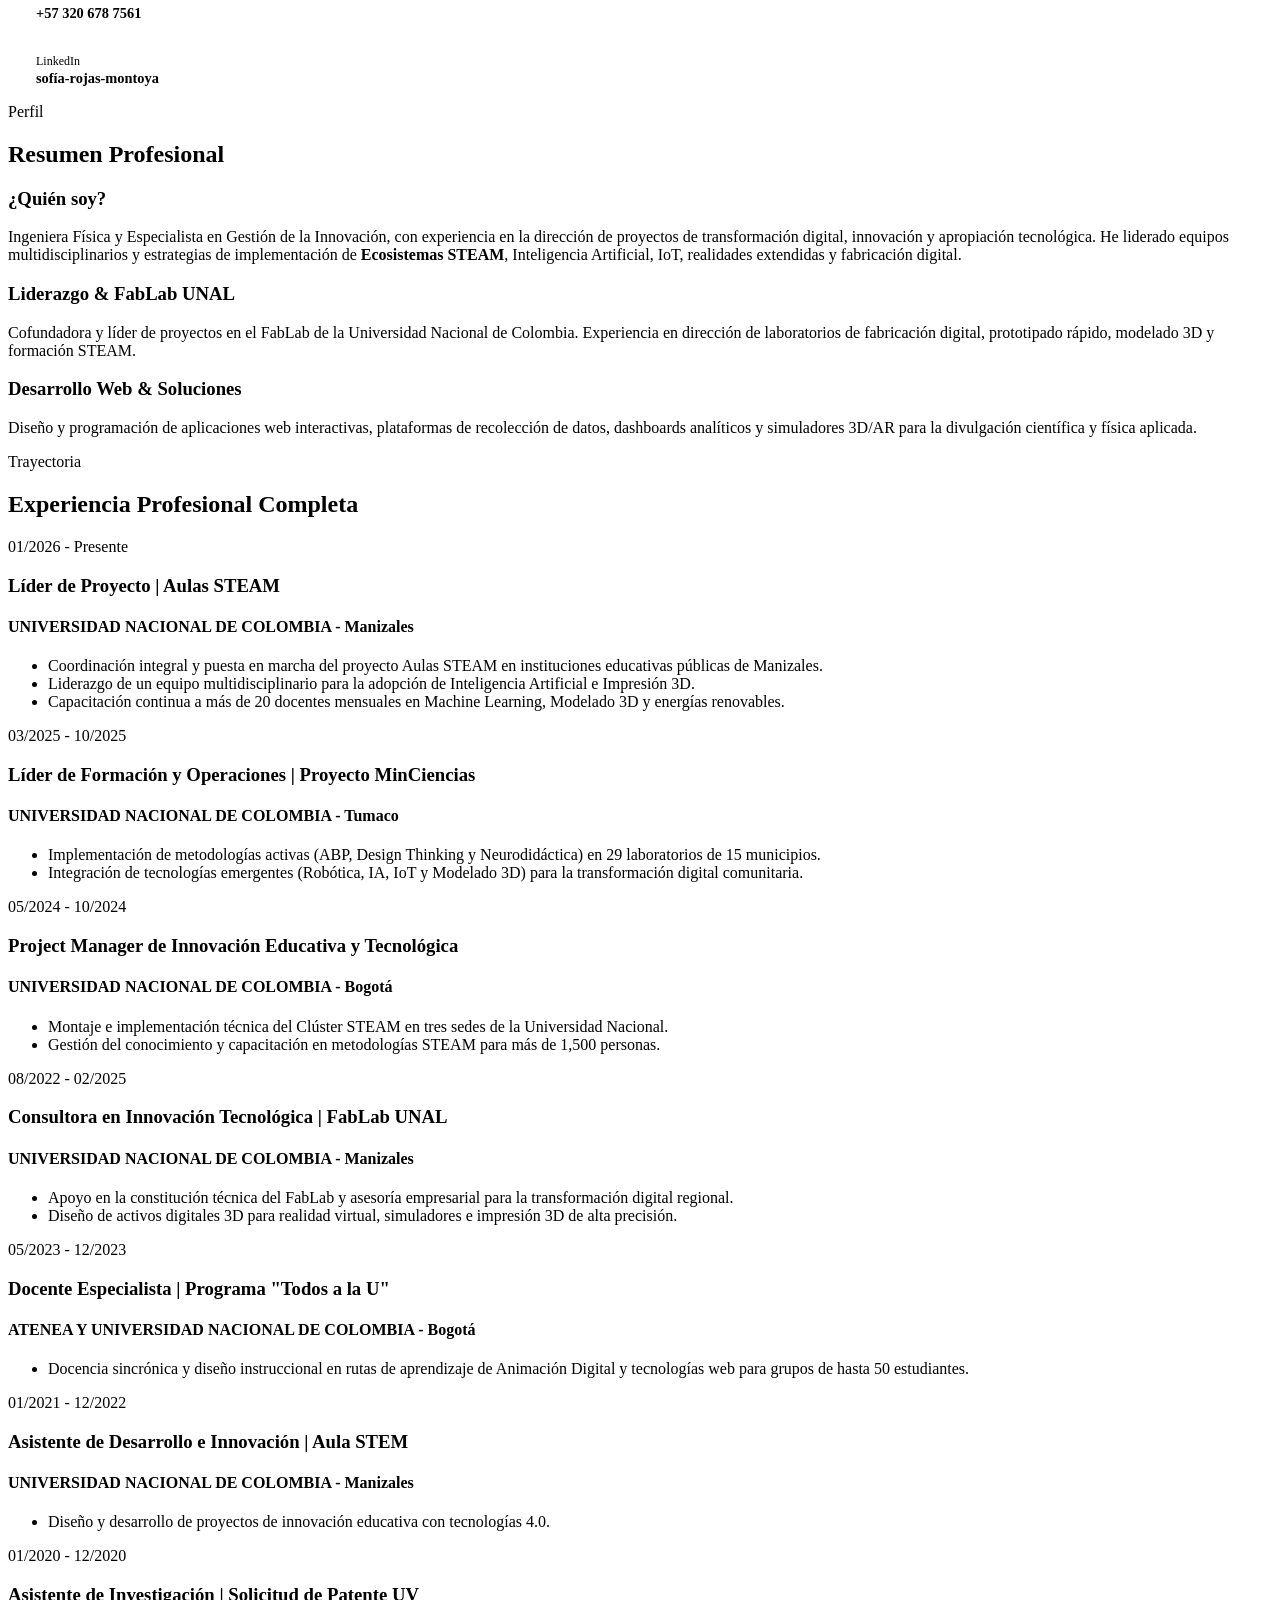
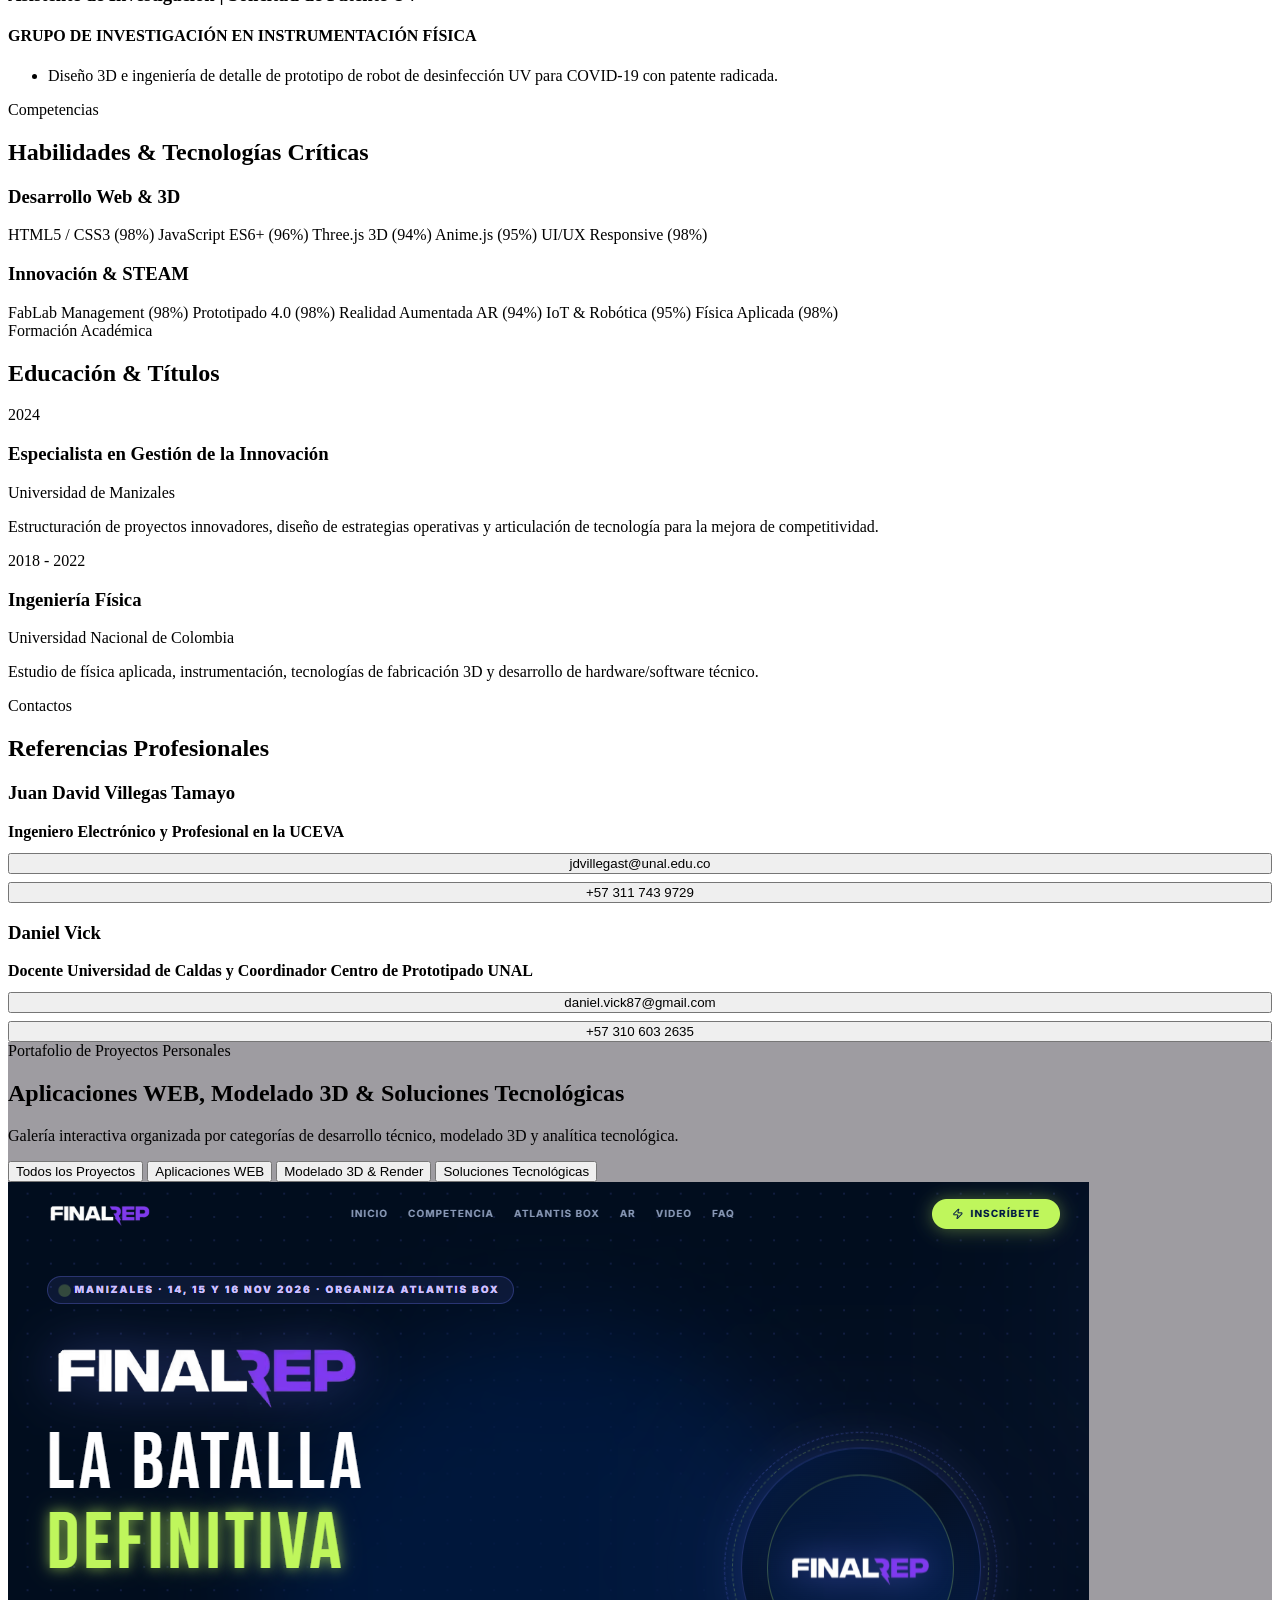
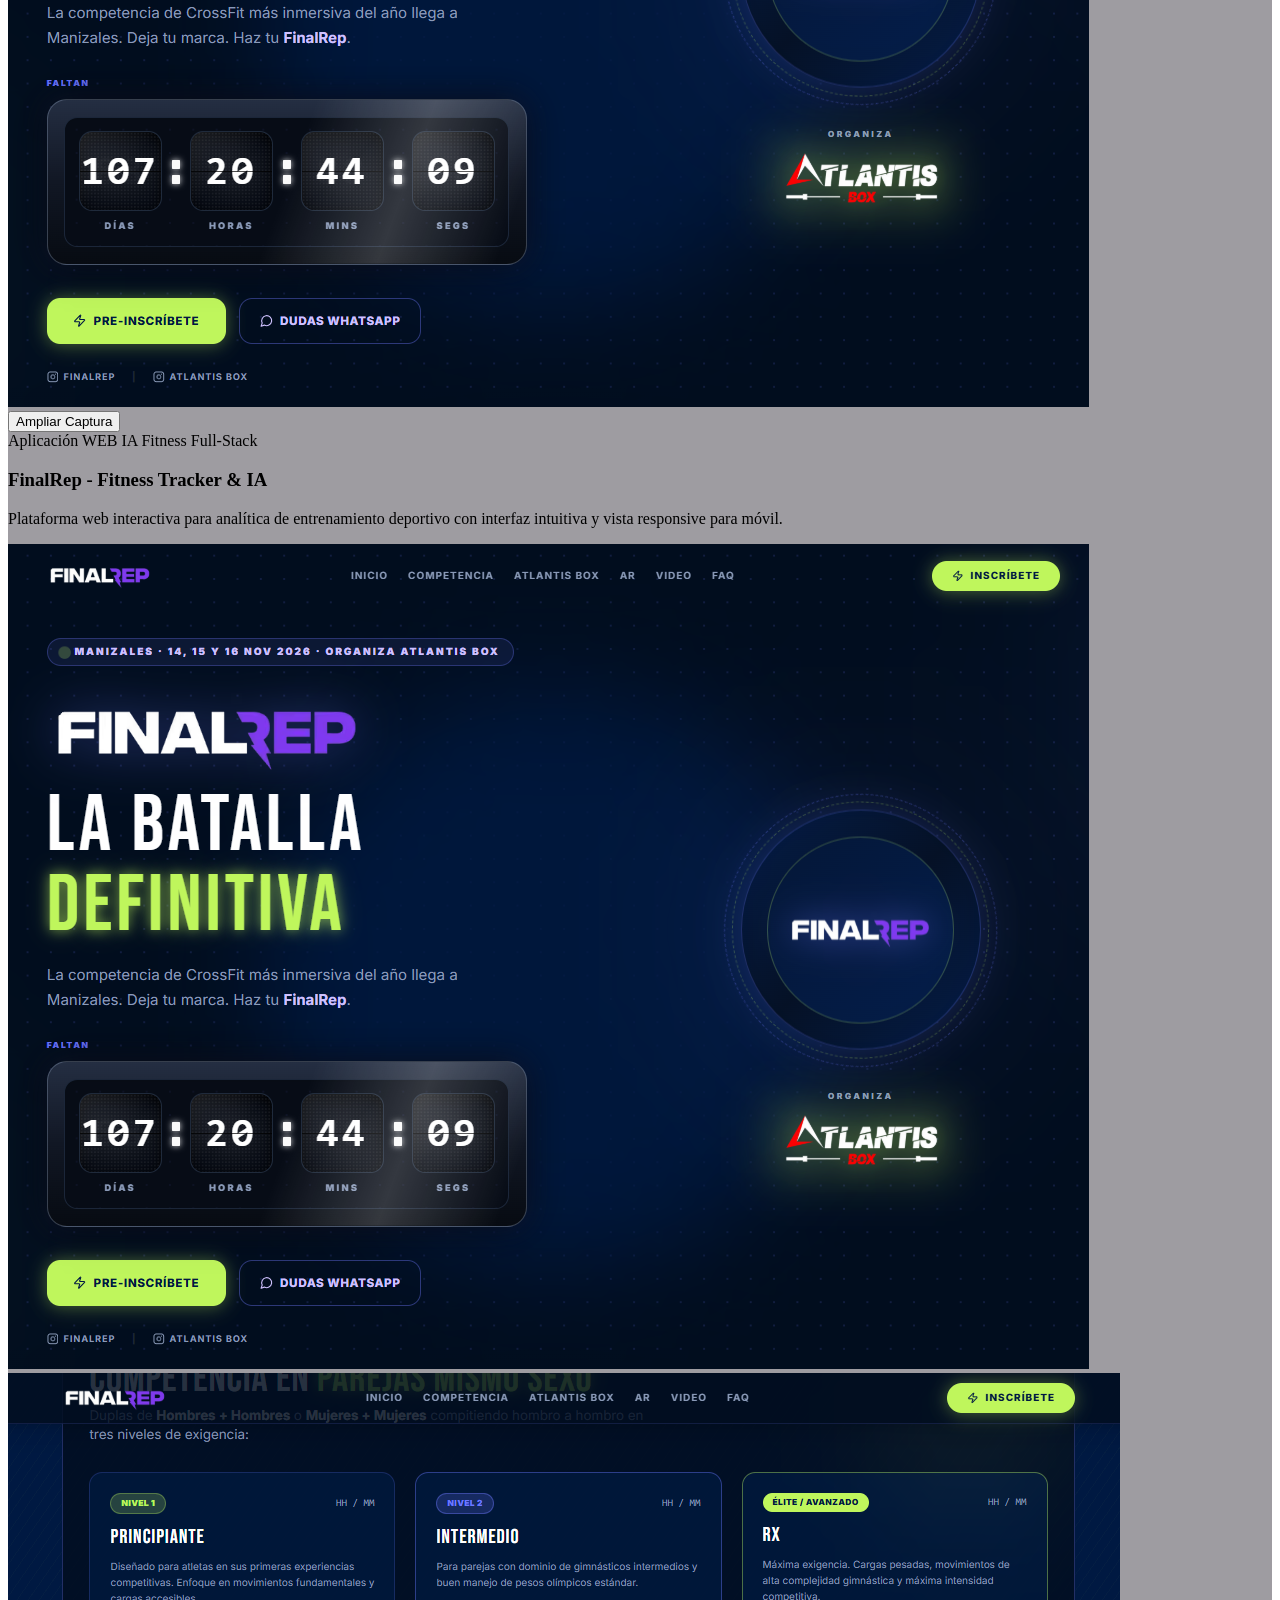
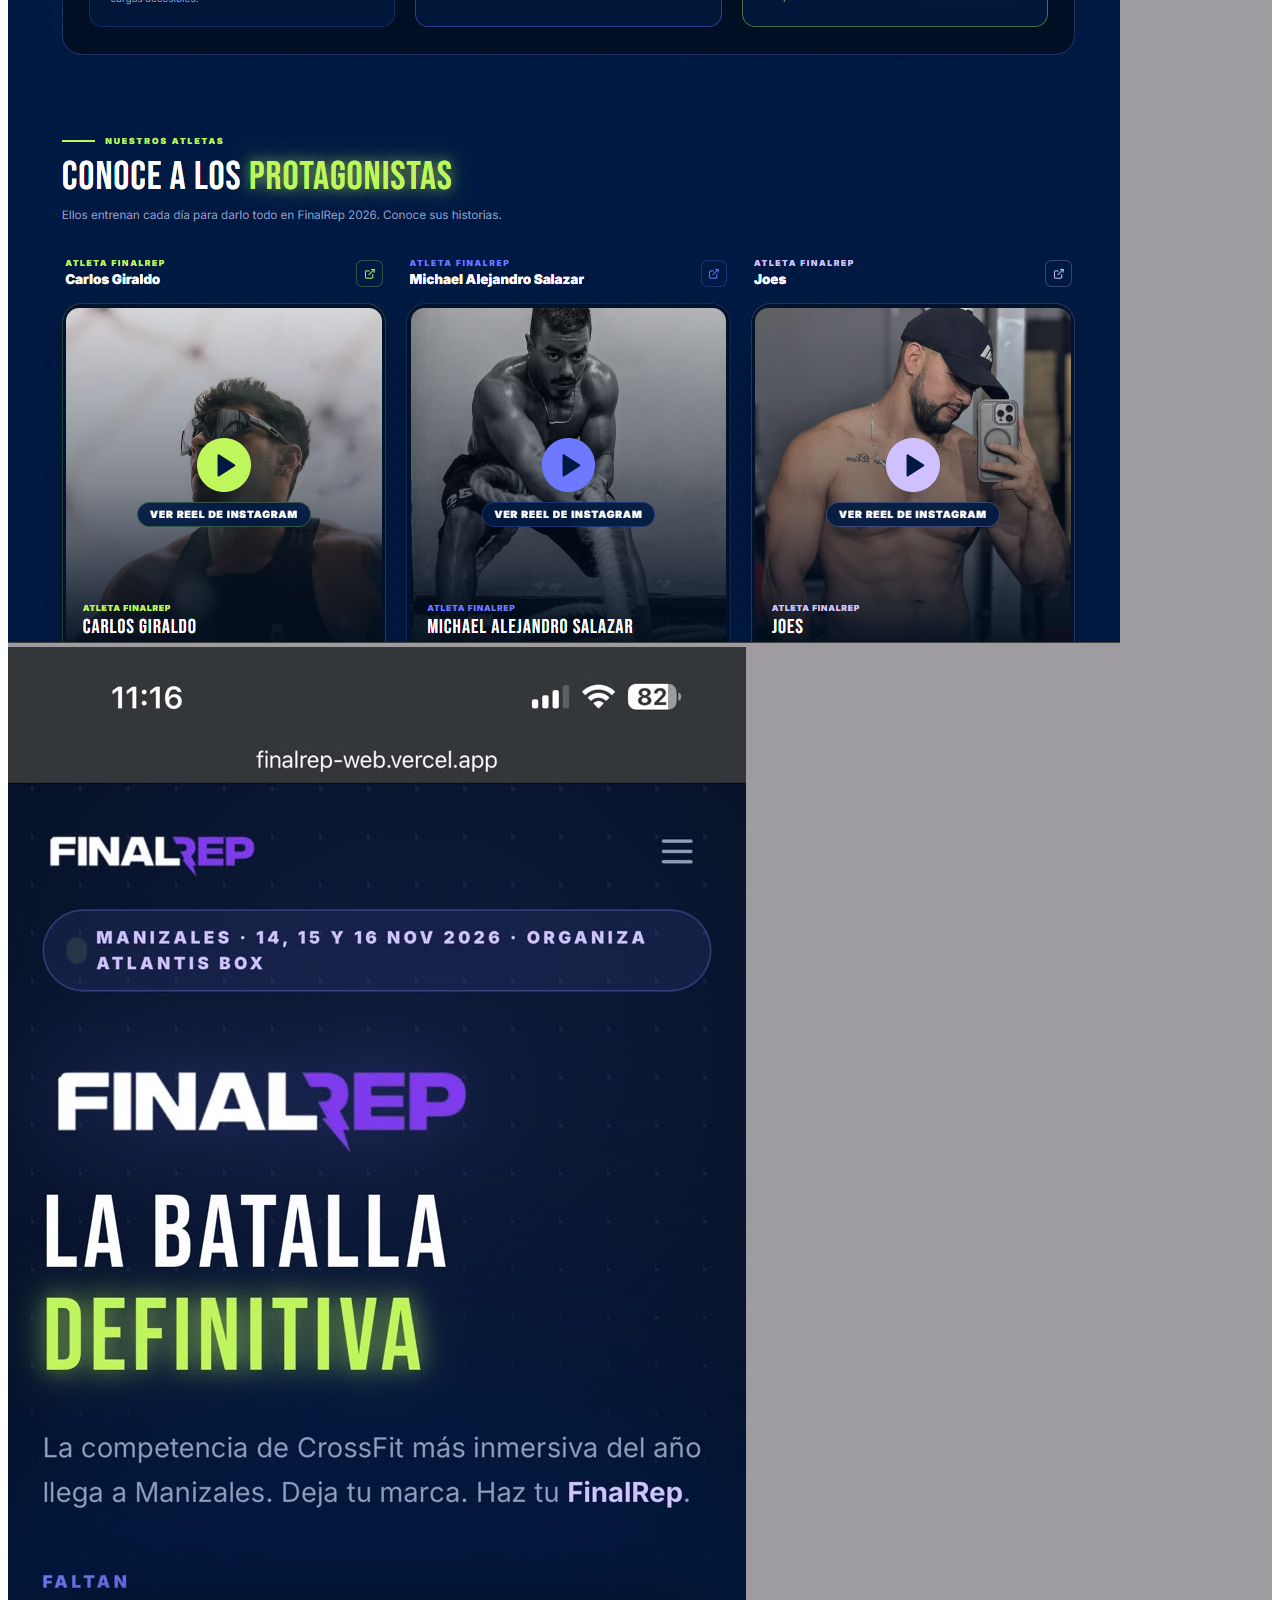
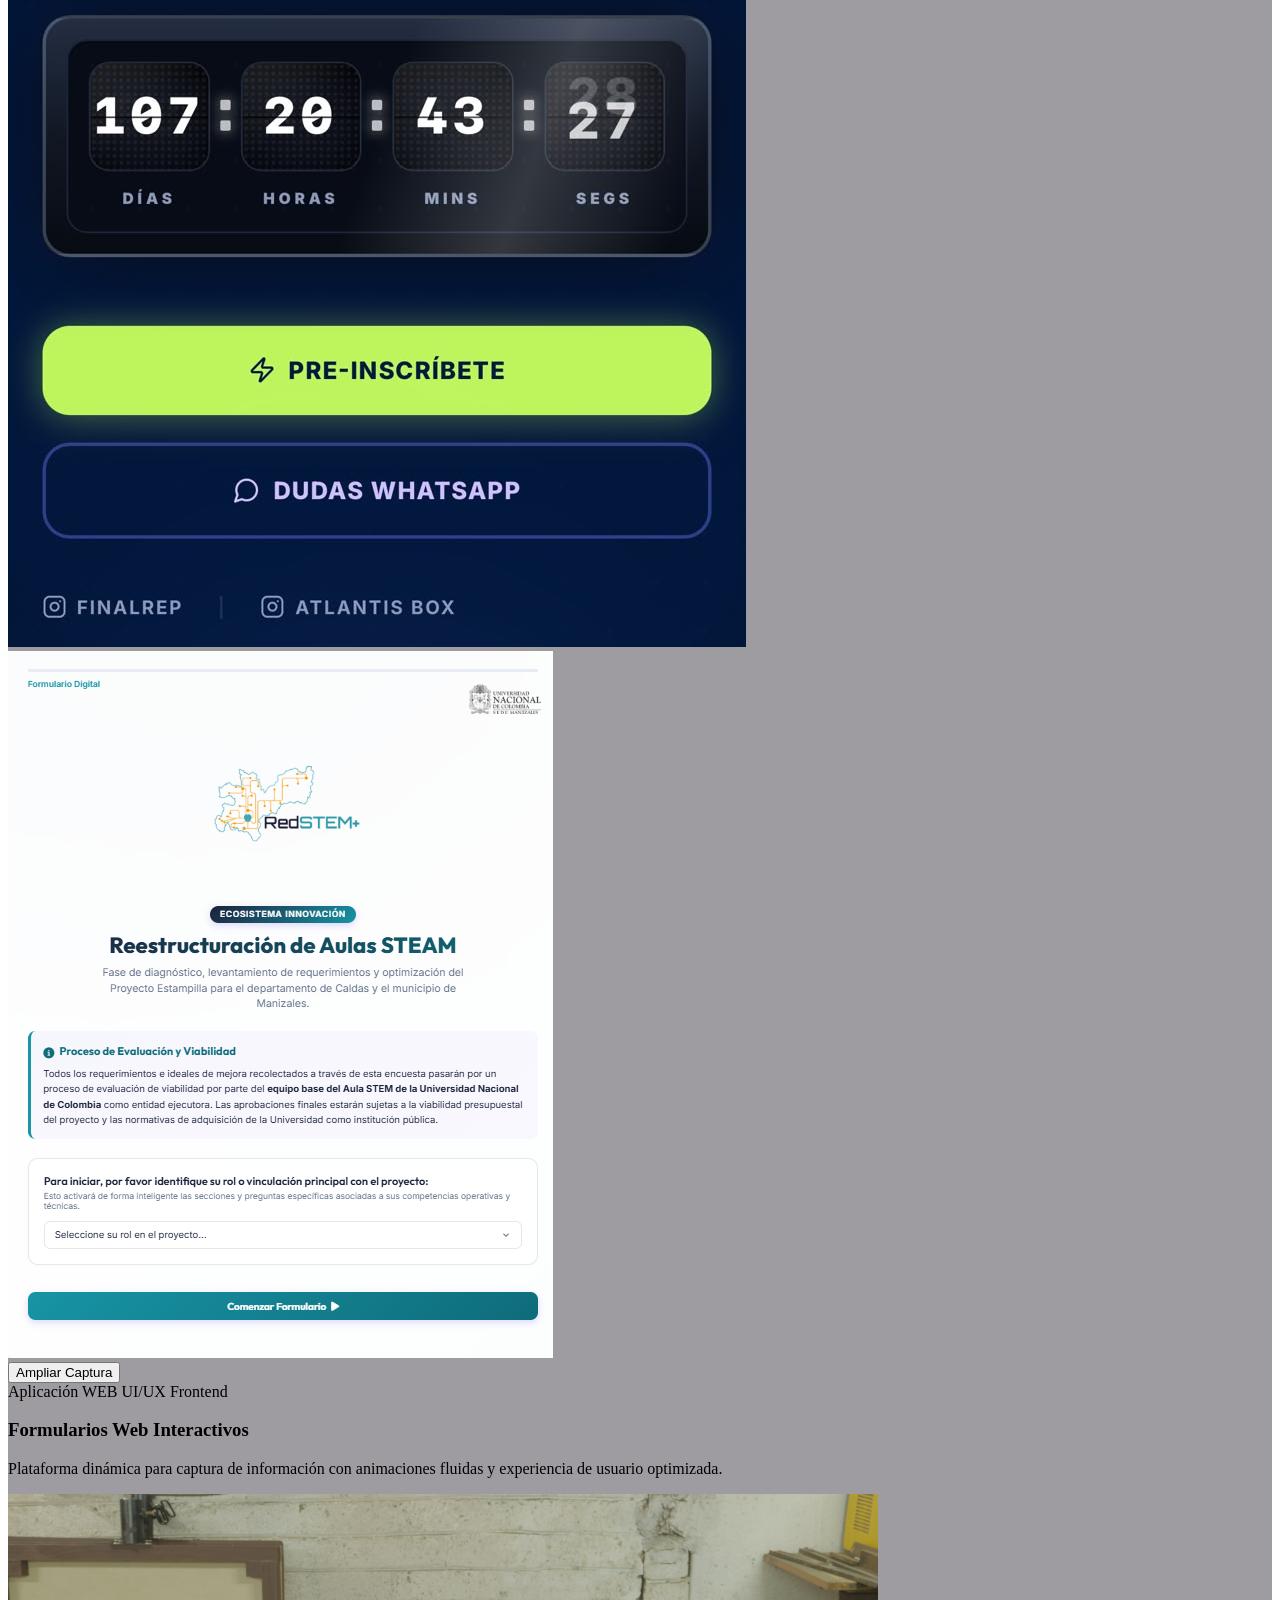
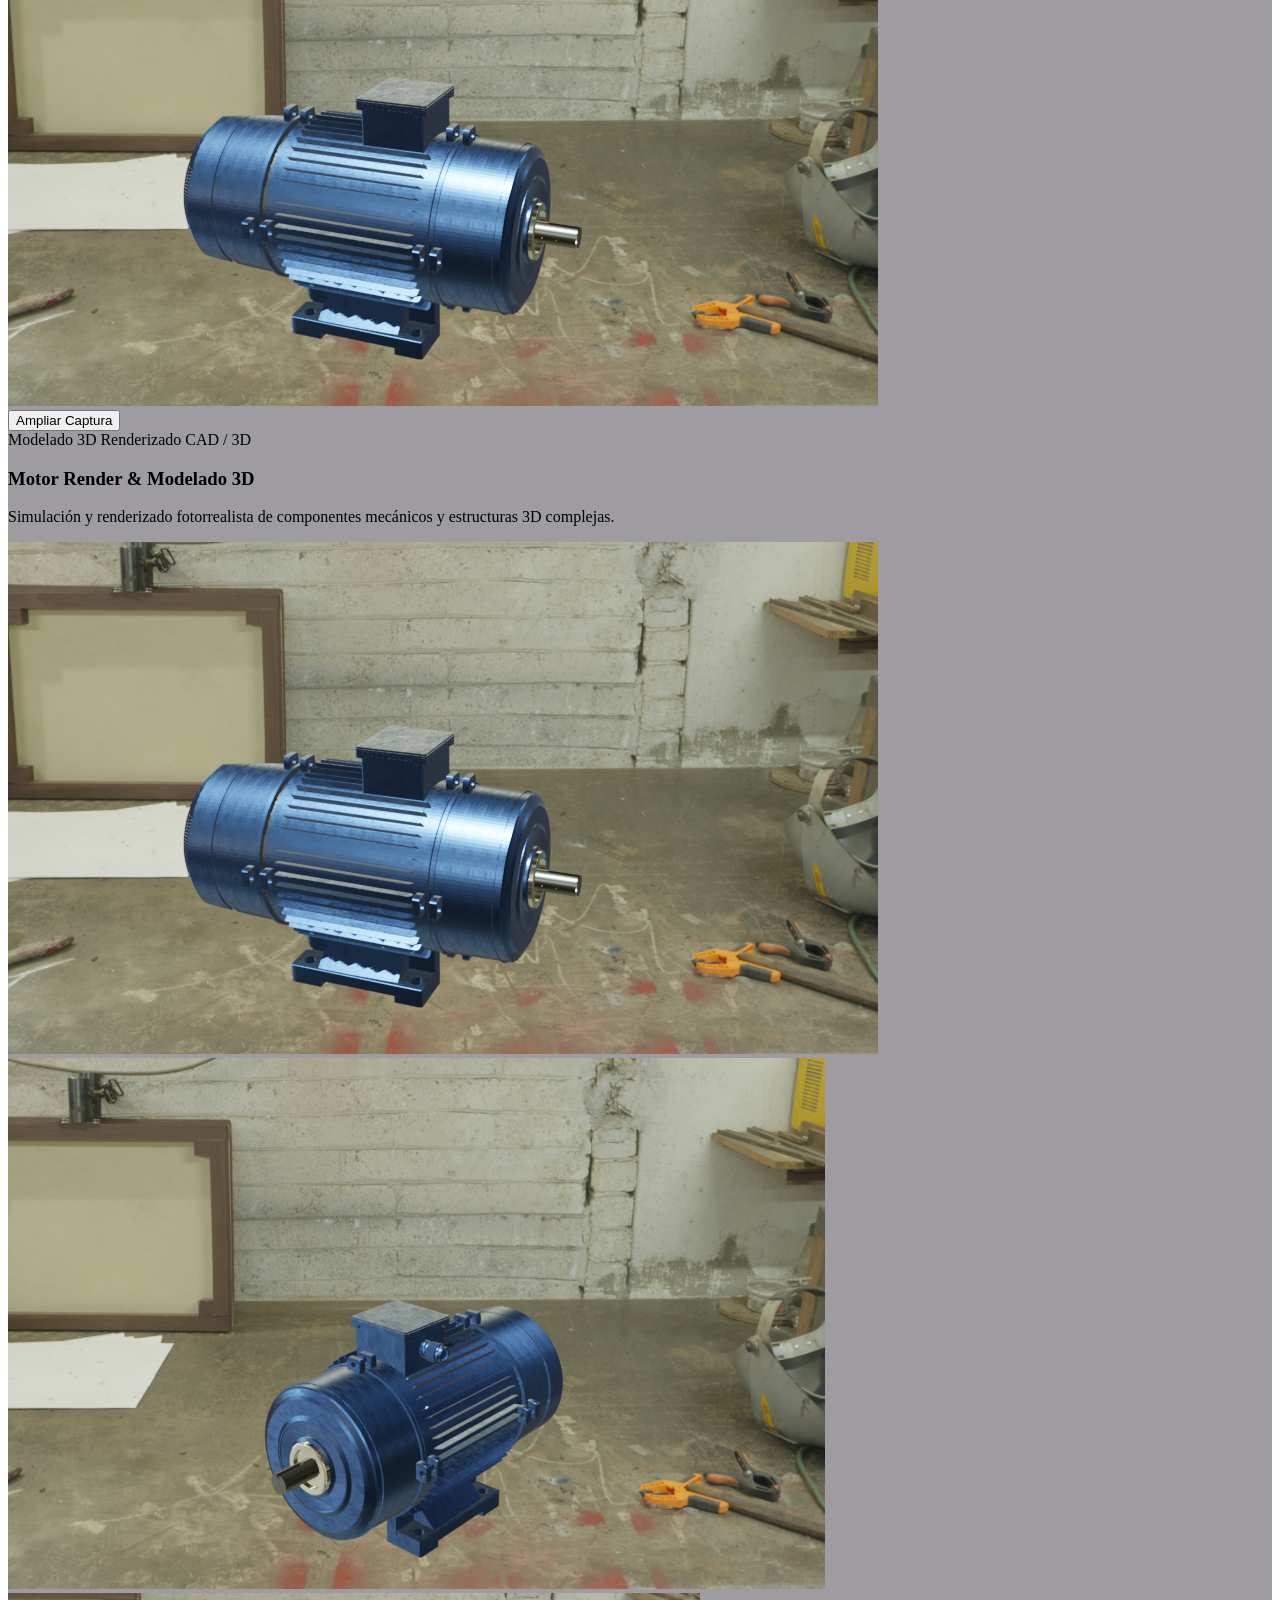
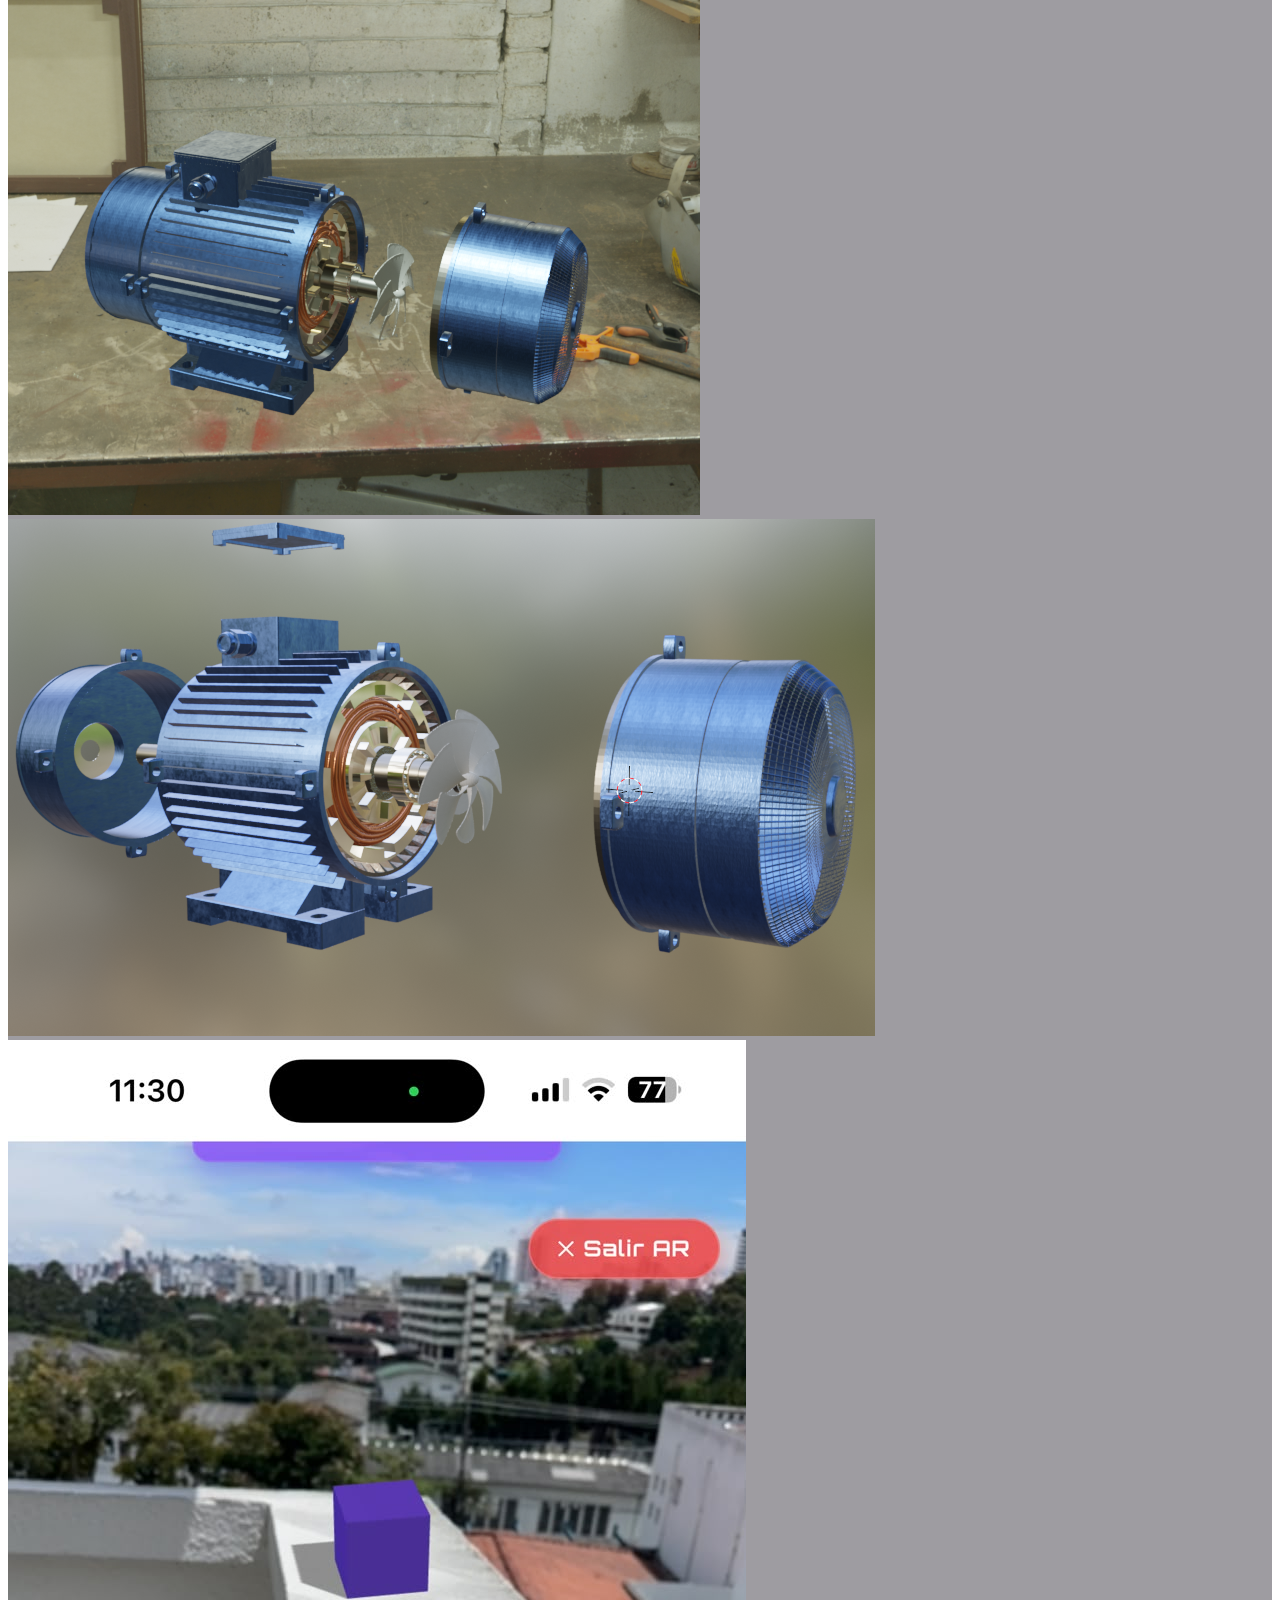
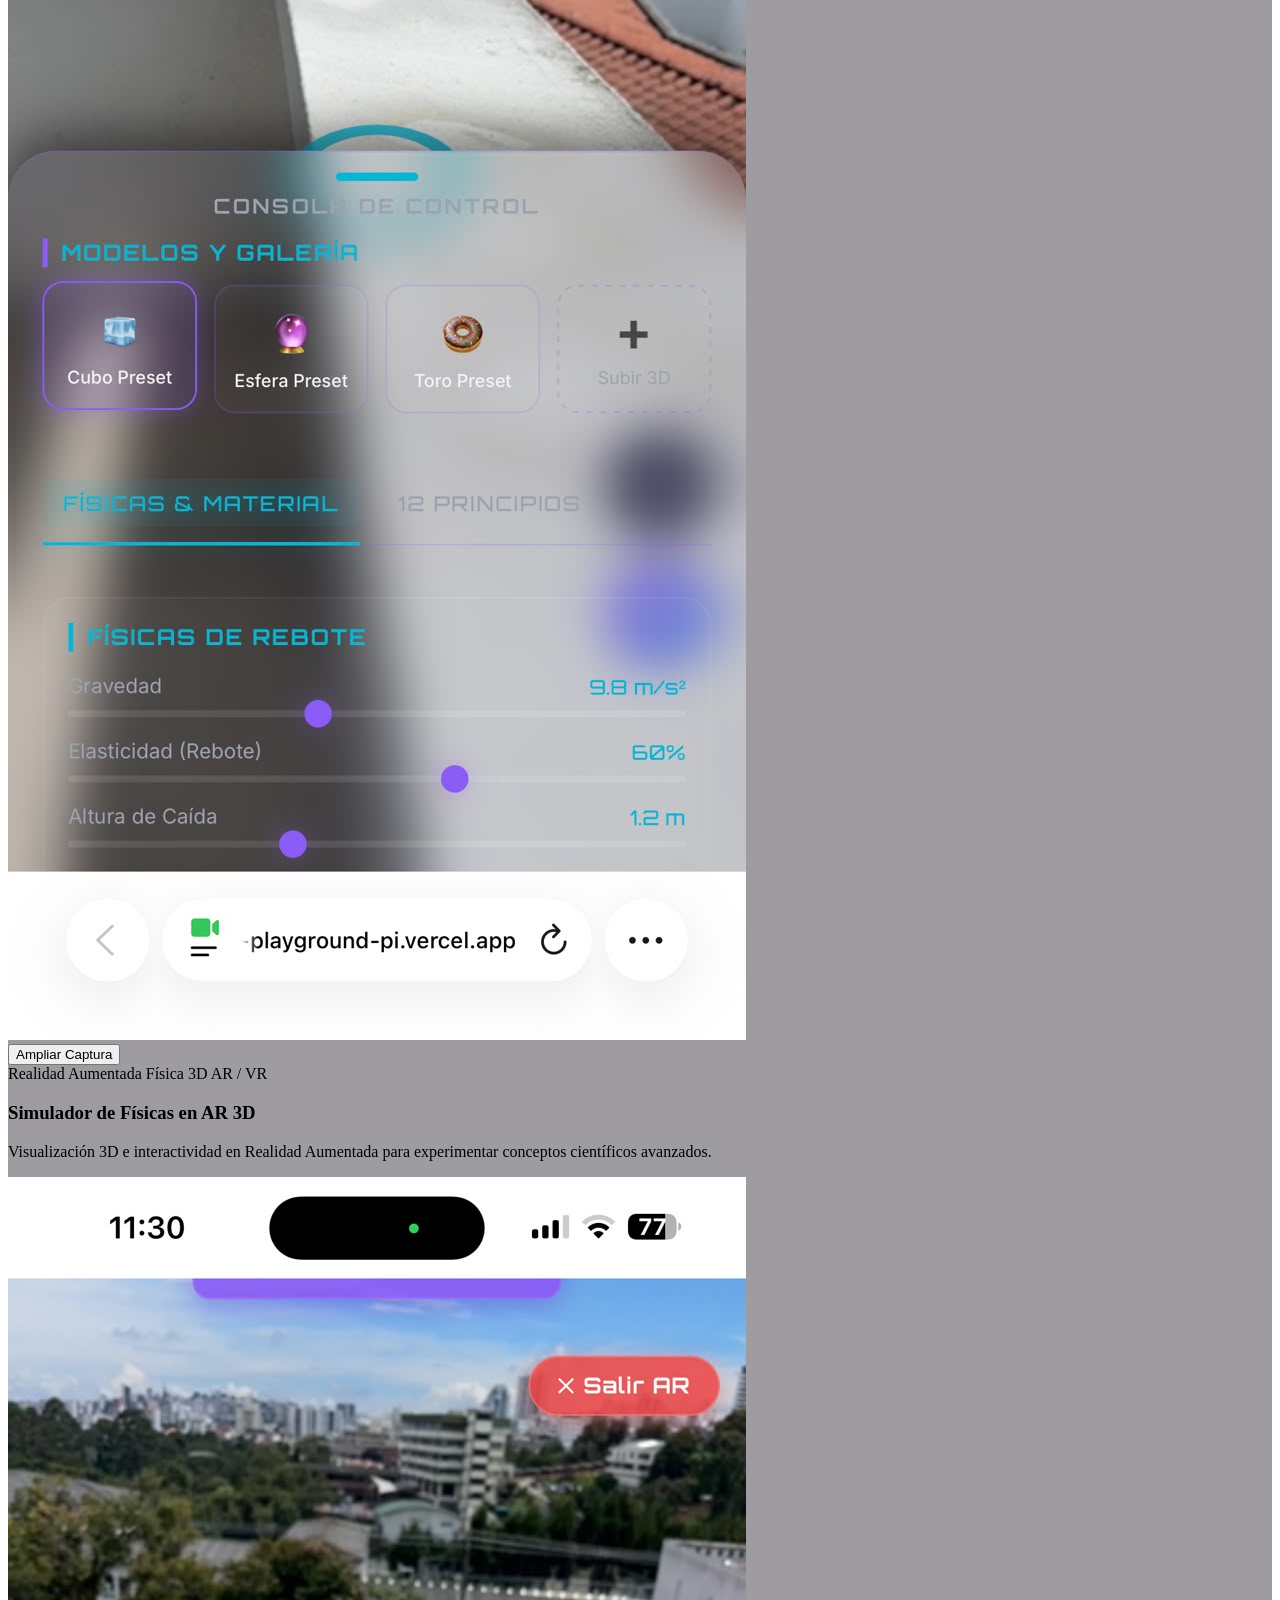
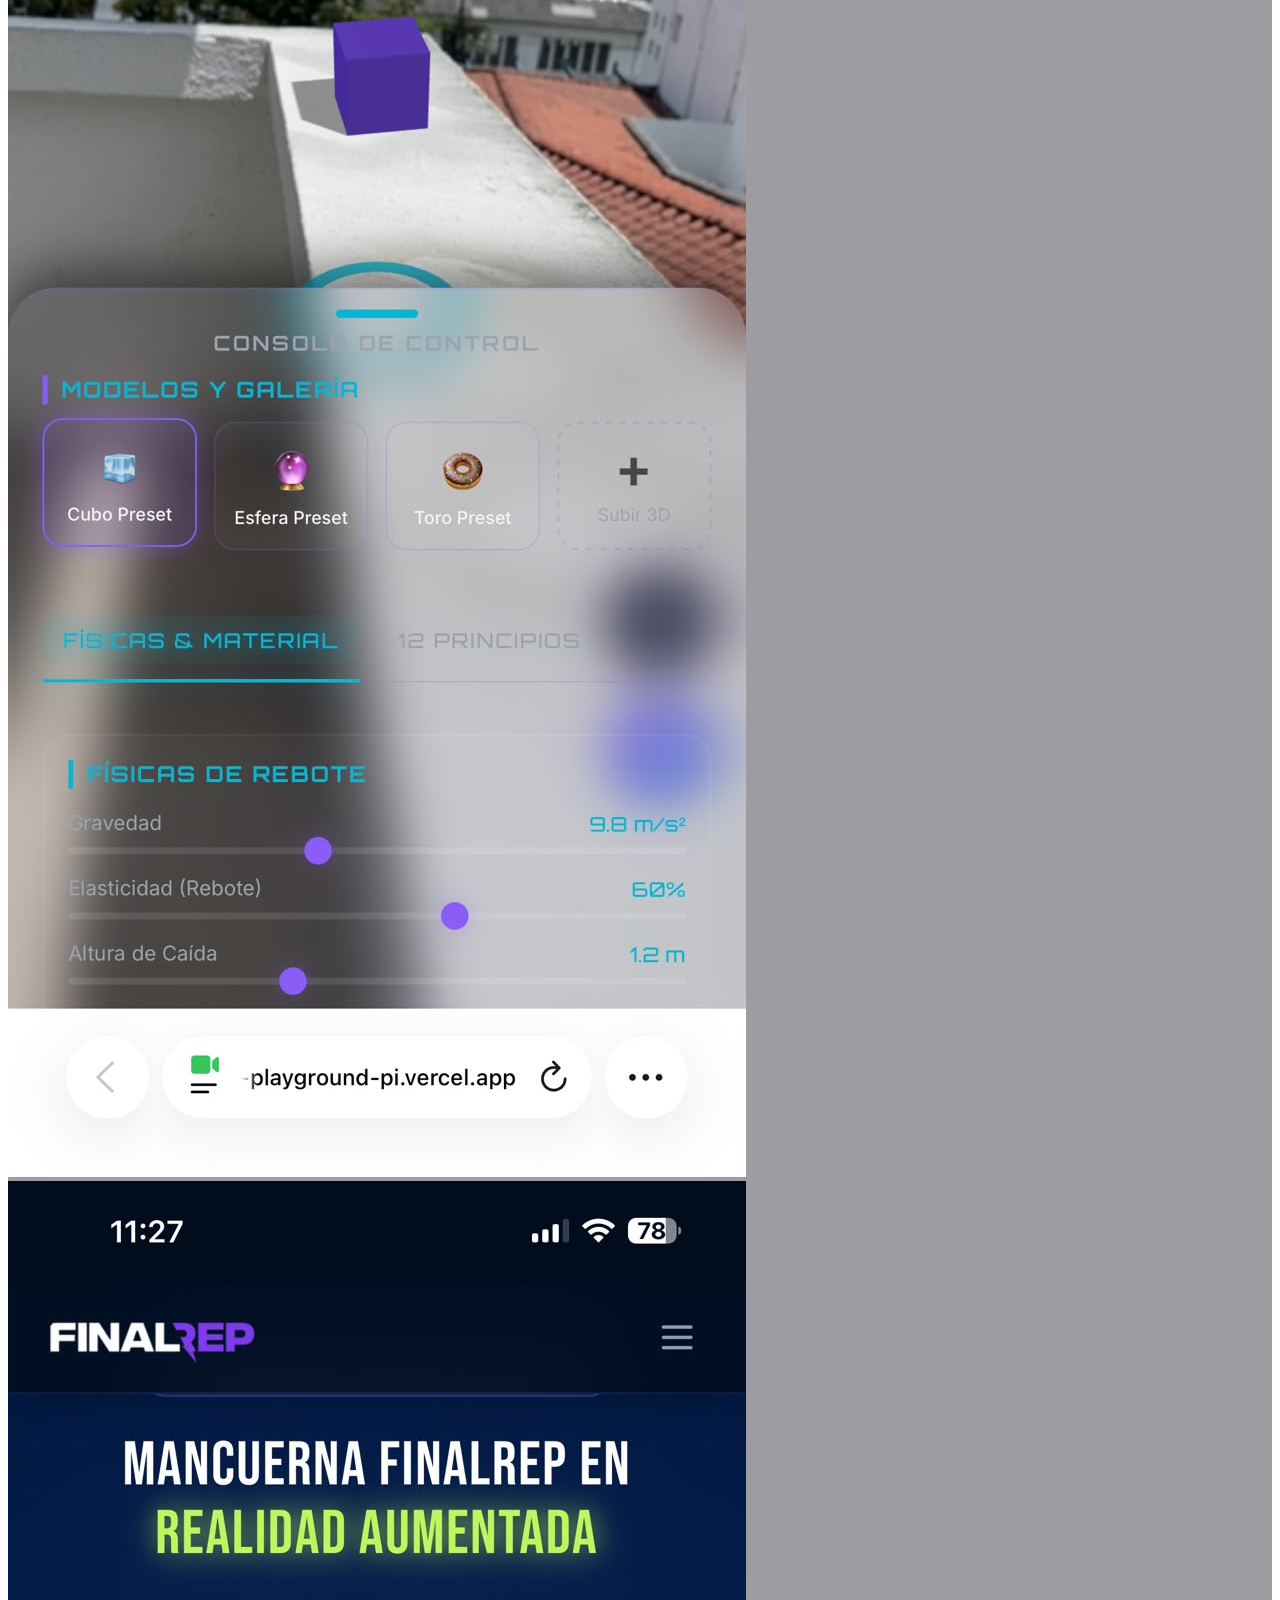
==== commit 703acde0: "Synchronize updated references and phone numbers across all pages" ====
--- a/opcion2/index.html
+++ b/opcion2/index.html
@@ -396,14 +396,32 @@
         <div class="about-grid">
           <div class="card">
             <h3>Juan David Villegas Tamayo</h3>
-            <p style="color: var(--warm-coral); font-weight: 600;">Ingeniero Electrónico</p>
-            <p style="margin-top: 8px; color: var(--text-secondary);">Email: jdvillegast@unal.edu.co</p>
-            <p style="color: var(--text-secondary);">Teléfono: +57 311 743 9729</p>
-          </div>
+            <p style="color: var(--warm-coral); font-weight: 600; margin-bottom: 12px;">Ingeniero Electrónico y Profesional en la UCEVA</p>
+            <div style="display: flex; flex-direction: column; gap: 8px;">
+              <button class="btn btn-outline btn-sm btn-copy" data-copy="jdvillegast@unal.edu.co">
+                <i data-lucide="mail"></i>
+                <span>jdvillegast@unal.edu.co</span>
+              </button>
+              <button class="btn btn-outline btn-sm btn-copy" data-copy="3117439729">
+                <i data-lucide="phone"></i>
+                <span>+57 311 743 9729</span>
+              </button>
+            </div>
+          </div>
+
           <div class="card">
             <h3>Daniel Vick</h3>
-            <p style="color: var(--warm-coral); font-weight: 600;">Coordinador Aula STEM UNAL</p>
-            <p style="margin-top: 8px; color: var(--text-secondary);">Email: daniel.vick87@gmail.com</p>
+            <p style="color: var(--warm-coral); font-weight: 600; margin-bottom: 12px;">Docente Universidad de Caldas y Coordinador Centro de Prototipado UNAL</p>
+            <div style="display: flex; flex-direction: column; gap: 8px;">
+              <button class="btn btn-outline btn-sm btn-copy" data-copy="daniel.vick87@gmail.com">
+                <i data-lucide="mail"></i>
+                <span>daniel.vick87@gmail.com</span>
+              </button>
+              <button class="btn btn-outline btn-sm btn-copy" data-copy="3106032635">
+                <i data-lucide="phone"></i>
+                <span>+57 310 603 2635</span>
+              </button>
+            </div>
           </div>
         </div>
       </div>
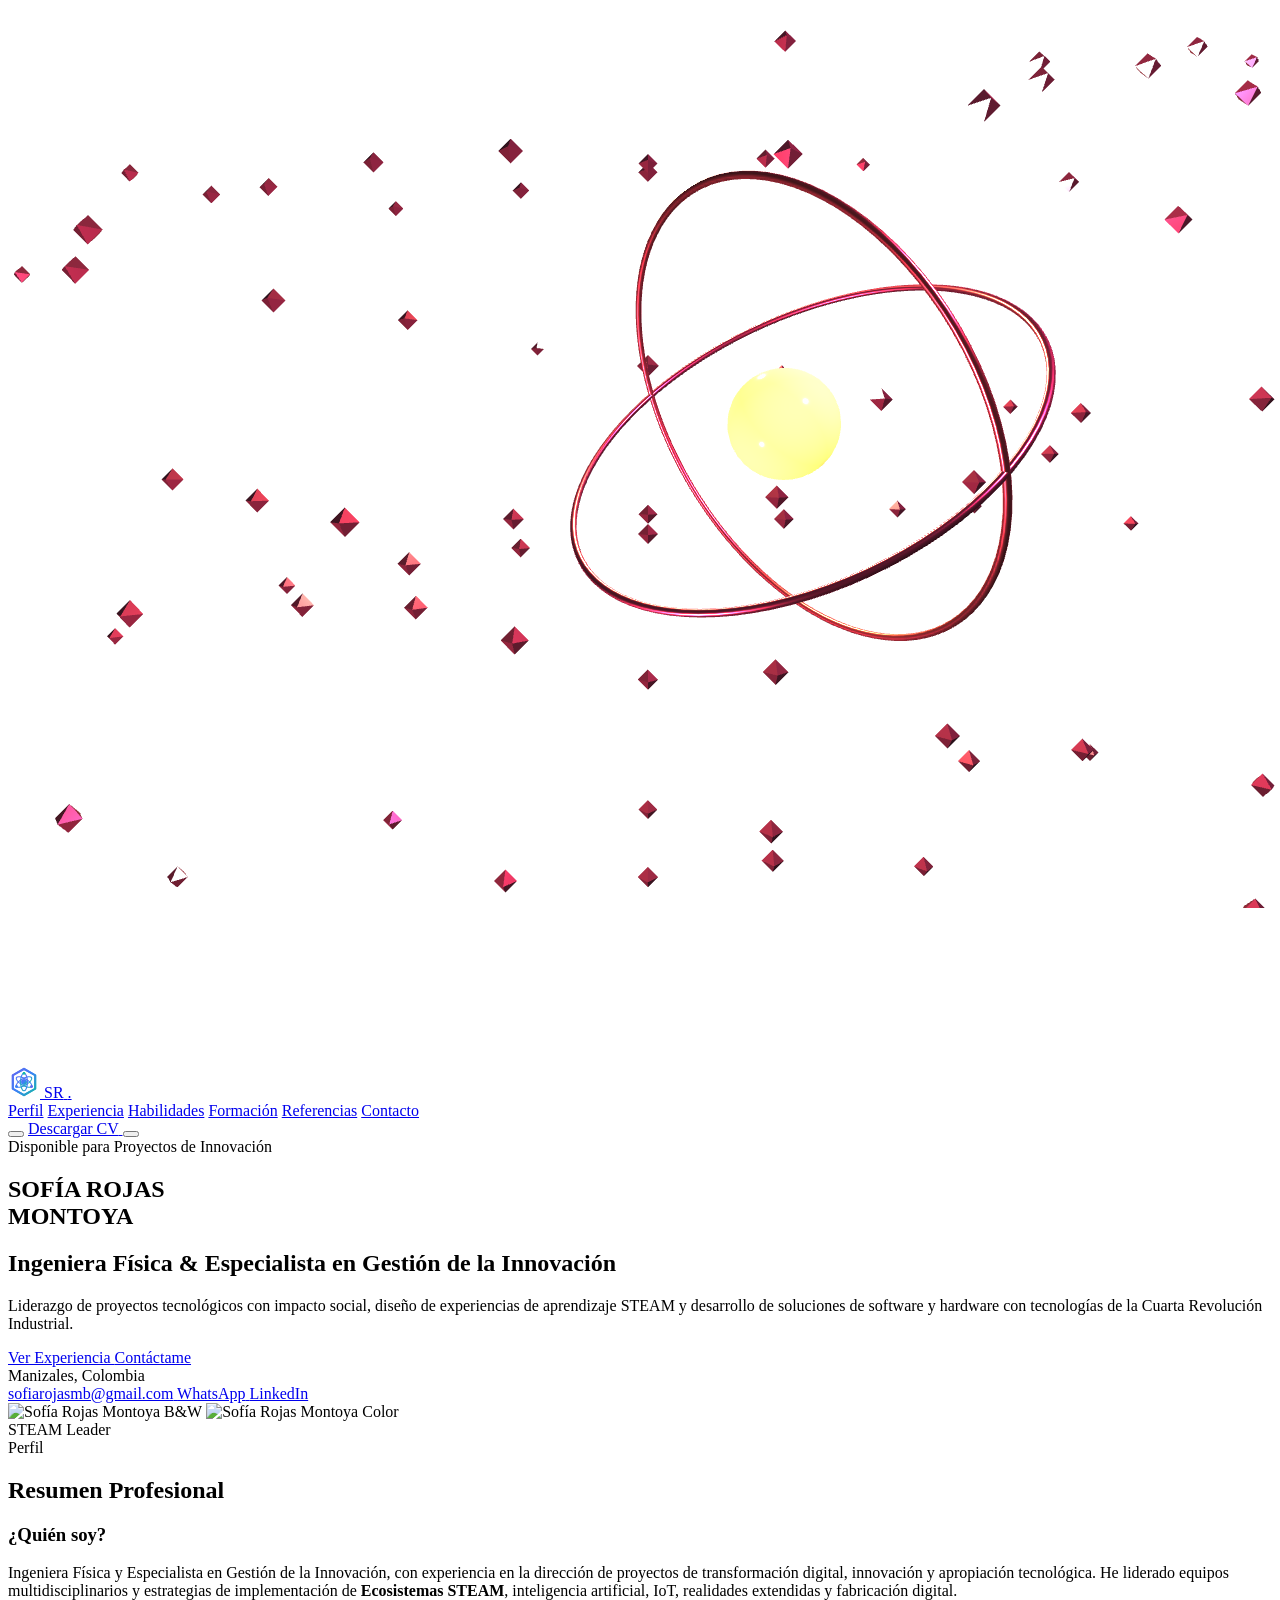
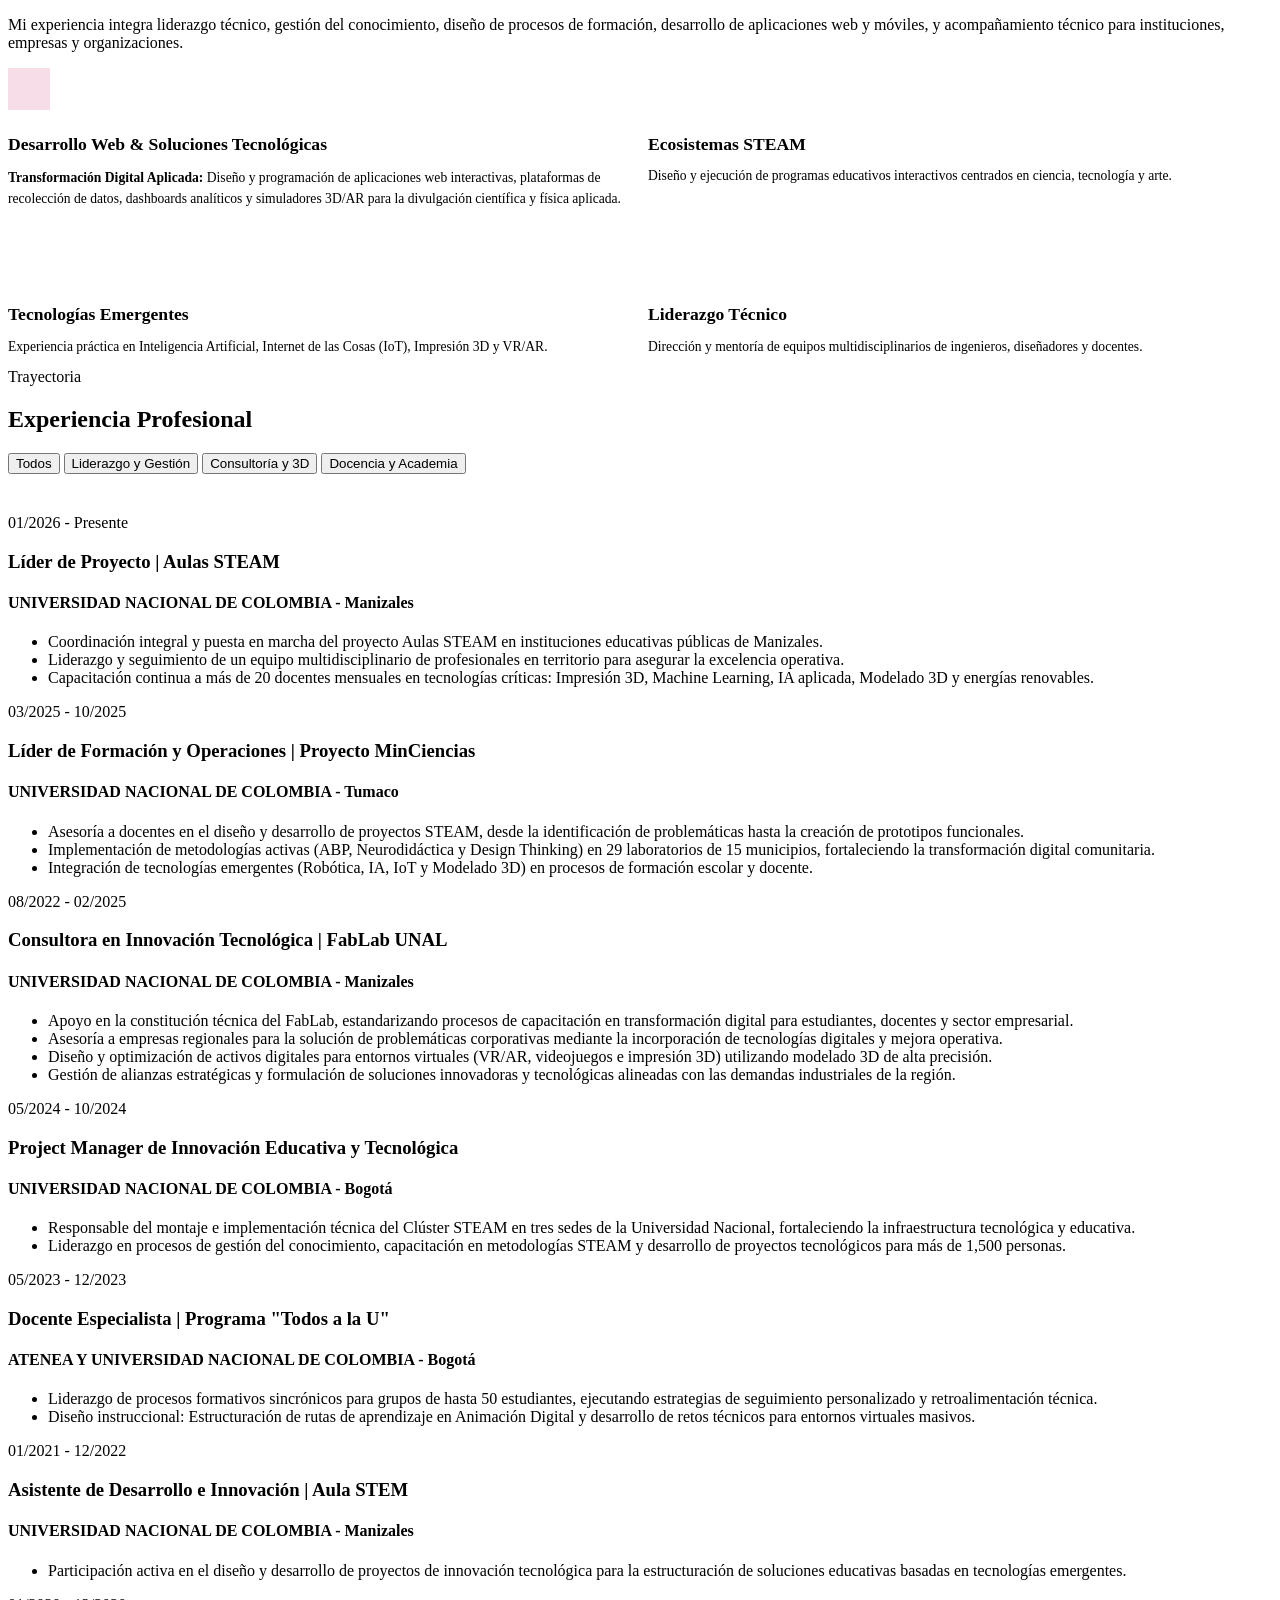
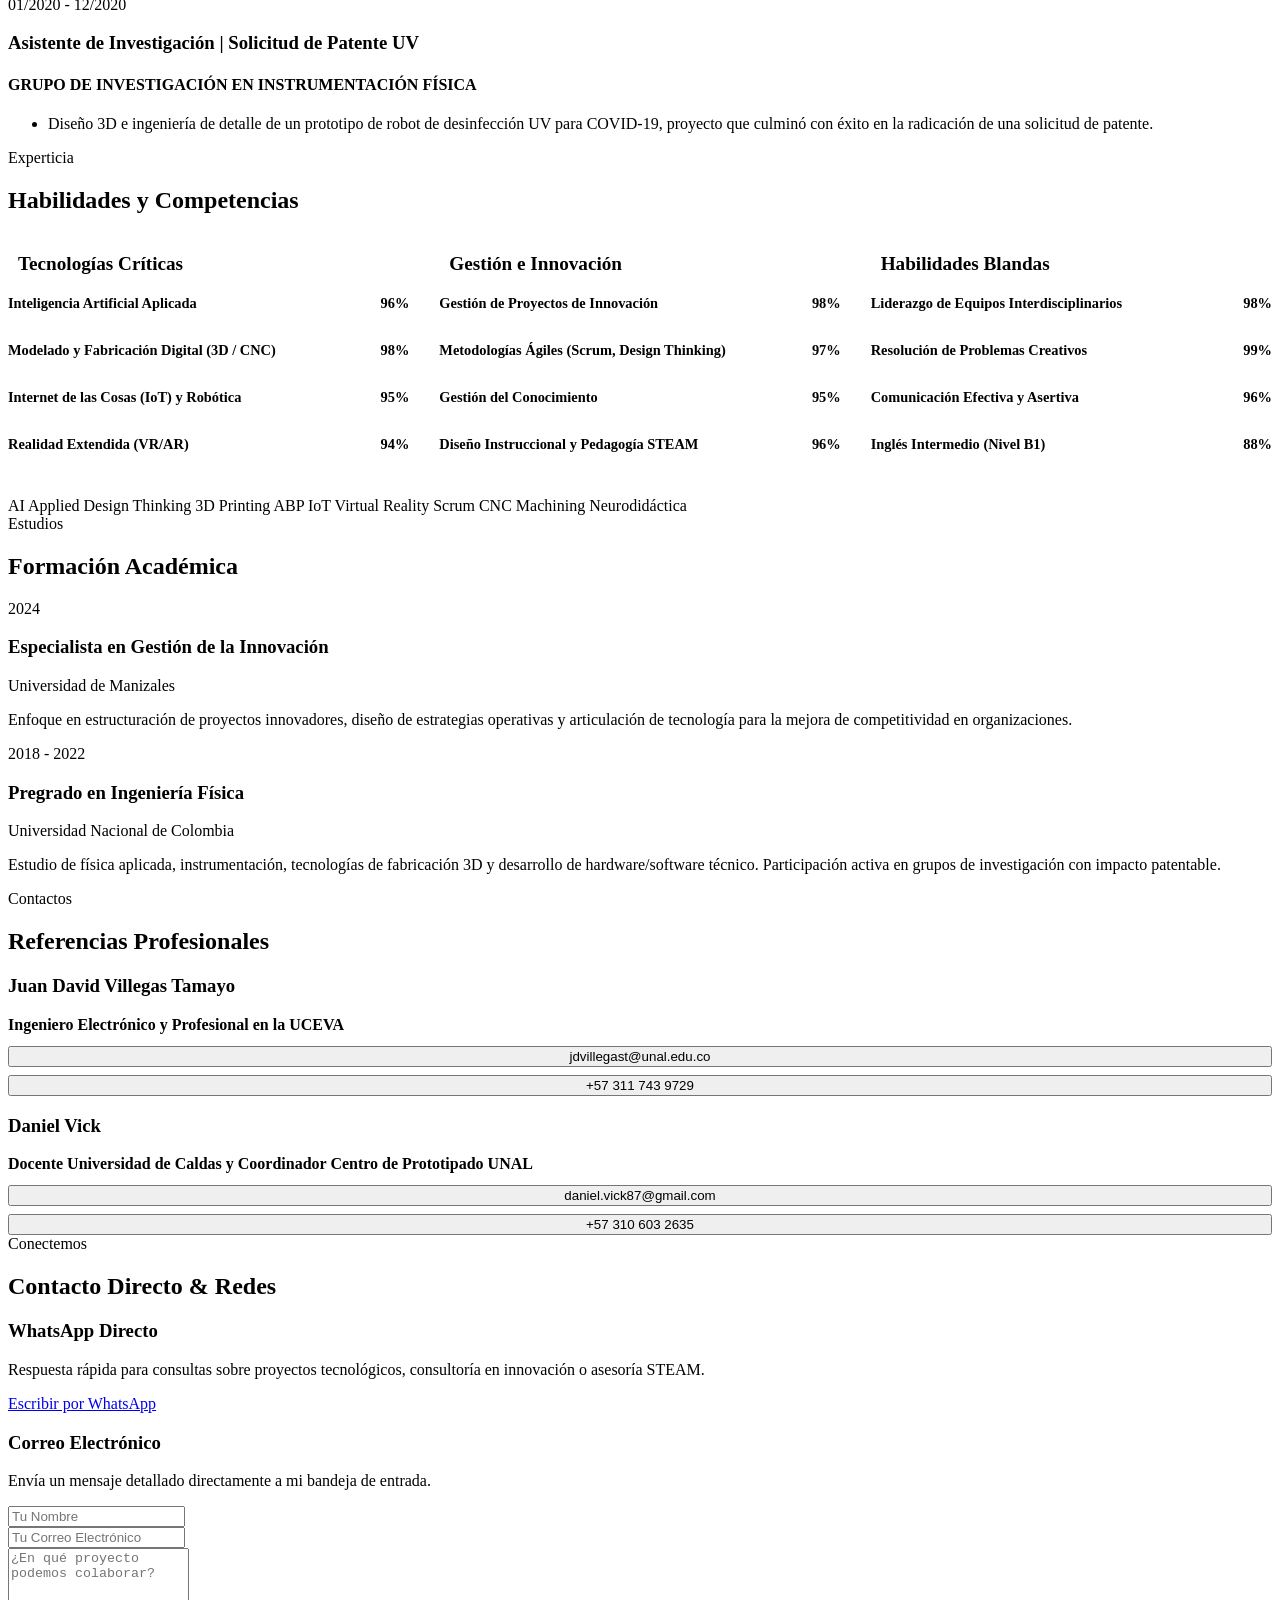
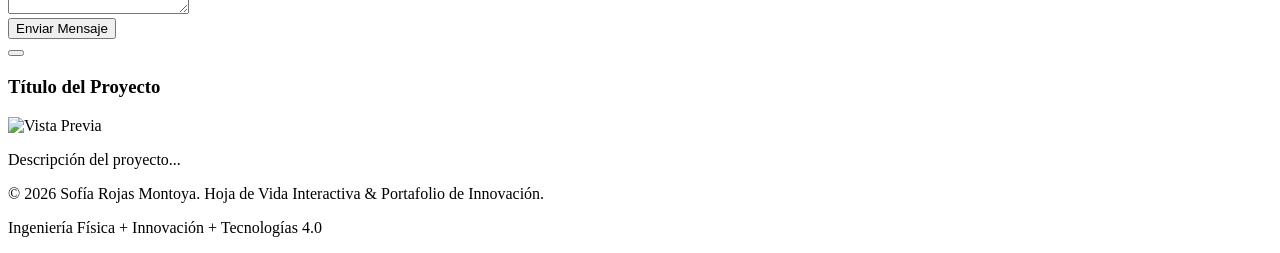
==== commit b5a69f51: "Remove plain text phone number digits and replace with direct WhatsApp button links" ====
--- a/opcion2/index.html
+++ b/opcion2/index.html
@@ -3,8 +3,8 @@
 <head>
   <meta charset="UTF-8">
   <meta name="viewport" content="width=device-width, initial-scale=1.0">
-  <title>Sofía Rojas Montoya - Portafolio de Innovación & Proyectos Tecnológicos</title>
-  <meta name="description" content="Portafolio profesional interactivo de Sofía Rojas Montoya. Ingeniera Física, Especialista en Gestión de la Innovación, Creadora de Aplicaciones WEB, Modelado 3D y Soluciones Tecnológicas.">
+  <title>Sofía Rojas Montoya - Hoja de Vida Interactiva & Portafolio</title>
+  <meta name="description" content="Hoja de vida interactiva de Sofía Rojas Montoya. Ingeniera Física y Especialista en Gestión de la Innovación. Liderazgo de proyectos STEAM, IA, IoT y transformación digital.">
   
   <!-- Favicon & Brand Icons -->
   <link rel="icon" type="image/svg+xml" href="../favicon.svg">
@@ -30,11 +30,11 @@
   <!-- Canvas Confetti -->
   <script src="https://cdn.jsdelivr.net/npm/canvas-confetti@1.6.0/dist/confetti.browser.min.js"></script>
 
-  <!-- Unified Stylesheet (Paleta de Colores 1 + Design System) -->
-  <link rel="stylesheet" href="style2.css?v=3">
+  <!-- Option 2 Stylesheet (Paleta de Colores 1 + Design System) -->
+  <link rel="stylesheet" href="style2.css?v=4">
 </head>
 <body>
-  <!-- 3D Three.js Background Canvas -->
+  <!-- Option 2 3D Three.js Background Canvas -->
   <canvas id="three-bg-canvas-v2"></canvas>
 
   <!-- Semi-transparent Filter Overlay separating 3D background from text and content -->
@@ -61,11 +61,6 @@
         <a href="#skills" class="nav-link">Habilidades</a>
         <a href="#education" class="nav-link">Formación</a>
         <a href="#references" class="nav-link">Referencias</a>
-        <!-- Prominent Button in Header for Personal Projects Portfolio -->
-        <a href="#proyectos-personales" class="nav-link nav-projects-btn">
-          <i data-lucide="layout-grid"></i>
-          Portafolio Proyectos Personales
-        </a>
         <a href="#contact" class="nav-link">Contacto</a>
       </nav>
 
@@ -96,7 +91,7 @@
         <div class="hero-content">
           <div class="badge-status animate-fade-in">
             <span class="pulse-dot"></span>
-            <span>Disponible para Proyectos de Innovación & Desarrollo</span>
+            <span>Disponible para Proyectos de Innovación</span>
           </div>
           
           <h1 class="hero-title animate-title">
@@ -108,15 +103,35 @@
           </h2>
           
           <p class="hero-description animate-fade-in-delayed">
-            Liderazgo de proyectos tecnológicos con impacto social, diseño de experiencias de aprendizaje STEAM, apropiación de Inteligencia Artificial, prototipado 4.0, modelado 3D y desarrollo de soluciones de software y aplicaciones web.
+            Liderazgo de proyectos tecnológicos con impacto social, diseño de experiencias de aprendizaje STEAM y desarrollo de soluciones de software y hardware con tecnologías de la Cuarta Revolución Industrial.
           </p>
 
           <div class="hero-actions animate-fade-in-delayed">
-            <a href="#proyectos-personales" class="btn btn-primary">
-              <i data-lucide="layout-grid"></i>
-              Explorar Proyectos Personales
+            <a href="#experience" class="btn btn-primary">
+              Ver Experiencia
+              <i data-lucide="arrow-right"></i>
             </a>
-            <a href="#experience" class="btn btn-outline">Ver Experiencia Laboral</a>
+            <a href="#contact" class="btn btn-outline">Contáctame</a>
+          </div>
+
+          <!-- Compact Quick Contact Chips placed directly below Contáctame button -->
+          <div class="hero-quick-chips animate-fade-in-delayed">
+            <div class="quick-chip">
+              <i data-lucide="map-pin" class="chip-icon icon-coral"></i>
+              <span>Manizales, Colombia</span>
+            </div>
+            <a href="mailto:sofiarojasmb@gmail.com" class="quick-chip clickable">
+              <i data-lucide="mail" class="chip-icon icon-rose"></i>
+              <span>sofiarojasmb@gmail.com</span>
+            </a>
+            <a href="https://wa.me/573206787561?text=Hola%20Sof%C3%ADa,%20vi%20tu%20hoja%20de%20vida%20interactiva%20y%20me%20gustar%C3%ADa%20contactarte." target="_blank" class="quick-chip clickable">
+              <i data-lucide="message-square" class="chip-icon icon-gold"></i>
+              <span>WhatsApp</span>
+            </a>
+            <a href="https://www.linkedin.com/in/sofía-rojas-montoya" target="_blank" class="quick-chip clickable">
+              <i data-lucide="linkedin" class="chip-icon icon-peach"></i>
+              <span>LinkedIn</span>
+            </a>
           </div>
         </div>
 
@@ -128,42 +143,8 @@
           </div>
           <div class="hero-img-badge">
             <i data-lucide="sparkles"></i>
-            <span>STEAM & Full-Stack Tech</span>
-          </div>
-        </div>
-      </div>
-
-      <!-- Quick Contact Cards in Hero -->
-      <div class="container" style="margin-top: 40px;">
-        <div class="about-grid" style="grid-template-columns: repeat(auto-fit, minmax(220px, 1fr)); gap: 16px;">
-          <div class="card" style="padding: 16px; display: flex; align-items: center; gap: 12px;">
-            <i data-lucide="map-pin" style="color: var(--warm-coral);"></i>
-            <div>
-              <div style="font-size: 0.75rem; color: var(--text-muted);">Ubicación</div>
-              <strong style="font-size: 0.9rem;">Manizales, Colombia</strong>
-            </div>
-          </div>
-          <a href="mailto:sofiarojasmb@gmail.com" class="card" style="padding: 16px; display: flex; align-items: center; gap: 12px; text-decoration: none; color: inherit;">
-            <i data-lucide="mail" style="color: var(--rose-magenta);"></i>
-            <div>
-              <div style="font-size: 0.75rem; color: var(--text-muted);">Email</div>
-              <strong style="font-size: 0.9rem;">sofiarojasmb@gmail.com</strong>
-            </div>
-          </a>
-          <a href="tel:+573206787561" class="card" style="padding: 16px; display: flex; align-items: center; gap: 12px; text-decoration: none; color: inherit;">
-            <i data-lucide="phone" style="color: var(--warm-gold);"></i>
-            <div>
-              <div style="font-size: 0.75rem; color: var(--text-muted);">Teléfono</div>
-              <strong style="font-size: 0.9rem;">+57 320 678 7561</strong>
-            </div>
-          </a>
-          <a href="https://www.linkedin.com/in/sofía-rojas-montoya" target="_blank" class="card" style="padding: 16px; display: flex; align-items: center; gap: 12px; text-decoration: none; color: inherit;">
-            <i data-lucide="linkedin" style="color: var(--peach-amber);"></i>
-            <div>
-              <div style="font-size: 0.75rem; color: var(--text-muted);">LinkedIn</div>
-              <strong style="font-size: 0.9rem;">sofía-rojas-montoya</strong>
-            </div>
-          </a>
+            <span>STEAM Leader</span>
+          </div>
         </div>
       </div>
     </section>
@@ -184,45 +165,73 @@
             </div>
             <h3>¿Quién soy?</h3>
             <p>
-              Ingeniera Física y Especialista en Gestión de la Innovación, con experiencia en la dirección de proyectos de transformación digital, innovación y apropiación tecnológica. He liderado equipos multidisciplinarios y estrategias de implementación de <strong>Ecosistemas STEAM</strong>, Inteligencia Artificial, IoT, realidades extendidas y fabricación digital.
+              Ingeniera Física y Especialista en Gestión de la Innovación, con experiencia en la dirección de proyectos de transformación digital, innovación y apropiación tecnológica. He liderado equipos multidisciplinarios y estrategias de implementación de <strong>Ecosistemas STEAM</strong>, inteligencia artificial, IoT, realidades extendidas y fabricación digital.
             </p>
-          </div>
-
-          <div class="card about-card">
-            <div class="about-icon">
-              <i data-lucide="cpu"></i>
-            </div>
-            <h3>Liderazgo & FabLab UNAL</h3>
-            <p>
-              Cofundadora y líder de proyectos en el FabLab de la Universidad Nacional de Colombia. Experiencia en dirección de laboratorios de fabricación digital, prototipado rápido, modelado 3D y formación STEAM.
+            <p style="margin-top: 12px; color: var(--text-secondary);">
+              Mi experiencia integra liderazgo técnico, gestión del conocimiento, diseño de procesos de formación, desarrollo de aplicaciones web y móviles, y acompañamiento técnico para instituciones, empresas y organizaciones.
             </p>
           </div>
 
-          <div class="card about-card">
-            <div class="about-icon">
-              <i data-lucide="code"></i>
-            </div>
-            <h3>Desarrollo Web & Soluciones</h3>
-            <p>
-              Diseño y programación de aplicaciones web interactivas, plataformas de recolección de datos, dashboards analíticos y simuladores 3D/AR para la divulgación científica y física aplicada.
-            </p>
+          <div class="about-pillars" style="display: grid; grid-template-columns: 1fr 1fr; gap: 16px;">
+            <div class="card pillar-card highlight-border">
+              <div class="about-icon" style="width: 42px; height: 42px; font-size: 1.2rem; margin-bottom: 12px; background: rgba(213, 88, 137, 0.2); color: var(--rose-magenta);">
+                <i data-lucide="code-2"></i>
+              </div>
+              <h4 style="font-family: var(--font-family-title); font-size: 1.1rem; margin-bottom: 6px; color: var(--rose-magenta);">Desarrollo Web & Soluciones Tecnológicas</h4>
+              <p style="font-size: 0.85rem; color: var(--text-secondary); line-height: 1.5;">
+                <strong>Transformación Digital Aplicada:</strong> Diseño y programación de aplicaciones web interactivas, plataformas de recolección de datos, dashboards analíticos y simuladores 3D/AR para la divulgación científica y física aplicada.
+              </p>
+            </div>
+
+            <div class="card pillar-card">
+              <div class="about-icon" style="width: 42px; height: 42px; font-size: 1.2rem; margin-bottom: 12px;">
+                <i data-lucide="graduation-cap"></i>
+              </div>
+              <h4 style="font-family: var(--font-family-title); font-size: 1.1rem; margin-bottom: 6px;">Ecosistemas STEAM</h4>
+              <p style="font-size: 0.85rem; color: var(--text-secondary);">Diseño y ejecución de programas educativos interactivos centrados en ciencia, tecnología y arte.</p>
+            </div>
+
+            <div class="card pillar-card">
+              <div class="about-icon" style="width: 42px; height: 42px; font-size: 1.2rem; margin-bottom: 12px;">
+                <i data-lucide="cpu"></i>
+              </div>
+              <h4 style="font-family: var(--font-family-title); font-size: 1.1rem; margin-bottom: 6px;">Tecnologías Emergentes</h4>
+              <p style="font-size: 0.85rem; color: var(--text-secondary);">Experiencia práctica en Inteligencia Artificial, Internet de las Cosas (IoT), Impresión 3D y VR/AR.</p>
+            </div>
+
+            <div class="card pillar-card">
+              <div class="about-icon" style="width: 42px; height: 42px; font-size: 1.2rem; margin-bottom: 12px;">
+                <i data-lucide="users"></i>
+              </div>
+              <h4 style="font-family: var(--font-family-title); font-size: 1.1rem; margin-bottom: 6px;">Liderazgo Técnico</h4>
+              <p style="font-size: 0.85rem; color: var(--text-secondary);">Dirección y mentoría de equipos multidisciplinarios de ingenieros, diseñadores y docentes.</p>
+            </div>
           </div>
         </div>
       </div>
     </section>
 
-    <!-- Experience Section (Full 7 Timeline Roles) -->
+    <!-- Experience Section (Original Option 1 Layout with Category Filters) -->
     <section id="experience" class="section-padding">
       <div class="container">
         <div class="section-header text-center">
           <span class="section-pretitle">Trayectoria</span>
-          <h2 class="section-title">Experiencia Profesional Completa</h2>
+          <h2 class="section-title">Experiencia Profesional</h2>
           <div class="section-divider"></div>
         </div>
 
+        <!-- Timeline Filters -->
+        <div class="portfolio-filters" style="margin-bottom: 40px;">
+          <button class="filter-btn active" data-filter="all">Todos</button>
+          <button class="filter-btn" data-filter="liderazgo">Liderazgo y Gestión</button>
+          <button class="filter-btn" data-filter="consultoria">Consultoría y 3D</button>
+          <button class="filter-btn" data-filter="docencia">Docencia y Academia</button>
+        </div>
+
+        <!-- Vertical Timeline -->
         <div class="timeline">
-          <!-- Role 1 -->
-          <div class="timeline-item">
+          <!-- Item 1: Newest (2026 - Present) -->
+          <div class="timeline-item" data-category="liderazgo">
             <div class="timeline-dot"></div>
             <div class="card timeline-card">
               <span class="timeline-date">01/2026 - Presente</span>
@@ -230,89 +239,93 @@
               <h4 class="timeline-subtitle">UNIVERSIDAD NACIONAL DE COLOMBIA - Manizales</h4>
               <ul>
                 <li>Coordinación integral y puesta en marcha del proyecto Aulas STEAM en instituciones educativas públicas de Manizales.</li>
-                <li>Liderazgo de un equipo multidisciplinario para la adopción de Inteligencia Artificial e Impresión 3D.</li>
-                <li>Capacitación continua a más de 20 docentes mensuales en Machine Learning, Modelado 3D y energías renovables.</li>
+                <li>Liderazgo y seguimiento de un equipo multidisciplinario de profesionales en territorio para asegurar la excelencia operativa.</li>
+                <li>Capacitación continua a más de 20 docentes mensuales en tecnologías críticas: Impresión 3D, Machine Learning, IA aplicada, Modelado 3D y energías renovables.</li>
               </ul>
             </div>
           </div>
 
-          <!-- Role 2 -->
-          <div class="timeline-item">
+          <!-- Item 2: (03/2025 - 10/2025) -->
+          <div class="timeline-item" data-category="liderazgo">
             <div class="timeline-dot"></div>
             <div class="card timeline-card">
               <span class="timeline-date">03/2025 - 10/2025</span>
               <h3 class="timeline-title">Líder de Formación y Operaciones | Proyecto MinCiencias</h3>
               <h4 class="timeline-subtitle">UNIVERSIDAD NACIONAL DE COLOMBIA - Tumaco</h4>
               <ul>
-                <li>Implementación de metodologías activas (ABP, Design Thinking y Neurodidáctica) en 29 laboratorios de 15 municipios.</li>
-                <li>Integración de tecnologías emergentes (Robótica, IA, IoT y Modelado 3D) para la transformación digital comunitaria.</li>
+                <li>Asesoría a docentes en el diseño y desarrollo de proyectos STEAM, desde la identificación de problemáticas hasta la creación de prototipos funcionales.</li>
+                <li>Implementación de metodologías activas (ABP, Neurodidáctica y Design Thinking) en 29 laboratorios de 15 municipios, fortaleciendo la transformación digital comunitaria.</li>
+                <li>Integración de tecnologías emergentes (Robótica, IA, IoT y Modelado 3D) en procesos de formación escolar y docente.</li>
               </ul>
             </div>
           </div>
 
-          <!-- Role 3 -->
-          <div class="timeline-item">
+          <!-- Item 3: (08/2022 - 02/2025) -->
+          <div class="timeline-item" data-category="consultoria">
+            <div class="timeline-dot"></div>
+            <div class="card timeline-card">
+              <span class="timeline-date">08/2022 - 02/2025</span>
+              <h3 class="timeline-title">Consultora en Innovación Tecnológica | FabLab UNAL</h3>
+              <h4 class="timeline-subtitle">UNIVERSIDAD NACIONAL DE COLOMBIA - Manizales</h4>
+              <ul>
+                <li>Apoyo en la constitución técnica del FabLab, estandarizando procesos de capacitación en transformación digital para estudiantes, docentes y sector empresarial.</li>
+                <li>Asesoría a empresas regionales para la solución de problemáticas corporativas mediante la incorporación de tecnologías digitales y mejora operativa.</li>
+                <li>Diseño y optimización de activos digitales para entornos virtuales (VR/AR, videojuegos e impresión 3D) utilizando modelado 3D de alta precisión.</li>
+                <li>Gestión de alianzas estratégicas y formulación de soluciones innovadoras y tecnológicas alineadas con las demandas industriales de la región.</li>
+              </ul>
+            </div>
+          </div>
+
+          <!-- Item 4: (05/2024 - 10/2024) -->
+          <div class="timeline-item" data-category="liderazgo">
             <div class="timeline-dot"></div>
             <div class="card timeline-card">
               <span class="timeline-date">05/2024 - 10/2024</span>
               <h3 class="timeline-title">Project Manager de Innovación Educativa y Tecnológica</h3>
               <h4 class="timeline-subtitle">UNIVERSIDAD NACIONAL DE COLOMBIA - Bogotá</h4>
               <ul>
-                <li>Montaje e implementación técnica del Clúster STEAM en tres sedes de la Universidad Nacional.</li>
-                <li>Gestión del conocimiento y capacitación en metodologías STEAM para más de 1,500 personas.</li>
+                <li>Responsable del montaje e implementación técnica del Clúster STEAM en tres sedes de la Universidad Nacional, fortaleciendo la infraestructura tecnológica y educativa.</li>
+                <li>Liderazgo en procesos de gestión del conocimiento, capacitación en metodologías STEAM y desarrollo de proyectos tecnológicos para más de 1,500 personas.</li>
               </ul>
             </div>
           </div>
 
-          <!-- Role 4 -->
-          <div class="timeline-item">
-            <div class="timeline-dot"></div>
-            <div class="card timeline-card">
-              <span class="timeline-date">08/2022 - 02/2025</span>
-              <h3 class="timeline-title">Consultora en Innovación Tecnológica | FabLab UNAL</h3>
-              <h4 class="timeline-subtitle">UNIVERSIDAD NACIONAL DE COLOMBIA - Manizales</h4>
-              <ul>
-                <li>Apoyo en la constitución técnica del FabLab y asesoría empresarial para la transformación digital regional.</li>
-                <li>Diseño de activos digitales 3D para realidad virtual, simuladores e impresión 3D de alta precisión.</li>
-              </ul>
-            </div>
-          </div>
-
-          <!-- Role 5 -->
-          <div class="timeline-item">
+          <!-- Item 5: (05/2023 - 12/2023) -->
+          <div class="timeline-item" data-category="docencia">
             <div class="timeline-dot"></div>
             <div class="card timeline-card">
               <span class="timeline-date">05/2023 - 12/2023</span>
               <h3 class="timeline-title">Docente Especialista | Programa "Todos a la U"</h3>
               <h4 class="timeline-subtitle">ATENEA Y UNIVERSIDAD NACIONAL DE COLOMBIA - Bogotá</h4>
               <ul>
-                <li>Docencia sincrónica y diseño instruccional en rutas de aprendizaje de Animación Digital y tecnologías web para grupos de hasta 50 estudiantes.</li>
+                <li>Liderazgo de procesos formativos sincrónicos para grupos de hasta 50 estudiantes, ejecutando estrategias de seguimiento personalizado y retroalimentación técnica.</li>
+                <li>Diseño instruccional: Estructuración de rutas de aprendizaje en Animación Digital y desarrollo de retos técnicos para entornos virtuales masivos.</li>
               </ul>
             </div>
           </div>
 
-          <!-- Role 6 -->
-          <div class="timeline-item">
+          <!-- Item 6: (01/2021 - 12/2022) -->
+          <div class="timeline-item" data-category="docencia">
             <div class="timeline-dot"></div>
             <div class="card timeline-card">
               <span class="timeline-date">01/2021 - 12/2022</span>
               <h3 class="timeline-title">Asistente de Desarrollo e Innovación | Aula STEM</h3>
               <h4 class="timeline-subtitle">UNIVERSIDAD NACIONAL DE COLOMBIA - Manizales</h4>
               <ul>
-                <li>Diseño y desarrollo de proyectos de innovación educativa con tecnologías 4.0.</li>
+                <li>Participación activa en el diseño y desarrollo de proyectos de innovación tecnológica para la estructuración de soluciones educativas basadas en tecnologías emergentes.</li>
               </ul>
             </div>
           </div>
 
-          <!-- Role 7 -->
-          <div class="timeline-item">
+          <!-- Item 7: Oldest (01/2020 - 12/2020) -->
+          <div class="timeline-item" data-category="docencia">
             <div class="timeline-dot"></div>
             <div class="card timeline-card">
               <span class="timeline-date">01/2020 - 12/2020</span>
               <h3 class="timeline-title">Asistente de Investigación | Solicitud de Patente UV</h3>
               <h4 class="timeline-subtitle">GRUPO DE INVESTIGACIÓN EN INSTRUMENTACIÓN FÍSICA</h4>
               <ul>
-                <li>Diseño 3D e ingeniería de detalle de prototipo de robot de desinfección UV para COVID-19 con patente radicada.</li>
+                <li>Diseño 3D e ingeniería de detalle de un prototipo de robot de desinfección UV para COVID-19, proyecto que culminó con éxito en la radicación de una solicitud de patente.</li>
               </ul>
             </div>
           </div>
@@ -320,37 +333,172 @@
       </div>
     </section>
 
-    <!-- Skills Section -->
+    <!-- Skills Section (Option 1 Detailed Progress Bars & Categories) -->
     <section id="skills" class="section-padding">
       <div class="container">
         <div class="section-header text-center">
-          <span class="section-pretitle">Competencias</span>
-          <h2 class="section-title">Habilidades & Tecnologías Críticas</h2>
+          <span class="section-pretitle">Experticia</span>
+          <h2 class="section-title">Habilidades y Competencias</h2>
           <div class="section-divider"></div>
         </div>
 
-        <div class="skills-wrapper">
-          <div class="skill-category card">
-            <h3><i data-lucide="code-2"></i> Desarrollo Web & 3D</h3>
-            <div class="skill-tags">
-              <span class="skill-chip">HTML5 / CSS3 (98%)</span>
-              <span class="skill-chip">JavaScript ES6+ (96%)</span>
-              <span class="skill-chip">Three.js 3D (94%)</span>
-              <span class="skill-chip">Anime.js (95%)</span>
-              <span class="skill-chip">UI/UX Responsive (98%)</span>
-            </div>
-          </div>
-
-          <div class="skill-category card">
-            <h3><i data-lucide="layers"></i> Innovación & STEAM</h3>
-            <div class="skill-tags">
-              <span class="skill-chip">FabLab Management (98%)</span>
-              <span class="skill-chip">Prototipado 4.0 (98%)</span>
-              <span class="skill-chip">Realidad Aumentada AR (94%)</span>
-              <span class="skill-chip">IoT & Robótica (95%)</span>
-              <span class="skill-chip">Física Aplicada (98%)</span>
-            </div>
-          </div>
+        <div class="skills-wrapper" style="display: grid; grid-template-columns: repeat(auto-fit, minmax(320px, 1fr)); gap: 30px;">
+          <!-- Hard Skills (Tecnologías) -->
+          <div class="card skill-category">
+            <h3 style="font-family: var(--font-family-title); font-size: 1.2rem; color: var(--rose-magenta); margin-bottom: 20px; display: flex; align-items: center; gap: 10px;">
+              <i data-lucide="cpu"></i> Tecnologías Críticas
+            </h3>
+            <div class="skills-list" style="display: flex; flex-direction: column; gap: 16px;">
+              <div class="skill-item">
+                <div style="display: flex; justify-content: space-between; font-size: 0.9rem; font-weight: 600; margin-bottom: 6px;">
+                  <span>Inteligencia Artificial Aplicada</span>
+                  <span style="color: var(--warm-coral);">96%</span>
+                </div>
+                <div style="width: 100%; height: 8px; background: var(--bg-tertiary); border-radius: var(--border-radius-full); overflow: hidden;">
+                  <div class="skill-progress" style="width: 96%; height: 100%; background: var(--gradient-brand); border-radius: var(--border-radius-full); transition: width 1s ease;"></div>
+                </div>
+              </div>
+
+              <div class="skill-item">
+                <div style="display: flex; justify-content: space-between; font-size: 0.9rem; font-weight: 600; margin-bottom: 6px;">
+                  <span>Modelado y Fabricación Digital (3D / CNC)</span>
+                  <span style="color: var(--warm-coral);">98%</span>
+                </div>
+                <div style="width: 100%; height: 8px; background: var(--bg-tertiary); border-radius: var(--border-radius-full); overflow: hidden;">
+                  <div class="skill-progress" style="width: 98%; height: 100%; background: var(--gradient-brand); border-radius: var(--border-radius-full); transition: width 1s ease;"></div>
+                </div>
+              </div>
+
+              <div class="skill-item">
+                <div style="display: flex; justify-content: space-between; font-size: 0.9rem; font-weight: 600; margin-bottom: 6px;">
+                  <span>Internet de las Cosas (IoT) y Robótica</span>
+                  <span style="color: var(--warm-coral);">95%</span>
+                </div>
+                <div style="width: 100%; height: 8px; background: var(--bg-tertiary); border-radius: var(--border-radius-full); overflow: hidden;">
+                  <div class="skill-progress" style="width: 95%; height: 100%; background: var(--gradient-brand); border-radius: var(--border-radius-full); transition: width 1s ease;"></div>
+                </div>
+              </div>
+
+              <div class="skill-item">
+                <div style="display: flex; justify-content: space-between; font-size: 0.9rem; font-weight: 600; margin-bottom: 6px;">
+                  <span>Realidad Extendida (VR/AR)</span>
+                  <span style="color: var(--warm-coral);">94%</span>
+                </div>
+                <div style="width: 100%; height: 8px; background: var(--bg-tertiary); border-radius: var(--border-radius-full); overflow: hidden;">
+                  <div class="skill-progress" style="width: 94%; height: 100%; background: var(--gradient-brand); border-radius: var(--border-radius-full); transition: width 1s ease;"></div>
+                </div>
+              </div>
+            </div>
+          </div>
+
+          <!-- Innovation & Management Skills -->
+          <div class="card skill-category">
+            <h3 style="font-family: var(--font-family-title); font-size: 1.2rem; color: var(--rose-magenta); margin-bottom: 20px; display: flex; align-items: center; gap: 10px;">
+              <i data-lucide="lightbulb"></i> Gestión e Innovación
+            </h3>
+            <div class="skills-list" style="display: flex; flex-direction: column; gap: 16px;">
+              <div class="skill-item">
+                <div style="display: flex; justify-content: space-between; font-size: 0.9rem; font-weight: 600; margin-bottom: 6px;">
+                  <span>Gestión de Proyectos de Innovación</span>
+                  <span style="color: var(--warm-coral);">98%</span>
+                </div>
+                <div style="width: 100%; height: 8px; background: var(--bg-tertiary); border-radius: var(--border-radius-full); overflow: hidden;">
+                  <div class="skill-progress" style="width: 98%; height: 100%; background: var(--gradient-brand); border-radius: var(--border-radius-full); transition: width 1s ease;"></div>
+                </div>
+              </div>
+
+              <div class="skill-item">
+                <div style="display: flex; justify-content: space-between; font-size: 0.9rem; font-weight: 600; margin-bottom: 6px;">
+                  <span>Metodologías Ágiles (Scrum, Design Thinking)</span>
+                  <span style="color: var(--warm-coral);">97%</span>
+                </div>
+                <div style="width: 100%; height: 8px; background: var(--bg-tertiary); border-radius: var(--border-radius-full); overflow: hidden;">
+                  <div class="skill-progress" style="width: 97%; height: 100%; background: var(--gradient-brand); border-radius: var(--border-radius-full); transition: width 1s ease;"></div>
+                </div>
+              </div>
+
+              <div class="skill-item">
+                <div style="display: flex; justify-content: space-between; font-size: 0.9rem; font-weight: 600; margin-bottom: 6px;">
+                  <span>Gestión del Conocimiento</span>
+                  <span style="color: var(--warm-coral);">95%</span>
+                </div>
+                <div style="width: 100%; height: 8px; background: var(--bg-tertiary); border-radius: var(--border-radius-full); overflow: hidden;">
+                  <div class="skill-progress" style="width: 95%; height: 100%; background: var(--gradient-brand); border-radius: var(--border-radius-full); transition: width 1s ease;"></div>
+                </div>
+              </div>
+
+              <div class="skill-item">
+                <div style="display: flex; justify-content: space-between; font-size: 0.9rem; font-weight: 600; margin-bottom: 6px;">
+                  <span>Diseño Instruccional y Pedagogía STEAM</span>
+                  <span style="color: var(--warm-coral);">96%</span>
+                </div>
+                <div style="width: 100%; height: 8px; background: var(--bg-tertiary); border-radius: var(--border-radius-full); overflow: hidden;">
+                  <div class="skill-progress" style="width: 96%; height: 100%; background: var(--gradient-brand); border-radius: var(--border-radius-full); transition: width 1s ease;"></div>
+                </div>
+              </div>
+            </div>
+          </div>
+
+          <!-- Professional / Interpersonal Skills -->
+          <div class="card skill-category">
+            <h3 style="font-family: var(--font-family-title); font-size: 1.2rem; color: var(--rose-magenta); margin-bottom: 20px; display: flex; align-items: center; gap: 10px;">
+              <i data-lucide="users"></i> Habilidades Blandas
+            </h3>
+            <div class="skills-list" style="display: flex; flex-direction: column; gap: 16px;">
+              <div class="skill-item">
+                <div style="display: flex; justify-content: space-between; font-size: 0.9rem; font-weight: 600; margin-bottom: 6px;">
+                  <span>Liderazgo de Equipos Interdisciplinarios</span>
+                  <span style="color: var(--warm-coral);">98%</span>
+                </div>
+                <div style="width: 100%; height: 8px; background: var(--bg-tertiary); border-radius: var(--border-radius-full); overflow: hidden;">
+                  <div class="skill-progress" style="width: 98%; height: 100%; background: var(--gradient-brand); border-radius: var(--border-radius-full); transition: width 1s ease;"></div>
+                </div>
+              </div>
+
+              <div class="skill-item">
+                <div style="display: flex; justify-content: space-between; font-size: 0.9rem; font-weight: 600; margin-bottom: 6px;">
+                  <span>Resolución de Problemas Creativos</span>
+                  <span style="color: var(--warm-coral);">99%</span>
+                </div>
+                <div style="width: 100%; height: 8px; background: var(--bg-tertiary); border-radius: var(--border-radius-full); overflow: hidden;">
+                  <div class="skill-progress" style="width: 99%; height: 100%; background: var(--gradient-brand); border-radius: var(--border-radius-full); transition: width 1s ease;"></div>
+                </div>
+              </div>
+
+              <div class="skill-item">
+                <div style="display: flex; justify-content: space-between; font-size: 0.9rem; font-weight: 600; margin-bottom: 6px;">
+                  <span>Comunicación Efectiva y Asertiva</span>
+                  <span style="color: var(--warm-coral);">96%</span>
+                </div>
+                <div style="width: 100%; height: 8px; background: var(--bg-tertiary); border-radius: var(--border-radius-full); overflow: hidden;">
+                  <div class="skill-progress" style="width: 96%; height: 100%; background: var(--gradient-brand); border-radius: var(--border-radius-full); transition: width 1s ease;"></div>
+                </div>
+              </div>
+
+              <div class="skill-item">
+                <div style="display: flex; justify-content: space-between; font-size: 0.9rem; font-weight: 600; margin-bottom: 6px;">
+                  <span>Inglés Intermedio (Nivel B1)</span>
+                  <span style="color: var(--warm-coral);">88%</span>
+                </div>
+                <div style="width: 100%; height: 8px; background: var(--bg-tertiary); border-radius: var(--border-radius-full); overflow: hidden;">
+                  <div class="skill-progress" style="width: 88%; height: 100%; background: var(--gradient-brand); border-radius: var(--border-radius-full); transition: width 1s ease;"></div>
+                </div>
+              </div>
+            </div>
+          </div>
+        </div>
+
+        <!-- Quick Tags -->
+        <div class="skill-tags" style="margin-top: 30px; justify-content: center;">
+          <span class="skill-chip">AI Applied</span>
+          <span class="skill-chip">Design Thinking</span>
+          <span class="skill-chip">3D Printing</span>
+          <span class="skill-chip">ABP</span>
+          <span class="skill-chip">IoT</span>
+          <span class="skill-chip">Virtual Reality</span>
+          <span class="skill-chip">Scrum</span>
+          <span class="skill-chip">CNC Machining</span>
+          <span class="skill-chip">Neurodidáctica</span>
         </div>
       </div>
     </section>
@@ -359,8 +507,8 @@
     <section id="education" class="section-padding">
       <div class="container">
         <div class="section-header text-center">
-          <span class="section-pretitle">Formación Académica</span>
-          <h2 class="section-title">Educación & Títulos</h2>
+          <span class="section-pretitle">Estudios</span>
+          <h2 class="section-title">Formación Académica</h2>
           <div class="section-divider"></div>
         </div>
 
@@ -370,21 +518,21 @@
             <span class="timeline-date">2024</span>
             <h3>Especialista en Gestión de la Innovación</h3>
             <p class="edu-school">Universidad de Manizales</p>
-            <p class="edu-desc">Estructuración de proyectos innovadores, diseño de estrategias operativas y articulación de tecnología para la mejora de competitividad.</p>
+            <p class="edu-desc">Enfoque en estructuración de proyectos innovadores, diseño de estrategias operativas y articulación de tecnología para la mejora de competitividad en organizaciones.</p>
           </div>
 
           <div class="card education-card">
             <div class="edu-icon"><i data-lucide="graduation-cap"></i></div>
             <span class="timeline-date">2018 - 2022</span>
-            <h3>Ingeniería Física</h3>
+            <h3>Pregrado en Ingeniería Física</h3>
             <p class="edu-school">Universidad Nacional de Colombia</p>
-            <p class="edu-desc">Estudio de física aplicada, instrumentación, tecnologías de fabricación 3D y desarrollo de hardware/software técnico.</p>
+            <p class="edu-desc">Estudio de física aplicada, instrumentación, tecnologías de fabricación 3D y desarrollo de hardware/software técnico. Participación activa en grupos de investigación con impacto patentable.</p>
           </div>
         </div>
       </div>
     </section>
 
-    <!-- References Section -->
+    <!-- References Section (With Copy Email & Phone Buttons) -->
     <section id="references" class="section-padding">
       <div class="container">
         <div class="section-header text-center">
@@ -427,195 +575,6 @@
       </div>
     </section>
 
-    <!-- Personal Projects Section at the End of Page (Aplicaciones WEB, Modelado 3D, Soluciones Tecnológicas) -->
-    <section id="proyectos-personales" class="section-padding" style="background: rgba(13, 8, 20, 0.4);">
-      <div class="container">
-        <div class="section-header text-center">
-          <span class="section-pretitle">Portafolio de Proyectos Personales</span>
-          <h2 class="section-title">Aplicaciones WEB, Modelado 3D & Soluciones Tecnológicas</h2>
-          <div class="section-divider"></div>
-          <p class="section-description">
-            Galería interactiva organizada por categorías de desarrollo técnico, modelado 3D y analítica tecnológica.
-          </p>
-        </div>
-
-        <!-- Filter Controls matching reference template layout -->
-        <div class="portfolio-filters">
-          <button class="filter-btn active" data-filter="all">Todos los Proyectos</button>
-          <button class="filter-btn" data-filter="web">Aplicaciones WEB</button>
-          <button class="filter-btn" data-filter="3d">Modelado 3D & Render</button>
-          <button class="filter-btn" data-filter="tech">Soluciones Tecnológicas</button>
-        </div>
-
-        <!-- Projects Grid -->
-        <div class="projects-grid">
-          
-          <!-- Category 1: Aplicaciones WEB - FinalRep -->
-          <div class="card project-card" data-category="web">
-            <div class="project-img-wrapper">
-              <img src="../Aplicaciones WEB/FinalRep_1.png" alt="FinalRep Web App" class="project-img">
-              <div class="project-overlay">
-                <button class="btn btn-sm btn-light btn-preview" data-title="FinalRep - Fitness Tracker & IA Web/Mobile App" data-img="../Aplicaciones WEB/FinalRep_1.png" data-desc="Plataforma web y móvil desarrollada para el seguimiento inteligente de ejercicios físicos, dashboards analíticos y estimación de repeticiones con algoritmos de IA.">
-                  <i data-lucide="eye"></i> Ampliar Captura
-                </button>
-              </div>
-            </div>
-            <div class="project-info">
-              <div class="project-tags">
-                <span class="tag">Aplicación WEB</span>
-                <span class="tag">IA Fitness</span>
-                <span class="tag">Full-Stack</span>
-              </div>
-              <h3 class="project-title">FinalRep - Fitness Tracker & IA</h3>
-              <p class="project-summary">
-                Plataforma web interactiva para analítica de entrenamiento deportivo con interfaz intuitiva y vista responsive para móvil.
-              </p>
-              <div class="project-thumbs">
-                <img src="../Aplicaciones WEB/FinalRep_1.png" alt="Thumb 1" class="thumb-mini active" onclick="changeProjectImg(this, '../Aplicaciones WEB/FinalRep_1.png')">
-                <img src="../Aplicaciones WEB/FinalRep_2.png" alt="Thumb 2" class="thumb-mini" onclick="changeProjectImg(this, '../Aplicaciones WEB/FinalRep_2.png')">
-                <img src="../Aplicaciones WEB/FinalRep Celular.jpeg" alt="Thumb 3" class="thumb-mini" onclick="changeProjectImg(this, '../Aplicaciones WEB/FinalRep Celular.jpeg')">
-              </div>
-            </div>
-          </div>
-
-          <!-- Category 1: Aplicaciones WEB - Formulario Interactivo -->
-          <div class="card project-card" data-category="web">
-            <div class="project-img-wrapper">
-              <img src="../Aplicaciones WEB/Formulario interactivo.png" alt="Formulario Interactivo" class="project-img">
-              <div class="project-overlay">
-                <button class="btn btn-sm btn-light btn-preview" data-title="Sistema de Formularios Web Interactivos" data-img="../Aplicaciones WEB/Formulario interactivo.png" data-desc="Aplicación web para captura dinámica de datos con validaciones avanzadas, feedback visual en tiempo real y diseño responsive.">
-                  <i data-lucide="eye"></i> Ampliar Captura
-                </button>
-              </div>
-            </div>
-            <div class="project-info">
-              <div class="project-tags">
-                <span class="tag">Aplicación WEB</span>
-                <span class="tag">UI/UX</span>
-                <span class="tag">Frontend</span>
-              </div>
-              <h3 class="project-title">Formularios Web Interactivos</h3>
-              <p class="project-summary">
-                Plataforma dinámica para captura de información con animaciones fluidas y experiencia de usuario optimizada.
-              </p>
-            </div>
-          </div>
-
-          <!-- Category 2: Modelado 3D & Motor Render -->
-          <div class="card project-card" data-category="3d">
-            <div class="project-img-wrapper">
-              <img src="../Aplicaciones WEB/Motor Render.png" alt="Motor Render 3D" class="project-img">
-              <div class="project-overlay">
-                <button class="btn btn-sm btn-light btn-preview" data-title="Motor Render & Modelado 3D de Alta Precisión" data-img="../Aplicaciones WEB/Motor Render.png" data-desc="Modelado 3D detallado e ingeniería de motores y mecanismos técnicos para simulación de alta precisión y renderizado fotorrealista.">
-                  <i data-lucide="eye"></i> Ampliar Captura
-                </button>
-              </div>
-            </div>
-            <div class="project-info">
-              <div class="project-tags">
-                <span class="tag">Modelado 3D</span>
-                <span class="tag">Renderizado</span>
-                <span class="tag">CAD / 3D</span>
-              </div>
-              <h3 class="project-title">Motor Render & Modelado 3D</h3>
-              <p class="project-summary">
-                Simulación y renderizado fotorrealista de componentes mecánicos y estructuras 3D complejas.
-              </p>
-              <div class="project-thumbs">
-                <img src="../Aplicaciones WEB/Motor Render.png" alt="Motor 1" class="thumb-mini active" onclick="changeProjectImg(this, '../Aplicaciones WEB/Motor Render.png')">
-                <img src="../Aplicaciones WEB/Motor Render_2.png" alt="Motor 2" class="thumb-mini" onclick="changeProjectImg(this, '../Aplicaciones WEB/Motor Render_2.png')">
-                <img src="../Aplicaciones WEB/Motor Render_3.png" alt="Motor 3" class="thumb-mini" onclick="changeProjectImg(this, '../Aplicaciones WEB/Motor Render_3.png')">
-                <img src="../Aplicaciones WEB/Motor 3D.png" alt="Motor 4" class="thumb-mini" onclick="changeProjectImg(this, '../Aplicaciones WEB/Motor 3D.png')">
-              </div>
-            </div>
-          </div>
-
-          <!-- Category 2: Modelado 3D & Realidad Aumentada -->
-          <div class="card project-card" data-category="3d">
-            <div class="project-img-wrapper">
-              <img src="../Aplicaciones WEB/Fisicas AR.jpeg" alt="Físicas en Realidad Aumentada" class="project-img">
-              <div class="project-overlay">
-                <button class="btn btn-sm btn-light btn-preview" data-title="Experiencias en Realidad Aumentada (AR)" data-img="../Aplicaciones WEB/Fisicas AR.jpeg" data-desc="Aplicación en Realidad Aumentada para la simulación interactiva de físicas, vectores de fuerza y biotecnología.">
-                  <i data-lucide="eye"></i> Ampliar Captura
-                </button>
-              </div>
-            </div>
-            <div class="project-info">
-              <div class="project-tags">
-                <span class="tag">Realidad Aumentada</span>
-                <span class="tag">Física 3D</span>
-                <span class="tag">AR / VR</span>
-              </div>
-              <h3 class="project-title">Simulador de Físicas en AR 3D</h3>
-              <p class="project-summary">
-                Visualización 3D e interactividad en Realidad Aumentada para experimentar conceptos científicos avanzados.
-              </p>
-              <div class="project-thumbs">
-                <img src="../Aplicaciones WEB/Fisicas AR.jpeg" alt="AR 1" class="thumb-mini active" onclick="changeProjectImg(this, '../Aplicaciones WEB/Fisicas AR.jpeg')">
-                <img src="../Aplicaciones WEB/Mancuerna AR.jpeg" alt="AR 2" class="thumb-mini" onclick="changeProjectImg(this, '../Aplicaciones WEB/Mancuerna AR.jpeg')">
-                <img src="../Aplicaciones WEB/Mancuerna AR_2.jpeg" alt="AR 3" class="thumb-mini" onclick="changeProjectImg(this, '../Aplicaciones WEB/Mancuerna AR_2.jpeg')">
-              </div>
-            </div>
-          </div>
-
-          <!-- Category 3: Soluciones Tecnológicas - Dashboard Analítico -->
-          <div class="card project-card" data-category="tech">
-            <div class="project-img-wrapper">
-              <img src="../Aplicaciones WEB/Dashboard Aulas.png" alt="Dashboard Aulas" class="project-img">
-              <div class="project-overlay">
-                <button class="btn btn-sm btn-light btn-preview" data-title="Dashboard de Gestión & Diagnóstico Tecnológico" data-img="../Aplicaciones WEB/Dashboard Aulas.png" data-desc="Plataforma de inteligencia de datos para monitoreo de laboratorios STEAM, gestión de métricas y analítica de innovación.">
-                  <i data-lucide="eye"></i> Ampliar Captura
-                </button>
-              </div>
-            </div>
-            <div class="project-info">
-              <div class="project-tags">
-                <span class="tag">Solución Tecnológica</span>
-                <span class="tag">Dashboards</span>
-                <span class="tag">Analítica</span>
-              </div>
-              <h3 class="project-title">Dashboard Analítico de Innovación</h3>
-              <p class="project-summary">
-                Sistema de visualización de datos y panel de control operativo para proyectos de infraestructura STEAM.
-              </p>
-              <div class="project-thumbs">
-                <img src="../Aplicaciones WEB/Dashboard Aulas.png" alt="Dash 1" class="thumb-mini active" onclick="changeProjectImg(this, '../Aplicaciones WEB/Dashboard Aulas.png')">
-                <img src="../Aplicaciones WEB/Dashbboard Diagnostico.png" alt="Dash 2" class="thumb-mini" onclick="changeProjectImg(this, '../Aplicaciones WEB/Dashbboard Diagnostico.png')">
-              </div>
-            </div>
-          </div>
-
-          <!-- Category 3: Soluciones Tecnológicas - FabLab UNAL & IoT -->
-          <div class="card project-card" data-category="tech">
-            <div class="project-img-wrapper">
-              <img src="../Evidencia3.jpg" alt="FabLab UNAL IoT" class="project-img">
-              <div class="project-overlay">
-                <button class="btn btn-sm btn-light btn-preview" data-title="Prototipado IoT & Fabricación Digital FabLab UNAL" data-img="../Evidencia3.jpg" data-desc="Prototipado electrónico 4.0, integración de sensores IoT, desarrollo de componentes mecánicos e impresión 3D de alta velocidad.">
-                  <i data-lucide="eye"></i> Ampliar Captura
-                </button>
-              </div>
-            </div>
-            <div class="project-info">
-              <div class="project-tags">
-                <span class="tag">Prototipado 4.0</span>
-                <span class="tag">IoT & Hardware</span>
-                <span class="tag">FabLab UNAL</span>
-              </div>
-              <h3 class="project-title">FabLab UNAL & Prototipado 4.0</h3>
-              <p class="project-summary">
-                Desarrollo de prototipos físicos e integración de hardware/software para soluciones tecnológicas regionales.
-              </p>
-              <div class="project-thumbs">
-                <img src="../Evidencia3.jpg" alt="FabLab 1" class="thumb-mini active" onclick="changeProjectImg(this, '../Evidencia3.jpg')">
-                <img src="../Evidencia4.jpg" alt="FabLab 2" class="thumb-mini" onclick="changeProjectImg(this, '../Evidencia4.jpg')">
-              </div>
-            </div>
-          </div>
-
-        </div>
-      </div>
-    </section>
-
     <!-- Contact Section -->
     <section id="contact" class="section-padding">
       <div class="container">
@@ -632,8 +591,8 @@
               <i data-lucide="message-circle"></i>
             </div>
             <h3>WhatsApp Directo</h3>
-            <p>Respuesta rápida para consultas sobre proyectos web, desarrollo de software, modelado 3D o consultoría en innovación.</p>
-            <a href="https://wa.me/573206787561?text=Hola%20Sof%C3%ADa,%20vi%20tu%20portafolio%20web%20y%20me%20gustar%C3%ADa%20contactarte." target="_blank" class="btn btn-whatsapp">
+            <p>Respuesta rápida para consultas sobre proyectos tecnológicos, consultoría en innovación o asesoría STEAM.</p>
+            <a href="https://wa.me/573206787561?text=Hola%20Sof%C3%ADa,%20vi%20tu%20hoja%20de%20vida%20interactiva%20y%20me%20gustar%C3%ADa%20contactarte." target="_blank" class="btn btn-whatsapp">
               <i data-lucide="message-square"></i>
               <span>Escribir por WhatsApp</span>
             </a>
@@ -682,18 +641,18 @@
   <!-- Footer -->
   <footer class="footer">
     <div class="container footer-container">
-      <p>&copy; 2026 Sofía Rojas Montoya. Portafolio de Innovación, Desarrollo WEB & Modelado 3D.</p>
-      <p class="footer-tagline">Ingeniería Física + Desarrollo WEB + Innovación</p>
+      <p>&copy; 2026 Sofía Rojas Montoya. Hoja de Vida Interactiva & Portafolio de Innovación.</p>
+      <p class="footer-tagline">Ingeniería Física + Innovación + Tecnologías 4.0</p>
       <a href="#" class="back-to-top" aria-label="Volver arriba">
         <i data-lucide="chevron-up"></i>
       </a>
     </div>
   </footer>
 
-  <!-- Dedicated Three.js Setup Module -->
+  <!-- Dedicated Three.js Setup Module (Option 2 3D Engine) -->
   <script src="three-setup.js?v=1"></script>
 
-  <!-- Unified Interactive Logic Script -->
-  <script src="script2.js?v=3"></script>
+  <!-- Unified Interactive Script -->
+  <script src="script2.js?v=4"></script>
 </body>
 </html>
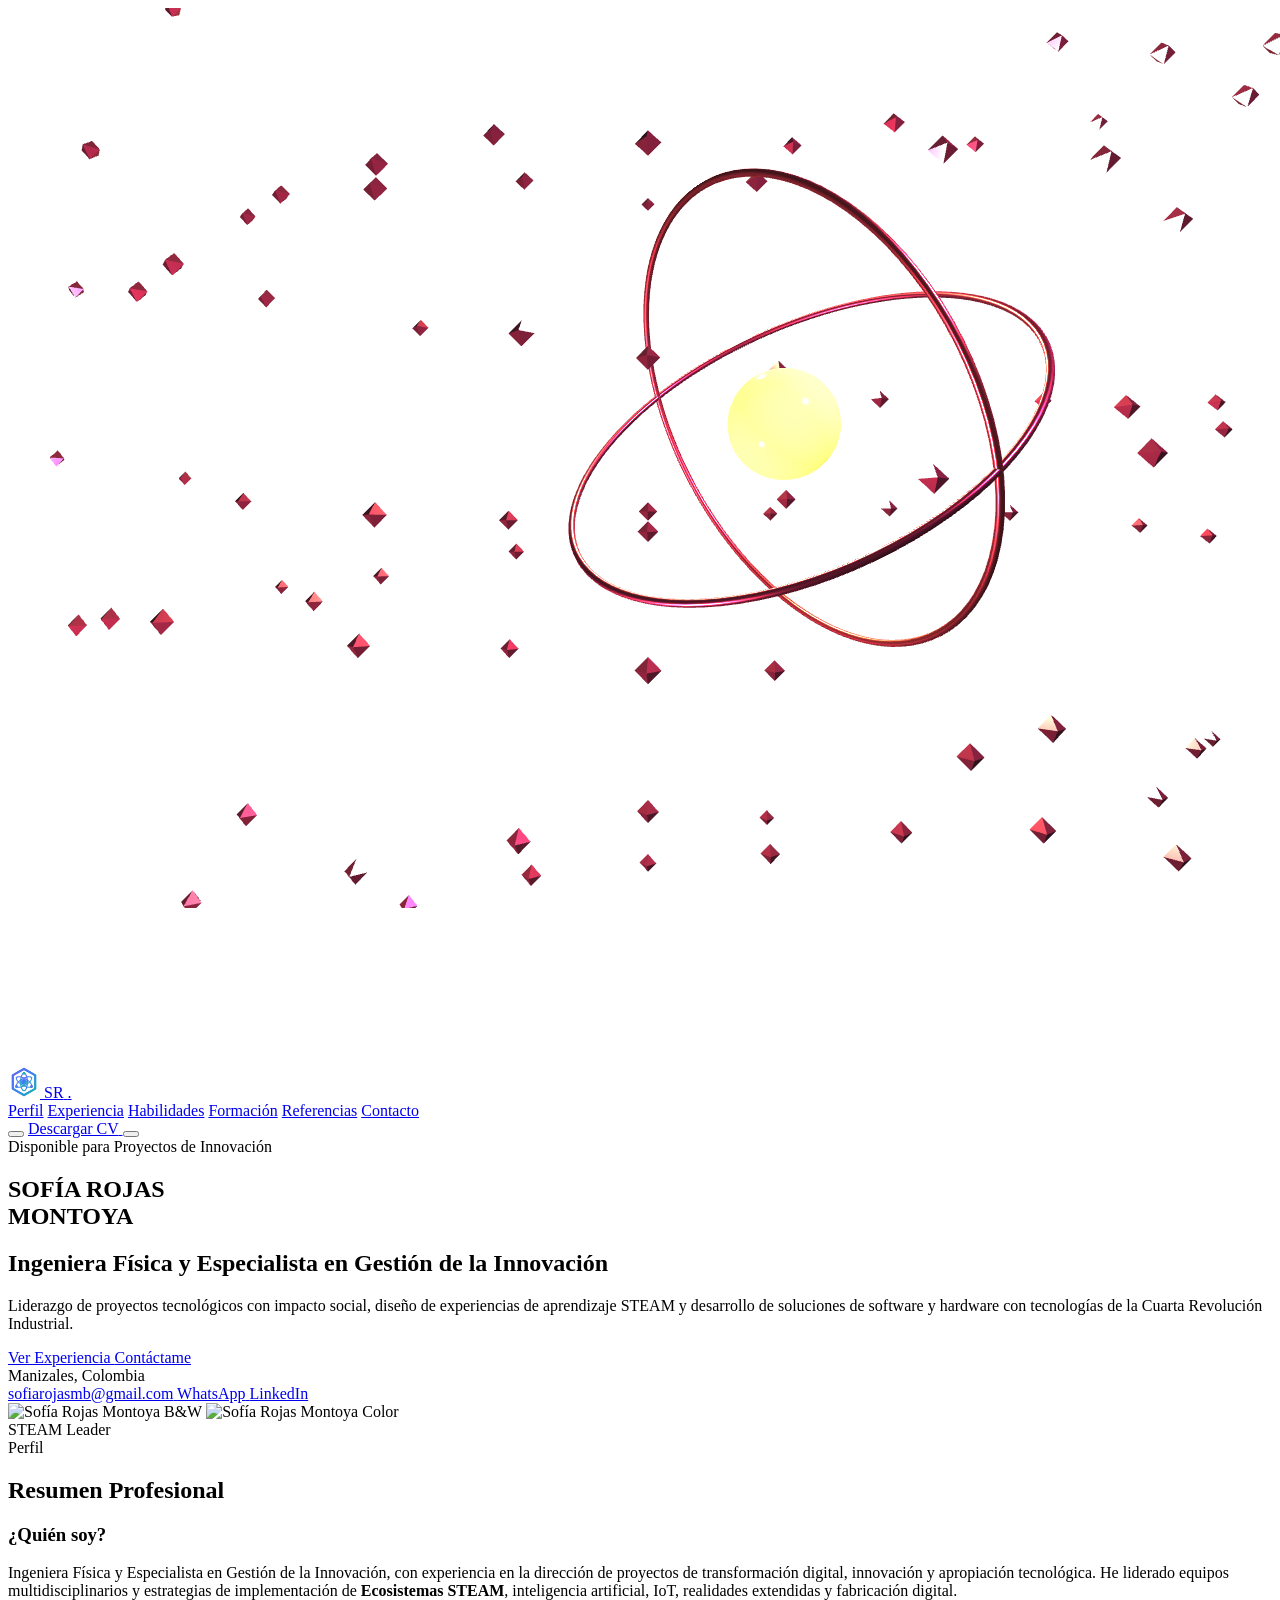
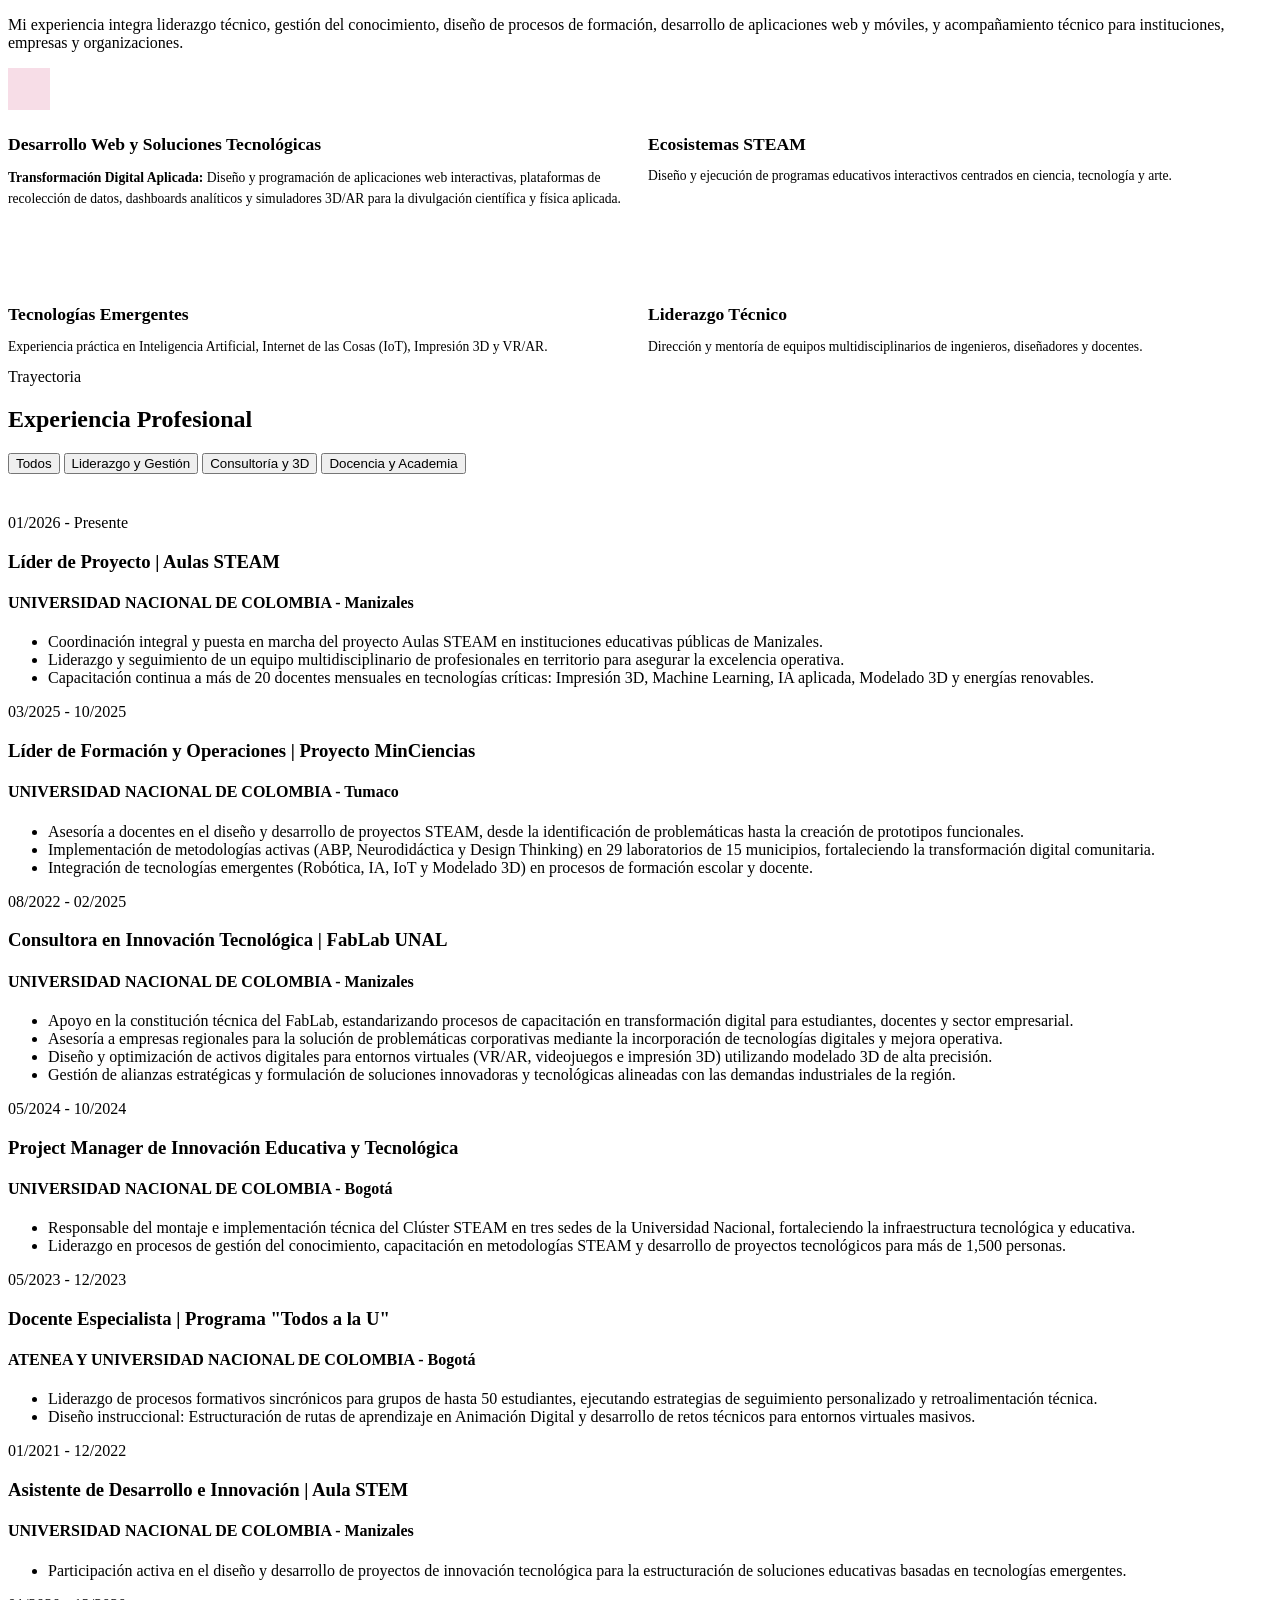
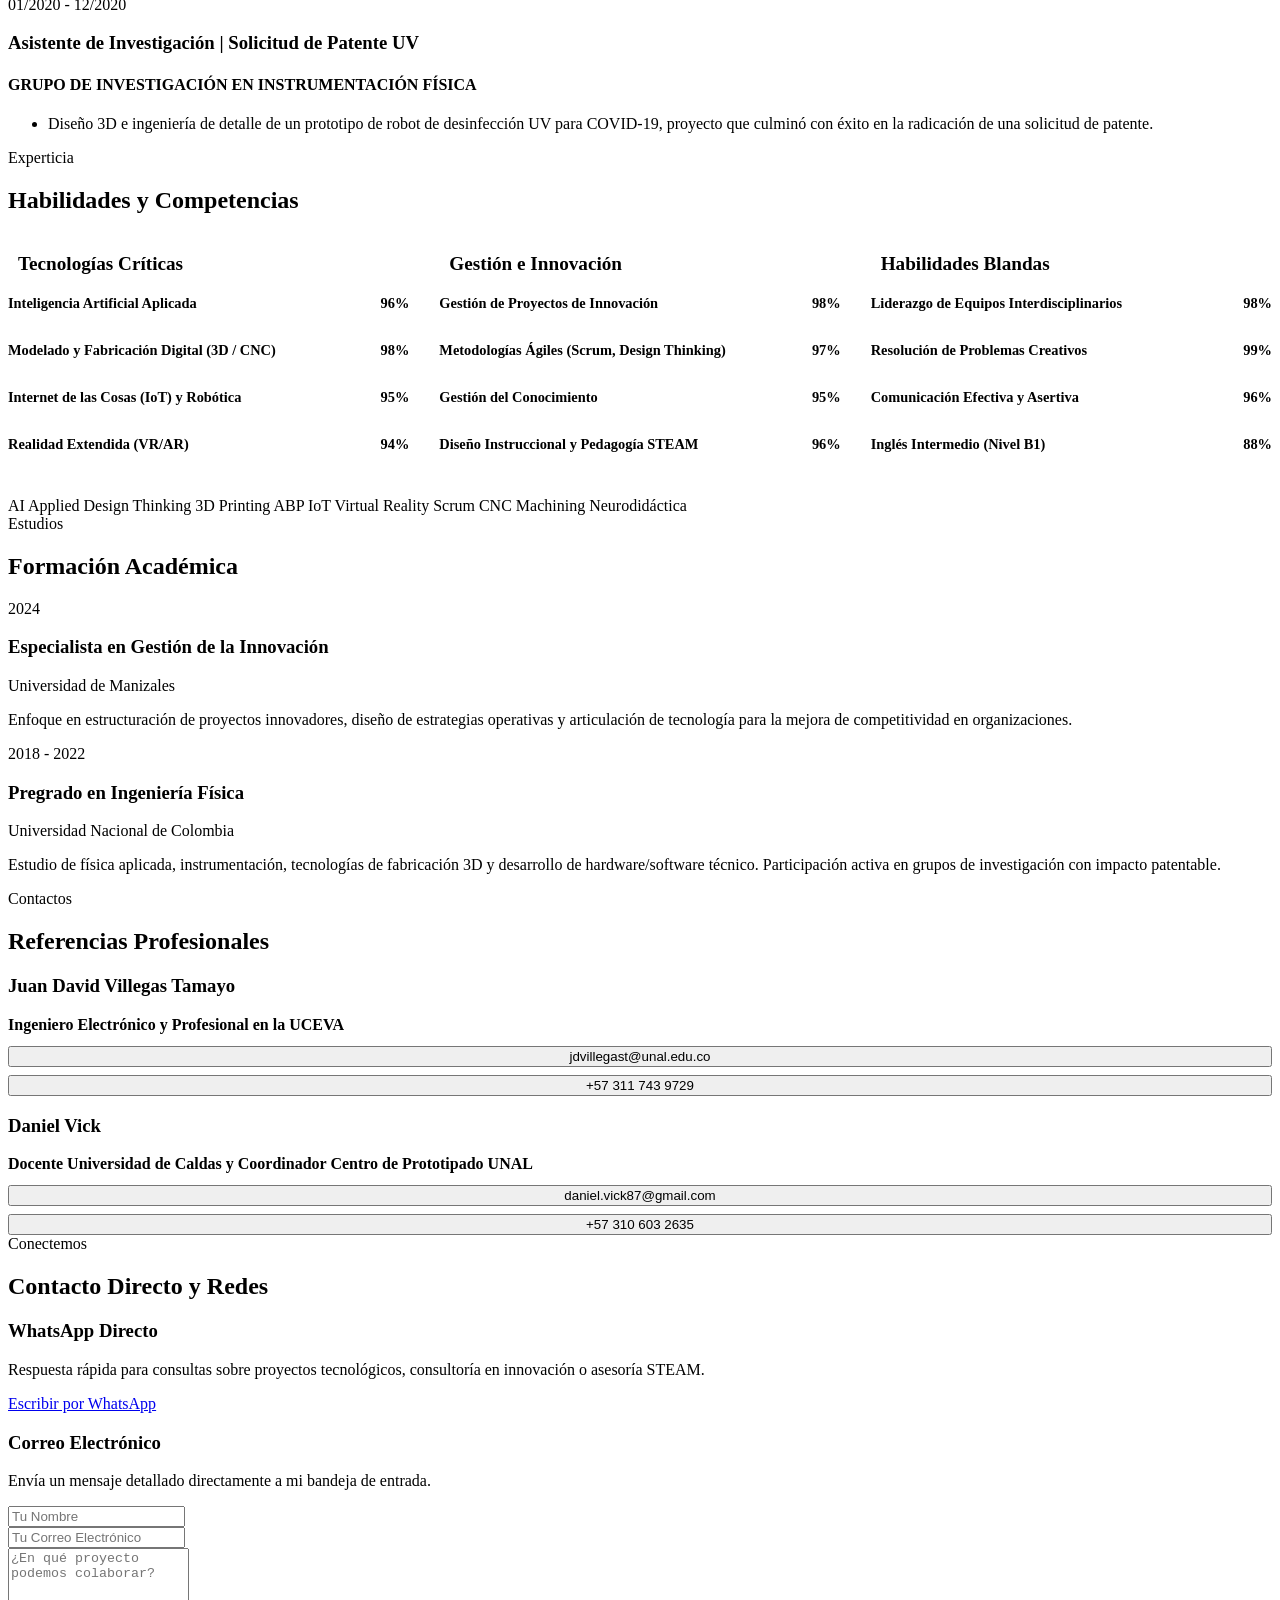
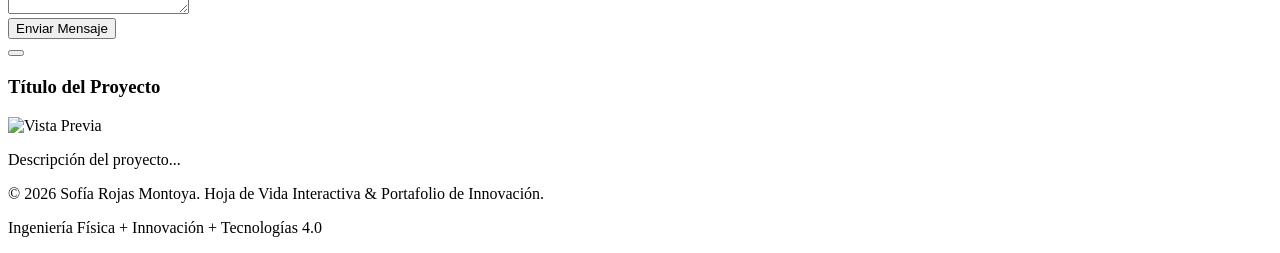
==== commit 21a7a3c2: "Replace all ampersands (&) with normal Spanish 'y' in titles, subtitles, and typewriter phrases" ====
--- a/opcion2/index.html
+++ b/opcion2/index.html
@@ -3,10 +3,10 @@
 <head>
   <meta charset="UTF-8">
   <meta name="viewport" content="width=device-width, initial-scale=1.0">
-  <title>Sofía Rojas Montoya - Hoja de Vida Interactiva & Portafolio</title>
+  <title>Sofía Rojas Montoya - Hoja de Vida Interactiva y Portafolio</title>
   <meta name="description" content="Hoja de vida interactiva de Sofía Rojas Montoya. Ingeniera Física y Especialista en Gestión de la Innovación. Liderazgo de proyectos STEAM, IA, IoT y transformación digital.">
   
-  <!-- Favicon & Brand Icons -->
+  <!-- Favicon y Brand Icons -->
   <link rel="icon" type="image/svg+xml" href="../favicon.svg">
   <link rel="icon" type="image/png" sizes="32x32" href="../favicon-32x32.png">
   <link rel="icon" type="image/png" sizes="16x16" href="../favicon-16x16.png">
@@ -99,7 +99,7 @@
           </h1>
           
           <h2 class="hero-subtitle animate-subtitle">
-            <span class="typewriter-text" id="typewriter">Ingeniera Física & Especialista en Gestión de la Innovación</span>
+            <span class="typewriter-text" id="typewriter">Ingeniera Física y Especialista en Gestión de la Innovación</span>
           </h2>
           
           <p class="hero-description animate-fade-in-delayed">
@@ -177,7 +177,7 @@
               <div class="about-icon" style="width: 42px; height: 42px; font-size: 1.2rem; margin-bottom: 12px; background: rgba(213, 88, 137, 0.2); color: var(--rose-magenta);">
                 <i data-lucide="code-2"></i>
               </div>
-              <h4 style="font-family: var(--font-family-title); font-size: 1.1rem; margin-bottom: 6px; color: var(--rose-magenta);">Desarrollo Web & Soluciones Tecnológicas</h4>
+              <h4 style="font-family: var(--font-family-title); font-size: 1.1rem; margin-bottom: 6px; color: var(--rose-magenta);">Desarrollo Web y Soluciones Tecnológicas</h4>
               <p style="font-size: 0.85rem; color: var(--text-secondary); line-height: 1.5;">
                 <strong>Transformación Digital Aplicada:</strong> Diseño y programación de aplicaciones web interactivas, plataformas de recolección de datos, dashboards analíticos y simuladores 3D/AR para la divulgación científica y física aplicada.
               </p>
@@ -333,7 +333,7 @@
       </div>
     </section>
 
-    <!-- Skills Section (Option 1 Detailed Progress Bars & Categories) -->
+    <!-- Skills Section (Option 1 Detailed Progress Bars y Categories) -->
     <section id="skills" class="section-padding">
       <div class="container">
         <div class="section-header text-center">
@@ -391,7 +391,7 @@
             </div>
           </div>
 
-          <!-- Innovation & Management Skills -->
+          <!-- Innovation y Management Skills -->
           <div class="card skill-category">
             <h3 style="font-family: var(--font-family-title); font-size: 1.2rem; color: var(--rose-magenta); margin-bottom: 20px; display: flex; align-items: center; gap: 10px;">
               <i data-lucide="lightbulb"></i> Gestión e Innovación
@@ -532,7 +532,7 @@
       </div>
     </section>
 
-    <!-- References Section (With Copy Email & Phone Buttons) -->
+    <!-- References Section (With Copy Email y Phone Buttons) -->
     <section id="references" class="section-padding">
       <div class="container">
         <div class="section-header text-center">
@@ -580,7 +580,7 @@
       <div class="container">
         <div class="section-header text-center">
           <span class="section-pretitle">Conectemos</span>
-          <h2 class="section-title">Contacto Directo & Redes</h2>
+          <h2 class="section-title">Contacto Directo y Redes</h2>
           <div class="section-divider"></div>
         </div>
 
